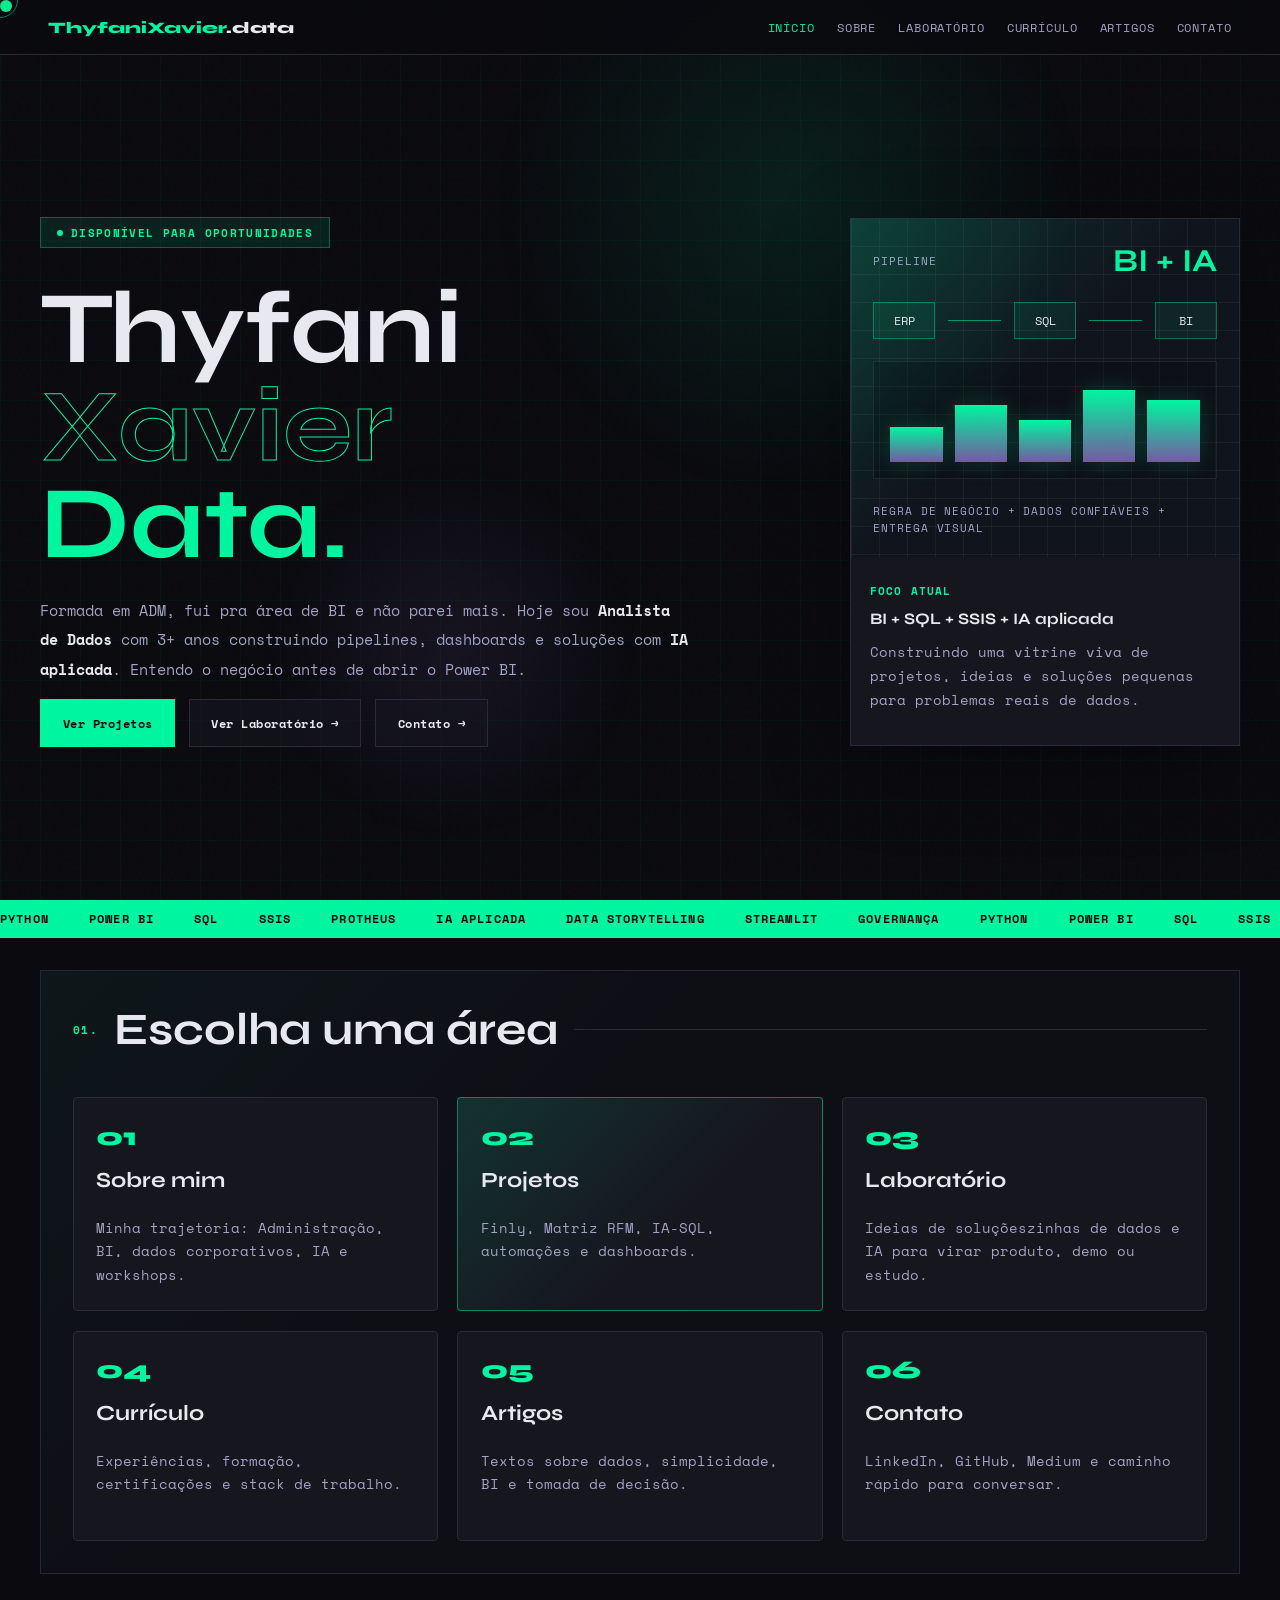
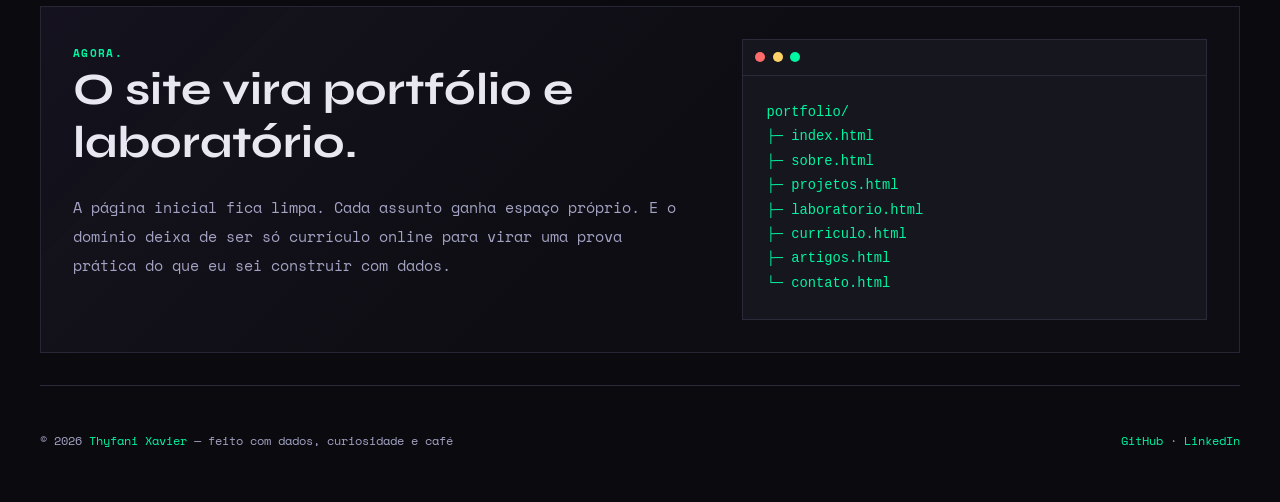
==== index.html @ 05e752c4 "Atualiza laboratorio contato e pagina sobre" ====
<!DOCTYPE html>
<html lang="pt-BR">
<head>
  <meta charset="UTF-8" />
  <meta name="viewport" content="width=device-width, initial-scale=1.0" />
  <meta name="description" content="Portfólio de Thyfani Xavier, analista de dados com projetos em BI, SQL, ETL, SSIS e IA aplicada." />
  <meta property="og:title" content="Thyfani Xavier | Data Analyst Portfolio" />
  <meta property="og:description" content="Do dado bruto ao dashboard, da regra de negócio à solução com IA." />
  <meta property="og:image" content="https://media.licdn.com/dms/image/v2/D4D03AQHQVKSP62zfww/profile-displayphoto-crop_800_800/B4DZtav37JKAAM-/0/1766754058844?e=1773273600&v=beta&t=nEi2XgB4F4idExoF12gXCXjKYz4wpXlD-rHe1l3GPTU" />
  <title>Thyfani Xavier — Data Analyst</title>
  <link rel="preconnect" href="https://fonts.googleapis.com" />
  <link rel="preconnect" href="https://fonts.gstatic.com" crossorigin />
  <link href="https://fonts.googleapis.com/css2?family=Space+Mono:wght@400;700&family=Syne:wght@400;700;800&display=swap" rel="stylesheet" />
  <link rel="stylesheet" href="assets/styles.css" />
</head>
<body data-page="home">
  <div class="cursor" id="cursor"></div>
  <div class="cursor-ring" id="cursorRing"></div>

  <header class="site-nav">
    <a class="nav-logo" href="index.html">ThyfaniXavier<span>.data</span></a>
    <button class="nav-toggle" type="button" aria-expanded="false" aria-controls="navLinks">menu</button>
    <nav class="nav-links" id="navLinks" aria-label="Navegação principal">
      <a data-nav="home" href="index.html">Início</a>
      <a data-nav="sobre" href="sobre.html">Sobre</a>
      <a data-nav="laboratorio" href="laboratorio.html">Laboratório</a>
      <a data-nav="curriculo" href="curriculo.html">Currículo</a>
      <a data-nav="artigos" href="artigos.html">Artigos</a>
      <a data-nav="contato" href="contato.html">Contato</a>
    </nav>
  </header>

  <main>
    <section class="hero home-hero">
      <div class="hero-blob"></div>
      <div class="hero-blob2"></div>
      <div class="hero-content">
        <div class="hero-tag">disponível para oportunidades</div>
        <h1>
          Thyfani<br />
          <span class="outline">Xavier</span><br />
          <span class="highlight">Data.</span>
        </h1>
        <p class="hero-desc">
          Formada em ADM, fui pra área de BI e não parei mais. Hoje sou <strong>Analista de Dados</strong> com 3+ anos construindo pipelines, dashboards e soluções com <strong>IA aplicada</strong>. Entendo o negócio antes de abrir o Power BI.
        </p>
        <div class="hero-cta">
          <a href="laboratorio.html#projetos" class="btn-primary">Ver Projetos</a>
          <a href="laboratorio.html" class="btn-ghost">Ver Laboratório →</a>
          <a href="contato.html" class="btn-ghost">Contato →</a>
        </div>
      </div>
      <aside class="hero-card">
        <div class="data-visual" aria-hidden="true">
          <div class="data-visual-top">
            <span>pipeline</span>
            <strong>BI + IA</strong>
          </div>
          <div class="flow-row"><span>ERP</span><i></i><span>SQL</span><i></i><span>BI</span></div>
          <div class="mini-chart">
            <span style="height: 42%"></span>
            <span style="height: 68%"></span>
            <span style="height: 51%"></span>
            <span style="height: 86%"></span>
            <span style="height: 74%"></span>
          </div>
          <div class="data-note">regra de negócio + dados confiáveis + entrega visual</div>
        </div>
        <div class="hero-card-body">
          <span>foco atual</span>
          <strong>BI + SQL + SSIS + IA aplicada</strong>
          <p>Construindo uma vitrine viva de projetos, ideias e soluções pequenas para problemas reais de dados.</p>
        </div>
      </aside>
    </section>

    <div class="ticker" aria-hidden="true">
      <div class="ticker-inner">
        <span>Python</span><span>Power BI</span><span>SQL</span><span>SSIS</span><span>Protheus</span><span>IA Aplicada</span><span>Data Storytelling</span><span>Streamlit</span><span>Governança</span>
        <span>Python</span><span>Power BI</span><span>SQL</span><span>SSIS</span><span>Protheus</span><span>IA Aplicada</span><span>Data Storytelling</span><span>Streamlit</span><span>Governança</span>
      </div>
    </div>

    <section class="section section-panel">
      <div class="section-header">
        <span class="section-num">01.</span>
        <h2 class="section-title">Escolha uma área</h2>
        <div class="section-line"></div>
      </div>

      <div class="route-grid">
        <a class="route-card" href="sobre.html">
          <span>01</span>
          <h3>Sobre mim</h3>
          <p>Minha trajetória: Administração, BI, dados corporativos, IA e workshops.</p>
        </a>
        <a class="route-card route-card-featured" href="laboratorio.html#projetos">
          <span>02</span>
          <h3>Projetos</h3>
          <p>Finly, Matriz RFM, IA-SQL, automações e dashboards.</p>
        </a>
        <a class="route-card" href="laboratorio.html">
          <span>03</span>
          <h3>Laboratório</h3>
          <p>Ideias de soluçõeszinhas de dados e IA para virar produto, demo ou estudo.</p>
        </a>
        <a class="route-card" href="curriculo.html">
          <span>04</span>
          <h3>Currículo</h3>
          <p>Experiências, formação, certificações e stack de trabalho.</p>
        </a>
        <a class="route-card" href="artigos.html">
          <span>05</span>
          <h3>Artigos</h3>
          <p>Textos sobre dados, simplicidade, BI e tomada de decisão.</p>
        </a>
        <a class="route-card" href="contato.html">
          <span>06</span>
          <h3>Contato</h3>
          <p>LinkedIn, GitHub, Medium e caminho rápido para conversar.</p>
        </a>
      </div>
    </section>

    <section class="section split-section section-panel soft-panel">
      <div>
        <div class="section-header compact">
          <span class="section-num">agora.</span>
          <h2 class="section-title">O site vira portfólio e laboratório.</h2>
        </div>
        <p class="large-copy">
          A página inicial fica limpa. Cada assunto ganha espaço próprio. E o domínio deixa de ser só currículo online para virar uma prova prática do que eu sei construir com dados.
        </p>
      </div>
      <div class="terminal-panel">
        <div class="terminal-top">
          <span></span><span></span><span></span>
        </div>
        <pre><code>portfolio/
├─ index.html
├─ sobre.html
├─ projetos.html
├─ laboratorio.html
├─ curriculo.html
├─ artigos.html
└─ contato.html</code></pre>
      </div>
    </section>
  </main>

  <footer class="site-footer">
    <p>© 2026 <span class="accent">Thyfani Xavier</span> — feito com dados, curiosidade e café</p>
    <p><a href="https://github.com/thyfanixs" target="_blank" rel="noreferrer">GitHub</a> · <a href="https://www.linkedin.com/in/thyfani-xavier-4b6904142/" target="_blank" rel="noreferrer">LinkedIn</a></p>
  </footer>

  <script src="assets/site.js"></script>
</body>
</html>
---- assets/styles.css ----
:root {
  --bg: #0a0a0f;
  --surface: #111118;
  --card: #16161f;
  --border: #2a2a3a;
  --accent: #00f5a0;
  --accent2: #7b5ea7;
  --accent3: #ff6b6b;
  --text: #e8e8f0;
  --muted: #a3a3c4;
  --muted-2: #74749a;
  --glow: rgba(0, 245, 160, 0.16);
}

* {
  box-sizing: border-box;
}

html {
  scroll-behavior: smooth;
}

body {
  min-height: 100vh;
  margin: 0;
  overflow-x: hidden;
  background: var(--bg);
  color: var(--text);
  font-family: "Space Mono", monospace;
  cursor: none;
}

body::before {
  content: "";
  position: fixed;
  inset: 0;
  z-index: 0;
  pointer-events: none;
  background-image:
    linear-gradient(rgba(0,245,160,0.035) 1px, transparent 1px),
    linear-gradient(90deg, rgba(0,245,160,0.035) 1px, transparent 1px);
  background-size: 40px 40px;
}

body::after {
  content: "";
  position: fixed;
  inset: 0;
  z-index: 0;
  pointer-events: none;
  background-image: url("data:image/svg+xml,%3Csvg viewBox='0 0 256 256' xmlns='http://www.w3.org/2000/svg'%3E%3Cfilter id='noise'%3E%3CfeTurbulence type='fractalNoise' baseFrequency='0.9' numOctaves='4' stitchTiles='stitch'/%3E%3C/filter%3E%3Crect width='100%25' height='100%25' filter='url(%23noise)' opacity='0.04'/%3E%3C/svg%3E");
  opacity: 0.4;
}

a {
  color: inherit;
  text-decoration: none;
  cursor: none;
}

img {
  max-width: 100%;
  display: block;
}

main,
.site-nav,
.site-footer {
  position: relative;
  z-index: 1;
}

.cursor,
.cursor-ring {
  position: fixed;
  z-index: 9999;
  pointer-events: none;
}

.cursor {
  width: 12px;
  height: 12px;
  background: var(--accent);
  border-radius: 50%;
  mix-blend-mode: difference;
}

.cursor-ring {
  width: 36px;
  height: 36px;
  border: 1px solid var(--accent);
  border-radius: 50%;
  opacity: 0.5;
  transition: transform 0.15s ease, opacity 0.15s ease;
}

.site-nav {
  position: fixed;
  top: 0;
  left: 0;
  right: 0;
  z-index: 50;
  display: flex;
  align-items: center;
  justify-content: space-between;
  gap: 1.5rem;
  padding: 1.1rem 3rem;
  border-bottom: 1px solid var(--border);
  background: rgba(10, 10, 15, 0.82);
  backdrop-filter: blur(20px);
}

.nav-logo {
  font-family: "Syne", sans-serif;
  font-weight: 800;
  color: var(--accent);
}

.nav-logo span {
  color: var(--text);
}

.nav-links {
  display: flex;
  align-items: center;
  gap: 1.35rem;
}

.nav-links a {
  color: var(--muted);
  font-size: 0.72rem;
  letter-spacing: 0.08em;
  text-transform: uppercase;
}

.nav-links a:hover,
.nav-links a.active {
  color: var(--accent);
}

.nav-toggle {
  display: none;
  border: 1px solid var(--border);
  background: var(--card);
  color: var(--accent);
  padding: 0.55rem 0.75rem;
  font-family: "Space Mono", monospace;
  text-transform: uppercase;
}

.hero,
.page-main,
.section,
.site-footer {
  width: min(1200px, calc(100% - 40px));
  margin: 0 auto;
}

.hero {
  min-height: 100vh;
  display: grid;
  grid-template-columns: minmax(0, 1fr) minmax(280px, 390px);
  gap: 3rem;
  align-items: center;
  padding: 8rem 0 4rem;
  position: relative;
}

.hero-content {
  position: relative;
  z-index: 1;
}

.hero-blob,
.hero-blob2 {
  position: absolute;
  pointer-events: none;
  border-radius: 50%;
  animation: pulse 7s ease-in-out infinite;
}

.hero-blob {
  width: 600px;
  height: 600px;
  top: -100px;
  right: 150px;
  background: radial-gradient(circle, rgba(0,245,160,0.09) 0%, transparent 70%);
}

.hero-blob2 {
  width: 380px;
  height: 380px;
  bottom: 60px;
  left: 220px;
  background: radial-gradient(circle, rgba(123,94,167,0.12) 0%, transparent 70%);
  animation-direction: reverse;
}

@keyframes pulse {
  0%, 100% { transform: scale(1); opacity: 1; }
  50% { transform: scale(1.08); opacity: 0.7; }
}

.hero-tag,
.section-num,
.badge {
  display: inline-flex;
  width: fit-content;
  color: var(--accent);
  font-size: 0.7rem;
  font-weight: 700;
  letter-spacing: 0.12em;
  text-transform: uppercase;
}

.hero-tag {
  align-items: center;
  gap: 0.5rem;
  padding: 0.4rem 1rem;
  margin-bottom: 2rem;
  border: 1px solid rgba(0,245,160,0.3);
  background: rgba(0,245,160,0.1);
}

.hero-tag::before {
  content: "";
  width: 6px;
  height: 6px;
  border-radius: 50%;
  background: var(--accent);
}

h1,
h2,
h3 {
  font-family: "Syne", sans-serif;
}

h1 {
  margin: 0 0 1.5rem;
  font-size: clamp(3rem, 8vw, 6.5rem);
  line-height: 0.95;
}

h1 .outline,
.contact-hero h1 span {
  -webkit-text-stroke: 1px var(--accent);
  color: transparent;
}

h1 .highlight,
.accent {
  color: var(--accent);
}

.hero-desc,
.page-hero p,
.large-copy {
  max-width: 650px;
  color: var(--muted);
  font-size: 0.96rem;
  line-height: 1.9;
}

.hero-desc strong,
.page-hero strong,
.about-copy strong {
  color: var(--text);
}

.hero-cta,
.tag-row,
.social-grid {
  display: flex;
  flex-wrap: wrap;
  gap: 0.85rem;
}

.btn-primary,
.btn-ghost {
  display: inline-flex;
  align-items: center;
  justify-content: center;
  min-height: 44px;
  padding: 0.85rem 1.35rem;
  font-family: "Space Mono", monospace;
  font-size: 0.78rem;
  font-weight: 700;
  letter-spacing: 0.04em;
  transition: transform 0.2s, box-shadow 0.2s, border-color 0.2s;
}

.btn-primary {
  border: 1px solid var(--accent);
  background: var(--accent);
  color: var(--bg);
}

.btn-ghost {
  border: 1px solid var(--border);
  color: var(--text);
  background: rgba(22, 22, 31, 0.65);
}

.btn-primary:hover,
.btn-ghost:hover {
  transform: translateY(-2px);
  box-shadow: 0 10px 30px rgba(0,245,160,0.14);
}

.hero-card,
.profile-panel,
.terminal-panel,
.route-card,
.project-card,
.lab-card,
.timeline-item,
.side-list article,
.article-card,
.social-grid a,
.skill-item {
  border: 1px solid var(--border);
  background: var(--card);
}

.hero-card {
  overflow: hidden;
  box-shadow: 0 20px 80px rgba(0,0,0,0.32);
}

.data-visual {
  min-height: 330px;
  padding: 1.4rem;
  display: grid;
  align-content: space-between;
  gap: 1.4rem;
  background:
    linear-gradient(135deg, rgba(0,245,160,0.15), transparent 48%),
    linear-gradient(90deg, rgba(255,255,255,0.05) 1px, transparent 1px),
    linear-gradient(0deg, rgba(255,255,255,0.05) 1px, transparent 1px),
    #10141d;
  background-size: auto, 28px 28px, 28px 28px, auto;
}

.data-visual-top,
.flow-row {
  display: flex;
  justify-content: space-between;
  align-items: center;
  gap: 0.8rem;
}

.data-visual-top span,
.data-note {
  color: var(--muted);
  font-size: 0.7rem;
  letter-spacing: 0.08em;
  text-transform: uppercase;
}

.data-visual-top strong {
  color: var(--accent);
  font-family: "Syne", sans-serif;
  font-size: 2rem;
}

.flow-row span {
  min-width: 62px;
  padding: 0.55rem 0.65rem;
  border: 1px solid rgba(0,245,160,0.35);
  background: rgba(0,245,160,0.07);
  color: var(--text);
  font-size: 0.72rem;
  text-align: center;
}

.flow-row i {
  height: 1px;
  flex: 1;
  background: var(--accent);
  opacity: 0.55;
}

.mini-chart {
  height: 118px;
  display: flex;
  align-items: end;
  gap: 0.75rem;
  padding: 1rem;
  border: 1px solid rgba(255,255,255,0.08);
  background: rgba(0,0,0,0.22);
}

.mini-chart span {
  flex: 1;
  min-width: 22px;
  background: linear-gradient(180deg, var(--accent), rgba(123,94,167,0.95));
  box-shadow: 0 0 24px rgba(0,245,160,0.18);
}

.about-profile-photo { position: relative; min-height: 560px; overflow: hidden; border: 1px solid var(--border); background: var(--card); }
.about-profile-photo img { width: 100%; height: 100%; min-height: 560px; object-fit: cover; object-position: center; }
.about-photo-caption { position: absolute; right: 0; bottom: 0; left: 0; display: grid; gap: 0.25rem; padding: 1rem 1.2rem; background: rgba(7, 10, 14, 0.88); backdrop-filter: blur(8px); }
.about-photo-caption span { color: var(--accent); font-size: 0.68rem; font-weight: 700; text-transform: uppercase; }
.about-photo-caption strong { font-family: "Syne", sans-serif; }
.about-gallery-section { display: grid; gap: 1.4rem; }
.about-gallery { display: grid; grid-template-columns: repeat(6, minmax(0, 1fr)); gap: 0.8rem; }
.about-gallery-item { grid-column: span 2; position: relative; min-height: 320px; margin: 0; overflow: hidden; border: 1px solid var(--border); background: var(--card); }
.about-gallery-item.gallery-wide { grid-column: span 3; }
.about-gallery-item img { width: 100%; height: 100%; min-height: 320px; object-fit: cover; transition: transform 220ms ease; }
.about-gallery-item:hover img { transform: scale(1.02); }
.about-gallery-item figcaption { position: absolute; right: 0; bottom: 0; left: 0; padding: 0.8rem 1rem; color: var(--text); background: rgba(7, 10, 14, 0.86); font-size: 0.7rem; font-weight: 700; }
.identity-panel {
  padding: 1.4rem;
  position: sticky;
  top: 6.5rem;
}

.identity-mark {
  width: 86px;
  height: 86px;
  display: grid;
  place-items: center;
  margin-bottom: 1.5rem;
  border: 1px solid rgba(0,245,160,0.45);
  background:
    linear-gradient(135deg, rgba(0,245,160,0.18), transparent),
    var(--surface);
  color: var(--accent);
  font-family: "Syne", sans-serif;
  font-size: 2.1rem;
  font-weight: 800;
}

.identity-copy span {
  color: var(--accent);
  font-size: 0.7rem;
  font-weight: 700;
  letter-spacing: 0.1em;
  text-transform: uppercase;
}

.identity-copy h2 {
  margin: 0.55rem 0 0.8rem;
  font-size: 1.65rem;
  line-height: 1.08;
}

.identity-list {
  display: grid;
  gap: 0.75rem;
  margin-top: 1.5rem;
}

.identity-list div {
  display: flex;
  justify-content: space-between;
  gap: 1rem;
  padding-top: 0.75rem;
  border-top: 1px solid var(--border);
}

.identity-list strong {
  color: var(--text);
  font-size: 0.78rem;
}

.identity-list span {
  color: var(--muted);
  font-size: 0.75rem;
  text-align: right;
}

.hero-card-body,
.profile-panel .photo-caption {
  padding: 1.2rem;
}

.hero-card-body span,
.photo-caption span,
.timeline-item span,
.side-list span,
.article-card span {
  color: var(--accent);
  font-size: 0.68rem;
  font-weight: 700;
  letter-spacing: 0.1em;
  text-transform: uppercase;
}

.hero-card-body strong {
  display: block;
  margin: 0.45rem 0;
  font-family: "Syne", sans-serif;
}

.hero-card-body p,
.route-card p,
.project-card p,
.lab-card p,
.timeline-item p,
.side-list p,
.article-card p,
.about-copy p,
.photo-caption p {
  color: var(--muted);
  line-height: 1.75;
  font-size: 0.85rem;
}

.ticker {
  width: 100%;
  overflow: hidden;
  background: var(--accent);
  padding: 0.65rem 0;
}

.ticker-inner {
  display: flex;
  width: max-content;
  animation: ticker 26s linear infinite;
}

.ticker span {
  color: var(--bg);
  font-size: 0.72rem;
  font-weight: 700;
  letter-spacing: 0.1em;
  text-transform: uppercase;
  margin-right: 2.5rem;
}

@keyframes ticker {
  from { transform: translateX(0); }
  to { transform: translateX(-50%); }
}

.section {
  padding: 6rem 0;
}

.section-panel {
  padding: 2rem;
  margin-top: 2rem;
  margin-bottom: 2rem;
  border: 1px solid rgba(42,42,58,0.9);
  background:
    linear-gradient(135deg, rgba(0,245,160,0.035), transparent 40%),
    rgba(17,17,24,0.72);
}

.soft-panel {
  background:
    linear-gradient(135deg, rgba(123,94,167,0.08), transparent 50%),
    rgba(17,17,24,0.58);
}

.page-main {
  padding-top: 7rem;
}

.page-hero {
  padding: 5rem 0 3rem;
  border-bottom: 1px solid var(--border);
  position: relative;
}

.page-hero h1 {
  max-width: 980px;
  font-size: clamp(2.4rem, 7vw, 5.2rem);
  margin-bottom: 1rem;
}

.page-hero::after {
  content: "";
  display: block;
  width: 86px;
  height: 3px;
  margin-top: 2rem;
  background: var(--accent);
  box-shadow: 0 0 22px rgba(0,245,160,0.35);
}

.section-header {
  display: flex;
  align-items: center;
  gap: 1rem;
  margin-bottom: 2.6rem;
}

.section-header.compact {
  display: block;
  margin-bottom: 1.5rem;
}

.section-title {
  margin: 0;
  font-size: clamp(1.8rem, 4vw, 2.8rem);
}

.section-line {
  flex: 1;
  height: 1px;
  background: var(--border);
}

.route-grid,
.project-grid,
.lab-grid,
.skills-grid {
  display: grid;
  grid-template-columns: repeat(3, minmax(0, 1fr));
  gap: 1.2rem;
}

.route-card,
.project-card,
.lab-card,
.skill-item {
  min-height: 210px;
  padding: 1.4rem;
  display: flex;
  flex-direction: column;
  transition: transform 0.25s, border-color 0.25s, box-shadow 0.25s;
}

.route-card:hover,
.project-card:hover,
.lab-card:hover,
.article-card:hover,
.social-grid a:hover {
  transform: translateY(-4px);
  border-color: rgba(0,245,160,0.45);
  box-shadow: 0 16px 45px rgba(0,0,0,0.24);
}

.route-card span,
.project-top span,
.lab-icon {
  color: var(--accent);
  font-family: "Syne", sans-serif;
  font-weight: 800;
  font-size: 1.6rem;
}

.route-card h3,
.project-card h2,
.lab-card h2,
.article-card h2 {
  margin: 1rem 0 0.65rem;
  font-size: 1.35rem;
  line-height: 1.15;
}

.route-card p,
.project-card p,
.lab-card p {
  margin-bottom: auto;
}

.route-card-featured {
  background:
    linear-gradient(135deg, rgba(0,245,160,0.13), transparent 60%),
    var(--card);
  border-color: rgba(0,245,160,0.45);
}

.split-section,
.about-layout,
.cv-grid {
  display: grid;
  grid-template-columns: minmax(0, 1fr) minmax(280px, 0.75fr);
  gap: 3rem;
  align-items: start;
}

.terminal-panel {
  overflow: hidden;
}

.terminal-top {
  display: flex;
  gap: 0.45rem;
  padding: 0.8rem;
  border-bottom: 1px solid var(--border);
}

.terminal-top span {
  width: 10px;
  height: 10px;
  border-radius: 50%;
  background: var(--accent3);
}

.terminal-top span:nth-child(2) { background: #ffd166; }
.terminal-top span:nth-child(3) { background: var(--accent); }

pre {
  margin: 0;
  padding: 1.5rem;
  overflow: auto;
  color: var(--accent);
  font: 0.86rem/1.7 "Space Mono", monospace;
}

.quote-box {
  margin-top: 2rem;
  padding: 1.4rem 1.6rem;
  border-left: 3px solid var(--accent);
  background: var(--card);
  color: var(--muted);
  font-style: italic;
}

.quote-box cite {
  display: block;
  margin-top: 0.6rem;
  color: var(--accent);
  font-style: normal;
  font-size: 0.75rem;
}

.skill-item {
  min-height: 150px;
}

.skill-item strong {
  display: block;
  margin-bottom: 0.6rem;
  color: var(--text);
  font-family: "Syne", sans-serif;
  font-size: 1.1rem;
}

.skill-item span {
  color: var(--muted);
  font-size: 0.85rem;
  line-height: 1.65;
}

.featured-project {
  display: grid;
  grid-template-columns: minmax(0, 1fr) minmax(280px, 0.6fr);
  gap: 2rem;
  padding: 2rem;
  border: 1px solid rgba(0,245,160,0.45);
  background:
    linear-gradient(135deg, rgba(0,245,160,0.09), transparent 65%),
    var(--card);
}

.featured-project,
.project-card,
.lab-card,
.route-card,
.timeline-item,
.side-list article,
.article-card,
.skill-item {
  border-radius: 4px;
}

.featured-title {
  color: var(--accent);
  font-family: "Syne", sans-serif;
  font-size: clamp(2rem, 5vw, 3.3rem);
  font-weight: 800;
}

.featured-subtitle {
  color: var(--muted);
  line-height: 1.8;
}

.insights-list {
  display: grid;
  gap: 0.7rem;
  margin-top: 1.4rem;
}

.insights-list div {
  padding-left: 1rem;
  border-left: 2px solid var(--accent);
  color: var(--muted);
  font-size: 0.85rem;
}

.insights-list strong {
  color: var(--text);
}

.tag-row span {
  display: inline-flex;
  align-items: center;
  min-height: 28px;
  padding: 0 0.65rem;
  border: 1px solid var(--border);
  color: var(--muted);
  background: rgba(255,255,255,0.02);
  font-size: 0.68rem;
  font-weight: 700;
  text-transform: uppercase;
}

.stat-grid {
  display: grid;
  grid-template-columns: repeat(2, 1fr);
  gap: 0.8rem;
}

.stat-grid div,
.stat-link {
  padding: 1rem;
  border: 1px solid var(--border);
  background: rgba(0,0,0,0.18);
}

.stat-grid strong {
  display: block;
  color: var(--accent);
  font-family: "Syne", sans-serif;
  font-size: 2rem;
}

.stat-grid span {
  color: var(--muted);
  font-size: 0.7rem;
}

.stat-link {
  grid-column: 1 / -1;
}

.project-top {
  display: flex;
  align-items: center;
  justify-content: space-between;
}

.project-top a {
  color: var(--accent);
  font-size: 1.2rem;
}

.lab-card.active {
  border-color: rgba(0,245,160,0.55);
  background:
    linear-gradient(135deg, rgba(0,245,160,0.11), transparent 70%),
    var(--card);
}

.lab-board {
  display: grid;
  gap: 2rem;
}

.lab-featured {
  display: grid;
  grid-template-columns: minmax(0, 1fr) minmax(240px, 0.38fr);
  gap: 1.5rem;
  align-items: stretch;
  padding: 1.6rem;
  border: 1px solid rgba(0,245,160,0.45);
  border-radius: 4px;
  background:
    linear-gradient(135deg, rgba(0,245,160,0.11), transparent 62%),
    var(--card);
}

.lab-featured h2 {
  max-width: 780px;
  margin: 0.8rem 0;
  font-size: clamp(2rem, 5vw, 3.4rem);
  line-height: 1.02;
}

.lab-featured p,
.lab-status-panel p {
  color: var(--muted);
  line-height: 1.75;
}

.lab-status-panel {
  display: grid;
  align-content: end;
  gap: 0.65rem;
  padding: 1.2rem;
  border: 1px solid var(--border);
  background: rgba(0,0,0,0.22);
}

.lab-status-panel span {
  color: var(--accent);
  font-size: 0.68rem;
  font-weight: 700;
  letter-spacing: 0.1em;
  text-transform: uppercase;
}

.lab-status-panel strong {
  font-family: "Syne", sans-serif;
  font-size: 1.7rem;
}

.lab-status-panel p {
  margin: 0;
  font-size: 0.82rem;
}

.lab-flow {
  display: grid;
  grid-template-columns: auto 1fr auto 1fr auto 1fr auto;
  gap: 0.8rem;
  align-items: center;
  padding: 1rem;
  border: 1px solid var(--border);
  background: rgba(0,0,0,0.18);
}

.lab-flow div {
  min-width: 122px;
}

.lab-flow strong {
  display: block;
  color: var(--accent);
  font-family: "Syne", sans-serif;
  font-size: 1.15rem;
}

.lab-flow span {
  color: var(--muted);
  font-size: 0.68rem;
  letter-spacing: 0.08em;
  text-transform: uppercase;
}

.lab-flow i {
  height: 1px;
  background: var(--border);
}

.lab-section {
  display: grid;
  gap: 1rem;
}

.lab-grid.compact {
  grid-template-columns: repeat(4, minmax(0, 1fr));
}

.lab-grid.compact .lab-card {
  min-height: 230px;
}

.ebook-section { padding: 1.5rem 0; border-top: 1px solid var(--border); border-bottom: 1px solid var(--border); }
.ebook-section .library-heading p { max-width: 720px; color: var(--muted); line-height: 1.7; }
.ebook-grid { display: grid; grid-template-columns: repeat(3, minmax(0, 1fr)); gap: 1rem; }
.ebook-card { display: grid; grid-template-columns: minmax(110px, 0.42fr) minmax(0, 1fr); min-height: 300px; overflow: hidden; border: 1px solid var(--border); background: var(--card); }
.ebook-cover { display: block; min-height: 100%; overflow: hidden; background: #080b0f; }
.ebook-cover img { width: 100%; height: 100%; min-height: 300px; object-fit: cover; object-position: center; transition: transform 220ms ease; }
.ebook-card:hover .ebook-cover img { transform: scale(1.025); }
.ebook-content { display: flex; min-width: 0; flex-direction: column; align-items: flex-start; padding: 1.2rem; }
.ebook-content h3 { margin: 0.8rem 0 0.55rem; font-family: "Syne", sans-serif; font-size: 1.3rem; line-height: 1.15; }
.ebook-content p { margin: 0; color: var(--muted); font-size: 0.78rem; line-height: 1.65; }
.ebook-link { margin-top: auto; padding-top: 1rem; color: var(--accent); font-size: 0.76rem; font-weight: 700; text-transform: uppercase; }
.ebook-link:hover { color: var(--text); }
.timeline,
.side-list,
.article-list {
  display: grid;
  gap: 1rem;
}

.timeline-item,
.side-list article,
.article-card {
  padding: 1.3rem;
}

.timeline-item h3,
.side-list h3 {
  margin: 0.45rem 0 0.15rem;
}

.timeline-item strong {
  display: block;
  color: var(--text);
  font-size: 0.78rem;
  margin-bottom: 0.5rem;
}

.cv-summary {
  display: grid;
  gap: 1rem;
  margin-bottom: 2rem;
  padding: 1.6rem;
  border: 1px solid rgba(0,245,160,0.42);
  border-radius: 4px;
  background:
    linear-gradient(135deg, rgba(0,245,160,0.09), transparent 62%),
    var(--card);
}

.cv-overview .cv-summary {
  margin-bottom: 0;
}

.cv-summary h2 {
  max-width: 760px;
  margin: 0;
  font-size: clamp(1.7rem, 4vw, 2.8rem);
  line-height: 1.08;
}

.cv-summary p {
  max-width: 820px;
  margin: 0;
  color: var(--muted);
  font-size: 0.9rem;
  line-height: 1.8;
}

.cv-highlights {
  display: grid;
  grid-template-columns: repeat(3, minmax(0, 1fr));
  gap: 0.8rem;
  margin-top: 0.3rem;
}

.cv-highlights div {
  min-height: 92px;
  padding: 1rem;
  border: 1px solid var(--border);
  background: rgba(0,0,0,0.2);
}

.cv-highlights strong {
  display: block;
  color: var(--accent);
  font-family: "Syne", sans-serif;
  font-size: 1.35rem;
  line-height: 1.1;
}

.cv-highlights span {
  display: block;
  margin-top: 0.55rem;
  color: var(--muted);
  font-size: 0.74rem;
  line-height: 1.5;
}

.cv-main .timeline {
  grid-template-columns: 1fr;
}

.cv-skill-grid {
  display: grid;
  grid-template-columns: repeat(4, minmax(0, 1fr));
  gap: 1rem;
}

.credential-grid {
  display: grid;
  grid-template-columns: repeat(2, minmax(0, 1fr));
  gap: 2rem;
}

.public-section {
  background:
    linear-gradient(135deg, rgba(123,94,167,0.08), transparent 54%),
    rgba(17,17,24,0.72);
}

.public-grid {
  display: grid;
  grid-template-columns: repeat(3, minmax(0, 1fr));
  gap: 1rem;
}

.public-list a {
  display: block;
  padding: 1.3rem;
  border: 1px solid var(--border);
  border-radius: 4px;
  background: var(--card);
  transition: transform 0.25s, border-color 0.25s, box-shadow 0.25s;
}

.public-list a:hover {
  transform: translateY(-4px);
  border-color: rgba(0,245,160,0.45);
  box-shadow: 0 16px 45px rgba(0,0,0,0.24);
}

.public-list span {
  color: var(--accent);
  font-size: 0.68rem;
  font-weight: 700;
  letter-spacing: 0.1em;
  text-transform: uppercase;
}

.public-list h3 {
  margin: 0.55rem 0 0.45rem;
}

.public-list p {
  margin: 0;
  color: var(--muted);
  font-size: 0.82rem;
  line-height: 1.65;
}

.push-top {
  margin-top: 3rem;
}

.article-list {
  grid-template-columns: 1fr;
}

.article-card {
  display: grid;
  grid-template-columns: minmax(0, 1fr) auto;
  gap: 0.5rem 2rem;
  align-items: center;
}

.article-card h2,
.article-card p {
  grid-column: 1 / 2;
}

.article-card strong {
  grid-row: 1 / span 3;
  grid-column: 2 / 3;
  color: var(--accent);
  font-size: 0.8rem;
}

.library-section {
  display: grid;
  gap: 2rem;
}

.article-featured {
  display: grid;
  grid-template-columns: minmax(0, 1fr) auto;
  gap: 1.4rem;
  align-items: end;
  padding: 1.6rem;
  border: 1px solid rgba(0,245,160,0.45);
  border-radius: 4px;
  background:
    linear-gradient(135deg, rgba(0,245,160,0.11), transparent 58%),
    var(--card);
  transition: transform 0.25s, border-color 0.25s, box-shadow 0.25s;
}

.article-featured:hover,
.upcoming-card:hover {
  transform: translateY(-4px);
  border-color: rgba(0,245,160,0.55);
  box-shadow: 0 16px 45px rgba(0,0,0,0.24);
}

.article-featured h2 {
  max-width: 760px;
  margin: 0.8rem 0 0.7rem;
  font-size: clamp(1.8rem, 4vw, 3.2rem);
  line-height: 1.05;
}

.article-featured p,
.library-cta p,
.upcoming-card p {
  color: var(--muted);
  line-height: 1.75;
}

.article-featured strong {
  color: var(--accent);
  font-size: 0.82rem;
  white-space: nowrap;
}

.library-block {
  display: grid;
  gap: 1rem;
}

.library-heading {
  display: flex;
  align-items: end;
  justify-content: space-between;
  gap: 1rem;
  padding-bottom: 0.75rem;
  border-bottom: 1px solid var(--border);
}

.library-heading h2 {
  margin: 0;
  font-size: clamp(1.45rem, 3vw, 2rem);
}

.upcoming-grid {
  display: grid;
  grid-template-columns: repeat(2, minmax(0, 1fr));
  gap: 1rem;
}

.upcoming-card {
  min-height: 190px;
  padding: 1.25rem;
  border: 1px solid var(--border);
  border-radius: 4px;
  background: rgba(22,22,31,0.78);
  transition: transform 0.25s, border-color 0.25s, box-shadow 0.25s;
}

.upcoming-card span {
  color: var(--accent);
  font-size: 0.68rem;
  font-weight: 700;
  letter-spacing: 0.1em;
  text-transform: uppercase;
}

.upcoming-card h3 {
  margin: 0.8rem 0 0.65rem;
  font-size: 1.2rem;
  line-height: 1.2;
}

.library-cta {
  display: flex;
  align-items: center;
  justify-content: space-between;
  gap: 1rem;
  padding-top: 1.5rem;
  border-top: 1px solid var(--border);
}

.library-cta p {
  margin: 0;
}

.contact-hero {
  min-height: calc(100vh - 120px);
  display: grid;
  align-content: center;
  padding: 7rem 0 4rem;
}

.contact-hero h1 {
  font-size: clamp(4rem, 12vw, 9rem);
}

.contact-layout {
  display: grid;
  grid-template-columns: minmax(0, 1fr) minmax(240px, 0.42fr);
  gap: 1rem;
  align-items: stretch;
  margin: 2rem 0 1.5rem;
}

.contact-form,
.contact-mini-card {
  border: 1px solid var(--border);
  background:
    linear-gradient(135deg, rgba(0,245,160,0.045), transparent 48%),
    var(--card);
}

.contact-form {
  display: grid;
  gap: 1rem;
  padding: 1.25rem;
}

.contact-form label {
  display: grid;
  gap: 0.45rem;
  color: var(--text);
  font-size: 0.74rem;
  font-weight: 700;
  letter-spacing: 0.08em;
  text-transform: uppercase;
}

.contact-form input,
.contact-form select,
.contact-form textarea {
  width: 100%;
  border: 1px solid var(--border);
  background: rgba(0,0,0,0.22);
  color: var(--text);
  font: 0.88rem/1.6 "Space Mono", monospace;
  padding: 0.8rem 0.9rem;
  outline: none;
}

.contact-form input:focus,
.contact-form select:focus,
.contact-form textarea:focus {
  border-color: rgba(0,245,160,0.65);
  box-shadow: 0 0 0 3px rgba(0,245,160,0.08);
}

.contact-form textarea {
  resize: vertical;
  min-height: 150px;
}

.contact-form button {
  border: 1px solid var(--accent);
  cursor: none;
}

.form-note {
  margin: 0;
  color: var(--muted-2);
  font-size: 0.72rem;
  line-height: 1.6;
}

.form-note strong {
  color: var(--accent);
}

.contact-aside {
  display: grid;
  gap: 1rem;
  align-content: start;
}

.contact-mini-card {
  padding: 1.2rem;
}

.contact-mini-card span {
  color: var(--accent);
  font-size: 0.68rem;
  font-weight: 700;
  letter-spacing: 0.1em;
  text-transform: uppercase;
}

.contact-mini-card strong {
  display: block;
  margin: 0.5rem 0;
  font-family: "Syne", sans-serif;
  font-size: 1.35rem;
}

.contact-mini-card p {
  margin: 0;
  color: var(--muted);
  font-size: 0.82rem;
  line-height: 1.7;
}

.email-fallback {
  width: 100%;
}

.social-grid a {
  min-width: 210px;
  padding: 1.2rem;
}

.social-grid strong {
  display: block;
  margin-bottom: 0.4rem;
  font-family: "Syne", sans-serif;
  color: var(--text);
}

.social-grid span {
  color: var(--muted);
  font-size: 0.78rem;
}

.site-footer {
  display: flex;
  justify-content: space-between;
  gap: 1rem;
  padding: 2rem 0 3rem;
  border-top: 1px solid var(--border);
  color: var(--muted);
  font-size: 0.78rem;
}

.site-footer a {
  color: var(--accent);
}

@media (max-width: 940px) {
  body {
    cursor: auto;
  }

  a {
    cursor: pointer;
  }

  .cursor,
  .cursor-ring {
    display: none;
  }

  .site-nav {
    padding: 1rem 1.25rem;
  }

  .nav-toggle {
    display: inline-flex;
  }

  .nav-links {
    position: absolute;
    top: 100%;
    left: 0;
    right: 0;
    display: none;
    flex-direction: column;
    align-items: stretch;
    gap: 0;
    padding: 0.5rem 1.25rem 1.25rem;
    border-bottom: 1px solid var(--border);
    background: rgba(10,10,15,0.96);
  }

  .nav-links.open {
    display: flex;
  }

  .nav-links a {
    padding: 0.9rem 0;
    border-bottom: 1px solid rgba(255,255,255,0.06);
  }

  .hero,
  .page-main,
  .section,
  .site-footer {
    width: min(100% - 28px, 1200px);
  }

  .hero,
  .split-section,
  .about-layout,
  .contact-layout,
  .cv-grid,
  .featured-project,
  .lab-featured {
    grid-template-columns: 1fr;
  }

  .hero {
    padding-top: 7rem;
  }

  .hero-card {
    max-width: 390px;
  }

  .about-profile-photo { min-height: 440px; }
  .about-profile-photo img { min-height: 440px; }
  .about-gallery { grid-template-columns: 1fr; }
  .about-gallery-item,
  .about-gallery-item.gallery-wide { grid-column: auto; min-height: 300px; }
  .about-gallery-item img { min-height: 300px; }

  .identity-panel {
    position: static;
  }

  .hero-blob,
  .hero-blob2 {
    display: none;
  }

  .ticker {
    display: none;
  }

  .route-grid,
  .project-grid,
  .lab-grid,
  .lab-grid.compact,
  .ebook-grid,
  .skills-grid,
  .cv-highlights,
  .cv-skill-grid,
  .credential-grid,
  .public-grid {
    grid-template-columns: 1fr;
  }

  .lab-flow {
    grid-template-columns: 1fr;
  }

  .lab-flow i {
    display: none;
  }

  .ebook-card { grid-template-columns: minmax(120px, 0.36fr) minmax(0, 1fr); min-height: 280px; }
  .ebook-cover img { min-height: 280px; }

  .section-panel {
    padding: 1.25rem;
  }

  .article-card {
    display: block;
  }

  .article-card strong {
    display: inline-block;
    margin-top: 1rem;
  }

  .article-featured,
  .upcoming-grid {
    grid-template-columns: 1fr;
  }

  .article-featured {
    align-items: start;
  }

  .article-featured strong {
    white-space: normal;
  }

  .library-heading,
  .library-cta {
    align-items: flex-start;
    flex-direction: column;
  }

  .site-footer {
    flex-direction: column;
  }
}

@media (max-width: 560px) {
  h1 {
    font-size: clamp(3rem, 18vw, 4.8rem);
  }

  .page-hero h1 {
    font-size: clamp(2.4rem, 13vw, 4rem);
  }

  .hero-cta {
    display: grid;
    grid-template-columns: 1fr;
  }

  .btn-primary,
  .btn-ghost {
    width: 100%;
  }

  .stat-grid {
    grid-template-columns: 1fr;
  }

  .contact-hero h1 {
    font-size: clamp(3.2rem, 15vw, 4rem);
    overflow-wrap: anywhere;
  }

  .contact-hero p,
  .social-grid {
    max-width: 100%;
  }

  .contact-form button {
    cursor: pointer;
  }

  .social-grid a {
    min-width: 0;
    flex: 1 1 100%;
  }

  .section-header {
    align-items: flex-start;
  }

  .section-line {
    display: none;
  }
}
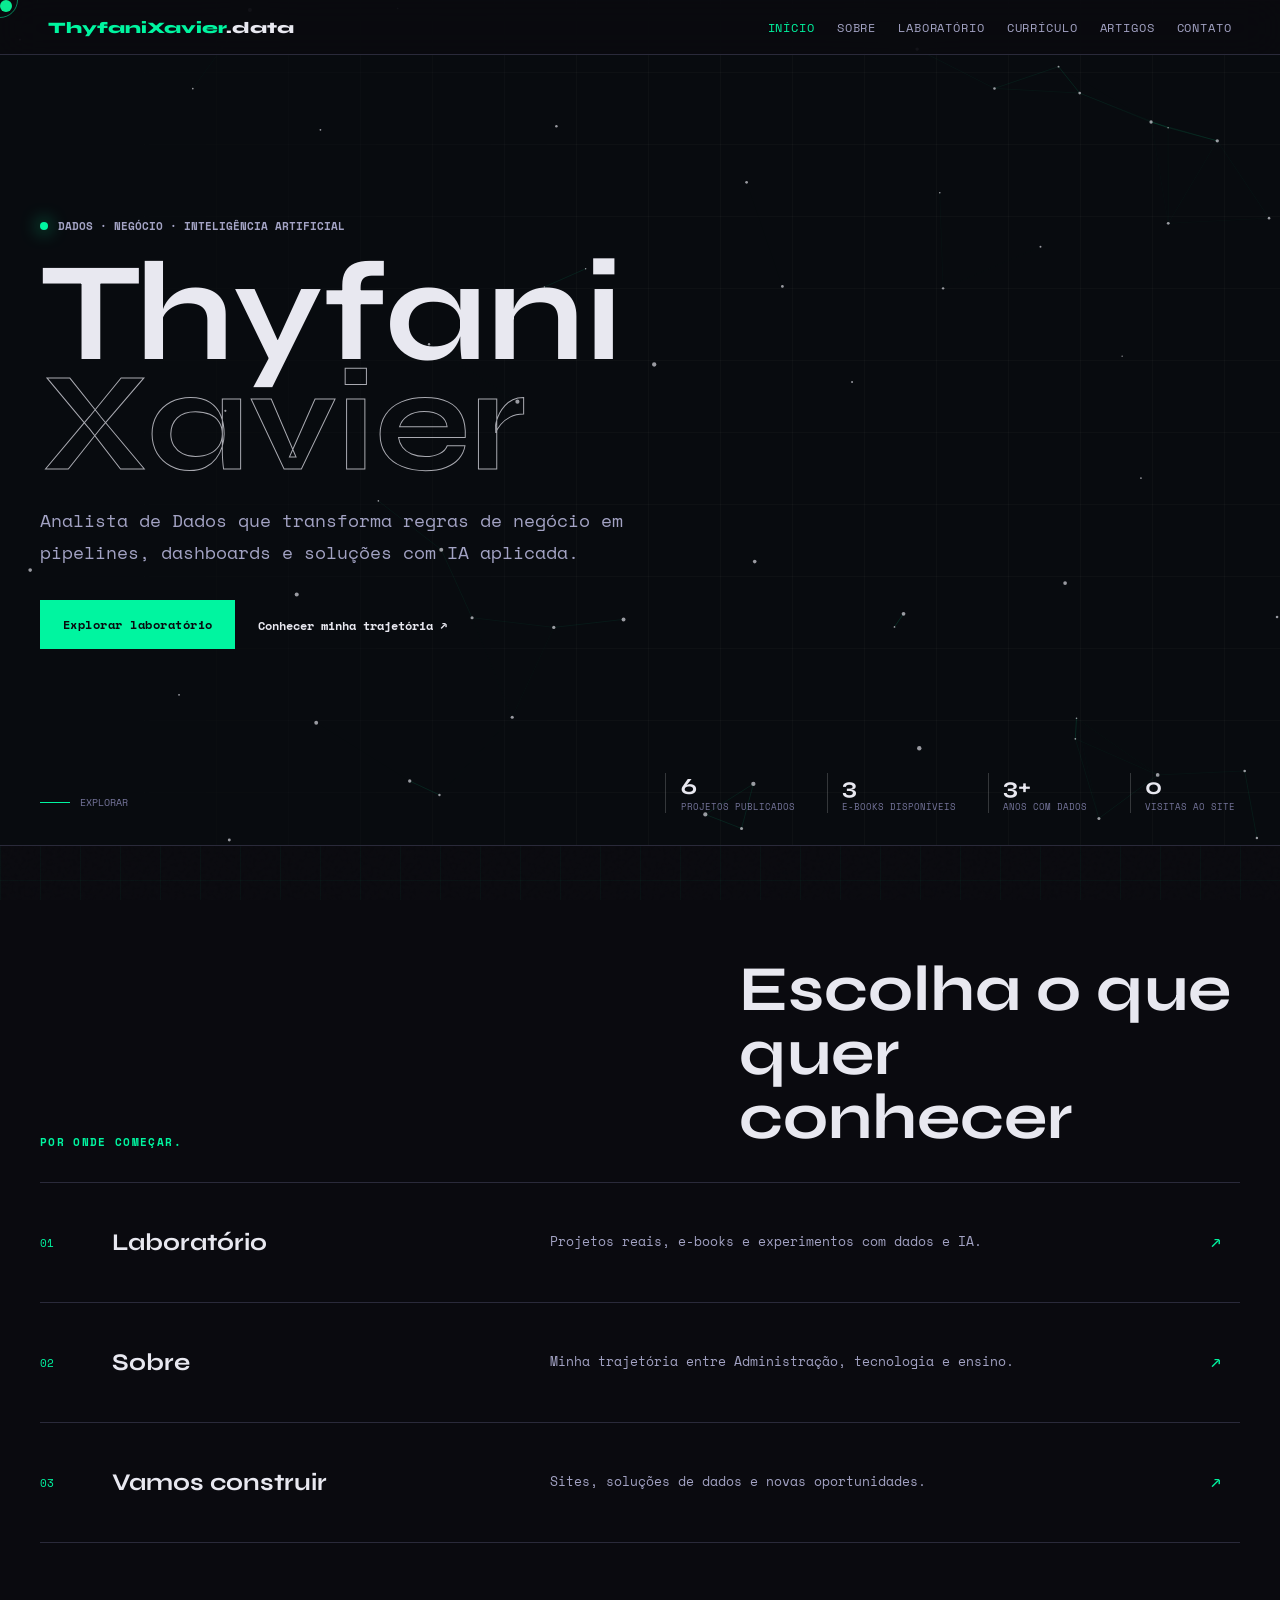
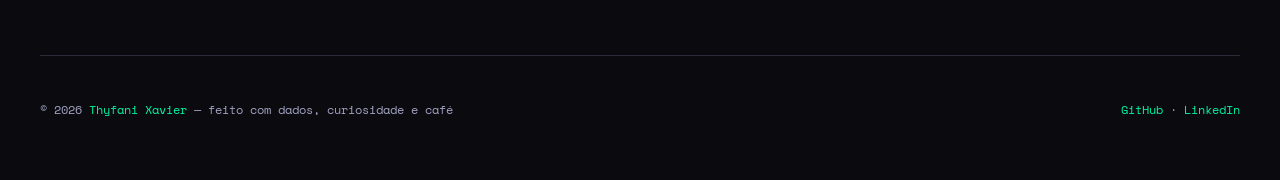
==== commit 14289ad1: "Redesenha inicio com experiencia interativa" ====
--- a/index.html
+++ b/index.html
@@ -4,6 +4,7 @@
   <meta charset="UTF-8" />
   <meta name="viewport" content="width=device-width, initial-scale=1.0" />
   <meta name="description" content="Portfólio de Thyfani Xavier, analista de dados com projetos em BI, SQL, ETL, SSIS e IA aplicada." />
+  <meta name="goatcounter-code" content="thyfani" />
   <meta property="og:title" content="Thyfani Xavier | Data Analyst Portfolio" />
   <meta property="og:description" content="Do dado bruto ao dashboard, da regra de negócio à solução com IA." />
   <meta property="og:image" content="https://media.licdn.com/dms/image/v2/D4D03AQHQVKSP62zfww/profile-displayphoto-crop_800_800/B4DZtav37JKAAM-/0/1766754058844?e=1773273600&v=beta&t=nEi2XgB4F4idExoF12gXCXjKYz4wpXlD-rHe1l3GPTU" />
@@ -30,121 +31,38 @@
     </nav>
   </header>
 
-  <main>
-    <section class="hero home-hero">
-      <div class="hero-blob"></div>
-      <div class="hero-blob2"></div>
-      <div class="hero-content">
-        <div class="hero-tag">disponível para oportunidades</div>
-        <h1>
-          Thyfani<br />
-          <span class="outline">Xavier</span><br />
-          <span class="highlight">Data.</span>
-        </h1>
-        <p class="hero-desc">
-          Formada em ADM, fui pra área de BI e não parei mais. Hoje sou <strong>Analista de Dados</strong> com 3+ anos construindo pipelines, dashboards e soluções com <strong>IA aplicada</strong>. Entendo o negócio antes de abrir o Power BI.
-        </p>
-        <div class="hero-cta">
-          <a href="laboratorio.html#projetos" class="btn-primary">Ver Projetos</a>
-          <a href="laboratorio.html" class="btn-ghost">Ver Laboratório →</a>
-          <a href="contato.html" class="btn-ghost">Contato →</a>
+  <main class="home-main">
+    <section class="home-stage" id="inicio">
+      <canvas class="data-canvas" id="dataCanvas" aria-hidden="true"></canvas>
+      <div class="home-stage-grid" aria-hidden="true"></div>
+      <div class="home-stage-content">
+        <span class="home-kicker"><i></i> dados · negócio · inteligência artificial</span>
+        <h1>Thyfani<br /><span>Xavier</span></h1>
+        <p>Analista de Dados que transforma regras de negócio em pipelines, dashboards e soluções com IA aplicada.</p>
+        <div class="home-actions">
+          <a class="btn-primary" href="laboratorio.html">Explorar laboratório</a>
+          <a class="home-text-link" href="sobre.html">Conhecer minha trajetória <span aria-hidden="true">↗</span></a>
         </div>
       </div>
-      <aside class="hero-card">
-        <div class="data-visual" aria-hidden="true">
-          <div class="data-visual-top">
-            <span>pipeline</span>
-            <strong>BI + IA</strong>
-          </div>
-          <div class="flow-row"><span>ERP</span><i></i><span>SQL</span><i></i><span>BI</span></div>
-          <div class="mini-chart">
-            <span style="height: 42%"></span>
-            <span style="height: 68%"></span>
-            <span style="height: 51%"></span>
-            <span style="height: 86%"></span>
-            <span style="height: 74%"></span>
-          </div>
-          <div class="data-note">regra de negócio + dados confiáveis + entrega visual</div>
-        </div>
-        <div class="hero-card-body">
-          <span>foco atual</span>
-          <strong>BI + SQL + SSIS + IA aplicada</strong>
-          <p>Construindo uma vitrine viva de projetos, ideias e soluções pequenas para problemas reais de dados.</p>
-        </div>
-      </aside>
+      <div class="home-signal" aria-label="Resumo do portfólio">
+        <div><strong>6</strong><span>projetos publicados</span></div>
+        <div><strong>3</strong><span>e-books disponíveis</span></div>
+        <div><strong>3+</strong><span>anos com dados</span></div>
+        <div class="visitor-stat" data-visitor-stat hidden><strong data-visitor-count>0</strong><span>visitas ao site</span></div>
+      </div>
+      <a class="home-scroll" href="#caminhos" aria-label="Ir para os caminhos do portfólio"><span></span> explorar</a>
     </section>
 
-    <div class="ticker" aria-hidden="true">
-      <div class="ticker-inner">
-        <span>Python</span><span>Power BI</span><span>SQL</span><span>SSIS</span><span>Protheus</span><span>IA Aplicada</span><span>Data Storytelling</span><span>Streamlit</span><span>Governança</span>
-        <span>Python</span><span>Power BI</span><span>SQL</span><span>SSIS</span><span>Protheus</span><span>IA Aplicada</span><span>Data Storytelling</span><span>Streamlit</span><span>Governança</span>
-      </div>
-    </div>
-
-    <section class="section section-panel">
-      <div class="section-header">
-        <span class="section-num">01.</span>
-        <h2 class="section-title">Escolha uma área</h2>
-        <div class="section-line"></div>
-      </div>
-
-      <div class="route-grid">
-        <a class="route-card" href="sobre.html">
-          <span>01</span>
-          <h3>Sobre mim</h3>
-          <p>Minha trajetória: Administração, BI, dados corporativos, IA e workshops.</p>
-        </a>
-        <a class="route-card route-card-featured" href="laboratorio.html#projetos">
-          <span>02</span>
-          <h3>Projetos</h3>
-          <p>Finly, Matriz RFM, IA-SQL, automações e dashboards.</p>
-        </a>
-        <a class="route-card" href="laboratorio.html">
-          <span>03</span>
-          <h3>Laboratório</h3>
-          <p>Ideias de soluçõeszinhas de dados e IA para virar produto, demo ou estudo.</p>
-        </a>
-        <a class="route-card" href="curriculo.html">
-          <span>04</span>
-          <h3>Currículo</h3>
-          <p>Experiências, formação, certificações e stack de trabalho.</p>
-        </a>
-        <a class="route-card" href="artigos.html">
-          <span>05</span>
-          <h3>Artigos</h3>
-          <p>Textos sobre dados, simplicidade, BI e tomada de decisão.</p>
-        </a>
-        <a class="route-card" href="contato.html">
-          <span>06</span>
-          <h3>Contato</h3>
-          <p>LinkedIn, GitHub, Medium e caminho rápido para conversar.</p>
-        </a>
-      </div>
-    </section>
-
-    <section class="section split-section section-panel soft-panel">
-      <div>
-        <div class="section-header compact">
-          <span class="section-num">agora.</span>
-          <h2 class="section-title">O site vira portfólio e laboratório.</h2>
-        </div>
-        <p class="large-copy">
-          A página inicial fica limpa. Cada assunto ganha espaço próprio. E o domínio deixa de ser só currículo online para virar uma prova prática do que eu sei construir com dados.
-        </p>
-      </div>
-      <div class="terminal-panel">
-        <div class="terminal-top">
-          <span></span><span></span><span></span>
-        </div>
-        <pre><code>portfolio/
-├─ index.html
-├─ sobre.html
-├─ projetos.html
-├─ laboratorio.html
-├─ curriculo.html
-├─ artigos.html
-└─ contato.html</code></pre>
-      </div>
+    <section class="home-paths" id="caminhos">
+      <header>
+        <span class="section-num">por onde começar.</span>
+        <h2>Escolha o que quer conhecer</h2>
+      </header>
+      <nav class="home-path-list" aria-label="Caminhos do portfólio">
+        <a href="laboratorio.html"><span>01</span><strong>Laboratório</strong><p>Projetos reais, e-books e experimentos com dados e IA.</p><i aria-hidden="true">↗</i></a>
+        <a href="sobre.html"><span>02</span><strong>Sobre</strong><p>Minha trajetória entre Administração, tecnologia e ensino.</p><i aria-hidden="true">↗</i></a>
+        <a href="contato.html"><span>03</span><strong>Vamos construir</strong><p>Sites, soluções de dados e novas oportunidades.</p><i aria-hidden="true">↗</i></a>
+      </nav>
     </section>
   </main>
 
--- a/assets/styles.css
+++ b/assets/styles.css
@@ -1598,3 +1598,47 @@
     display: none;
   }
 }
+
+/* Interactive home */
+.home-main { position: relative; z-index: 1; }
+.home-stage { position: relative; display: flex; min-height: 94vh; align-items: center; overflow: hidden; padding: 9rem max(2rem, calc((100vw - 1200px) / 2)) 8rem; border-bottom: 1px solid var(--border); background: #080b0f; isolation: isolate; }
+.data-canvas, .home-stage-grid { position: absolute; inset: 0; width: 100%; height: 100%; }
+.data-canvas { z-index: -1; }
+.home-stage-grid { z-index: -2; opacity: 0.7; background-image: linear-gradient(rgba(255,255,255,0.035) 1px, transparent 1px), linear-gradient(90deg, rgba(255,255,255,0.035) 1px, transparent 1px); background-size: 72px 72px; mask-image: linear-gradient(to right, transparent 5%, #000 45%, #000); }
+.home-stage-content { width: min(760px, 100%); }
+.home-kicker { display: inline-flex; align-items: center; gap: 0.65rem; color: var(--muted); font-size: 0.68rem; font-weight: 700; text-transform: uppercase; }
+.home-kicker i { width: 8px; height: 8px; border-radius: 50%; background: var(--accent); box-shadow: 0 0 18px var(--accent); }
+.home-stage h1 { margin: 1.4rem 0 1.6rem; font-size: clamp(4.4rem, 11vw, 9rem); line-height: 0.78; }
+.home-stage h1 span { color: transparent; -webkit-text-stroke: 1px rgba(232,232,240,0.72); }
+.home-stage-content > p { max-width: 700px; margin: 0; color: var(--muted); font-size: clamp(0.95rem, 1.5vw, 1.12rem); line-height: 1.8; }
+.home-actions { display: flex; flex-wrap: wrap; align-items: center; gap: 1.4rem; margin-top: 2rem; }
+.home-text-link { color: var(--text); font-size: 0.76rem; font-weight: 700; }
+.home-text-link:hover { color: var(--accent); }
+.home-signal { position: absolute; right: max(2rem, calc((100vw - 1200px) / 2)); bottom: 2rem; display: flex; gap: 2rem; }
+.home-signal div { display: grid; min-width: 110px; padding-left: 0.9rem; border-left: 1px solid rgba(255,255,255,0.18); }
+.home-signal strong { color: var(--text); font-family: "Syne", sans-serif; font-size: 1.45rem; }
+.home-signal span { color: var(--muted-2); font-size: 0.58rem; text-transform: uppercase; }
+.home-scroll { position: absolute; bottom: 2.2rem; left: max(2rem, calc((100vw - 1200px) / 2)); display: flex; align-items: center; gap: 0.6rem; color: var(--muted-2); font-size: 0.62rem; text-transform: uppercase; }
+.home-scroll span { width: 30px; height: 1px; background: var(--accent); }
+.home-paths { width: min(1200px, calc(100% - 40px)); margin: 0 auto; padding: 7rem 0; }
+.home-paths header { display: grid; grid-template-columns: minmax(0, 1fr) minmax(300px, 0.75fr); gap: 2rem; align-items: end; margin-bottom: 2rem; }
+.home-paths h2 { max-width: 700px; margin: 0; font-size: clamp(2.2rem, 5vw, 4.5rem); line-height: 1; }
+.home-path-list { display: grid; border-top: 1px solid var(--border); }
+.home-path-list a { display: grid; grid-template-columns: 50px minmax(180px, 0.65fr) minmax(0, 1fr) 30px; gap: 1.4rem; align-items: center; min-height: 120px; border-bottom: 1px solid var(--border); transition: padding 180ms ease, background 180ms ease; }
+.home-path-list a:hover { padding: 0 1rem; background: rgba(255,255,255,0.025); }
+.home-path-list a > span { color: var(--accent); font-size: 0.68rem; }
+.home-path-list strong { font-family: "Syne", sans-serif; font-size: 1.5rem; }
+.home-path-list p { margin: 0; color: var(--muted); font-size: 0.8rem; line-height: 1.6; }
+.home-path-list i { color: var(--accent); font-style: normal; font-size: 1.2rem; }
+@media (max-width: 760px) {
+  .home-stage { min-height: 88vh; padding: 7rem 1.25rem 10rem; align-items: flex-start; }
+  .home-stage h1 { margin-top: 2rem; font-size: clamp(4rem, 22vw, 6.2rem); }
+  .home-signal { right: 1.25rem; bottom: 2rem; left: 1.25rem; display: grid; grid-template-columns: repeat(3, 1fr); gap: 0.8rem; }
+  .home-signal div { min-width: 0; }
+  .home-scroll { display: none; }
+  .home-paths { width: min(100% - 28px, 1200px); padding: 4rem 0; }
+  .home-paths header { grid-template-columns: 1fr; }
+  .home-path-list a { grid-template-columns: 34px minmax(0, 1fr) 20px; gap: 0.7rem; padding: 1.4rem 0; }
+  .home-path-list a p { grid-column: 2 / -1; }
+}
+@media (prefers-reduced-motion: reduce) { .data-canvas { display: none; } }
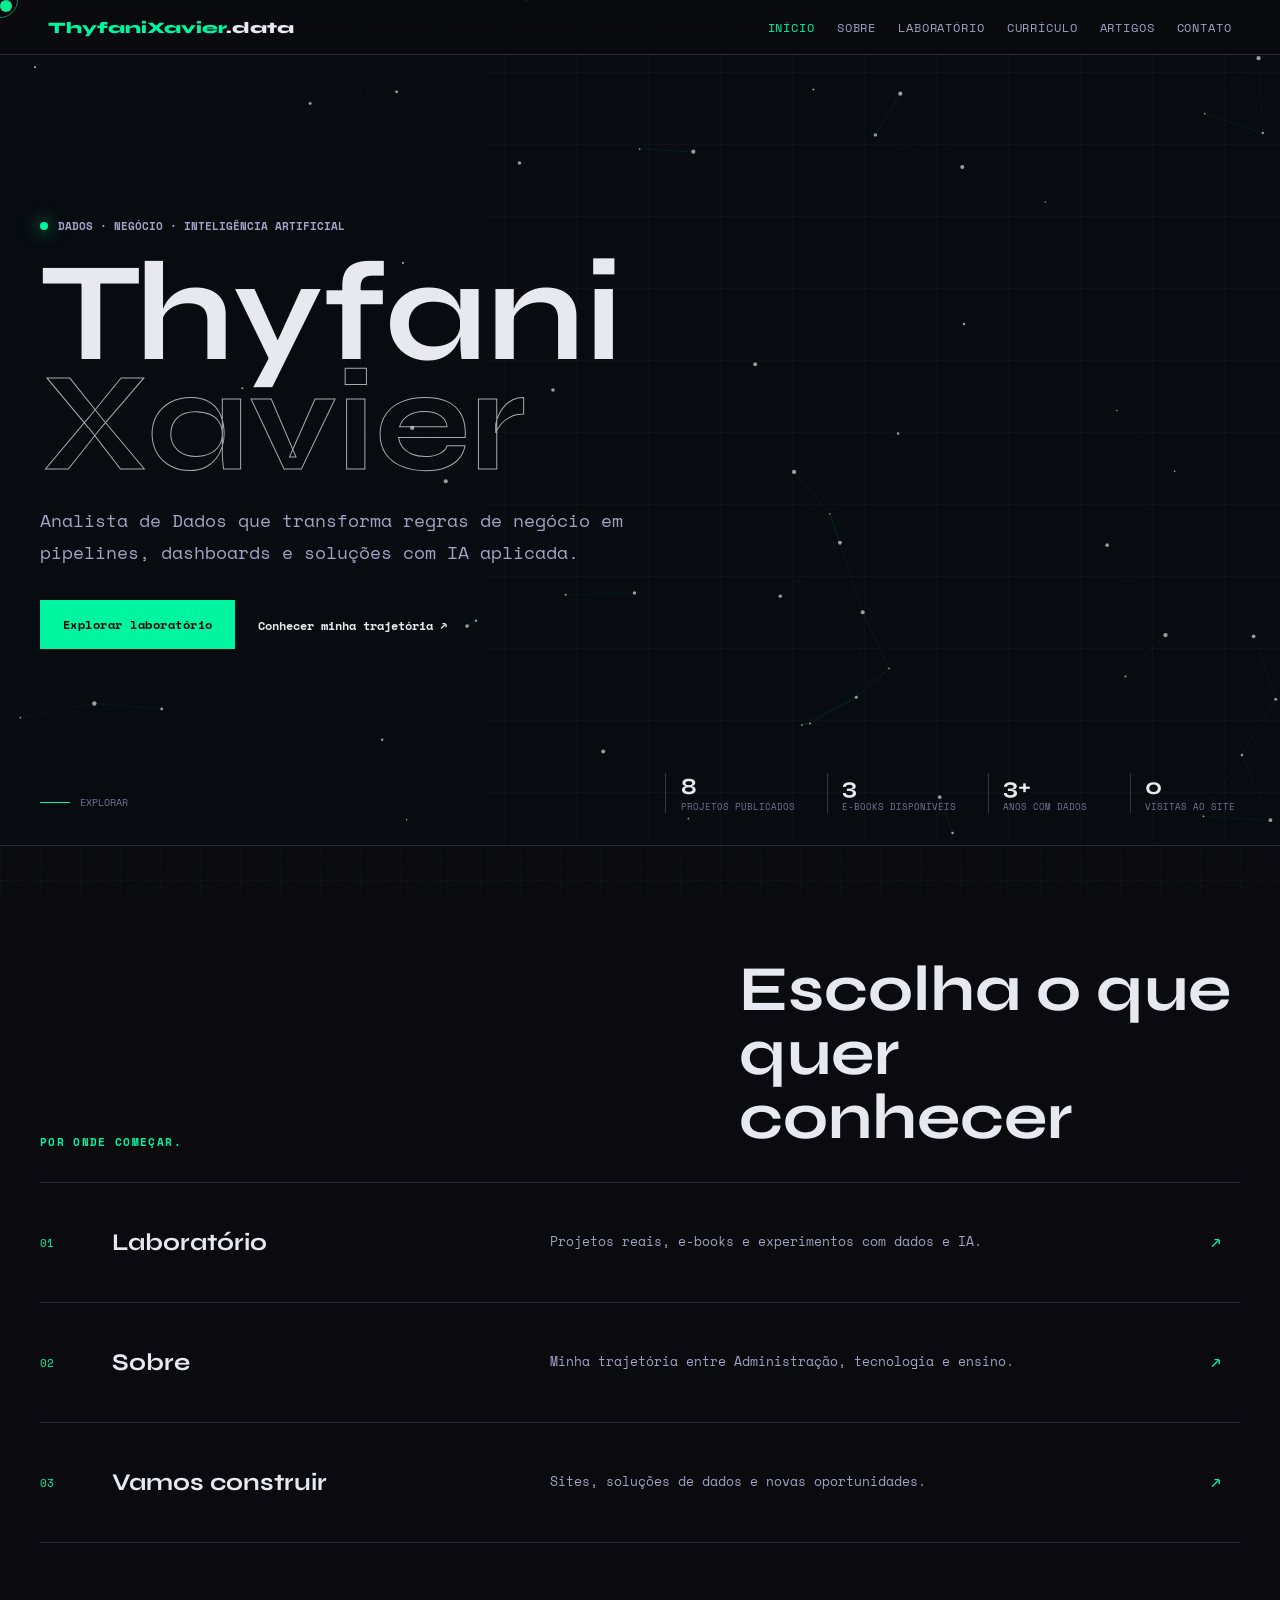
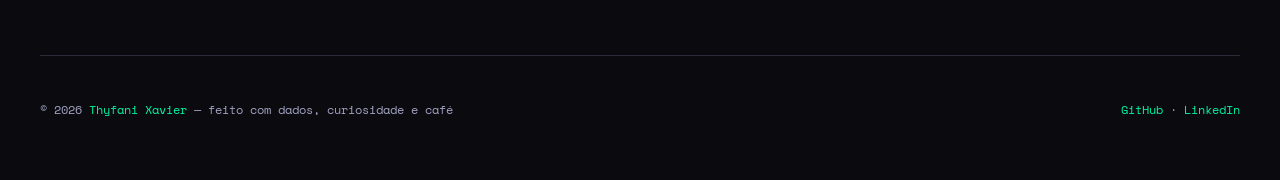
==== commit ca5852c5: "Adiciona novos projetos ao laboratorio" ====
--- a/index.html
+++ b/index.html
@@ -45,7 +45,7 @@
         </div>
       </div>
       <div class="home-signal" aria-label="Resumo do portfólio">
-        <div><strong>6</strong><span>projetos publicados</span></div>
+        <div><strong>8</strong><span>projetos publicados</span></div>
         <div><strong>3</strong><span>e-books disponíveis</span></div>
         <div><strong>3+</strong><span>anos com dados</span></div>
         <div class="visitor-stat" data-visitor-stat hidden><strong data-visitor-count>0</strong><span>visitas ao site</span></div>
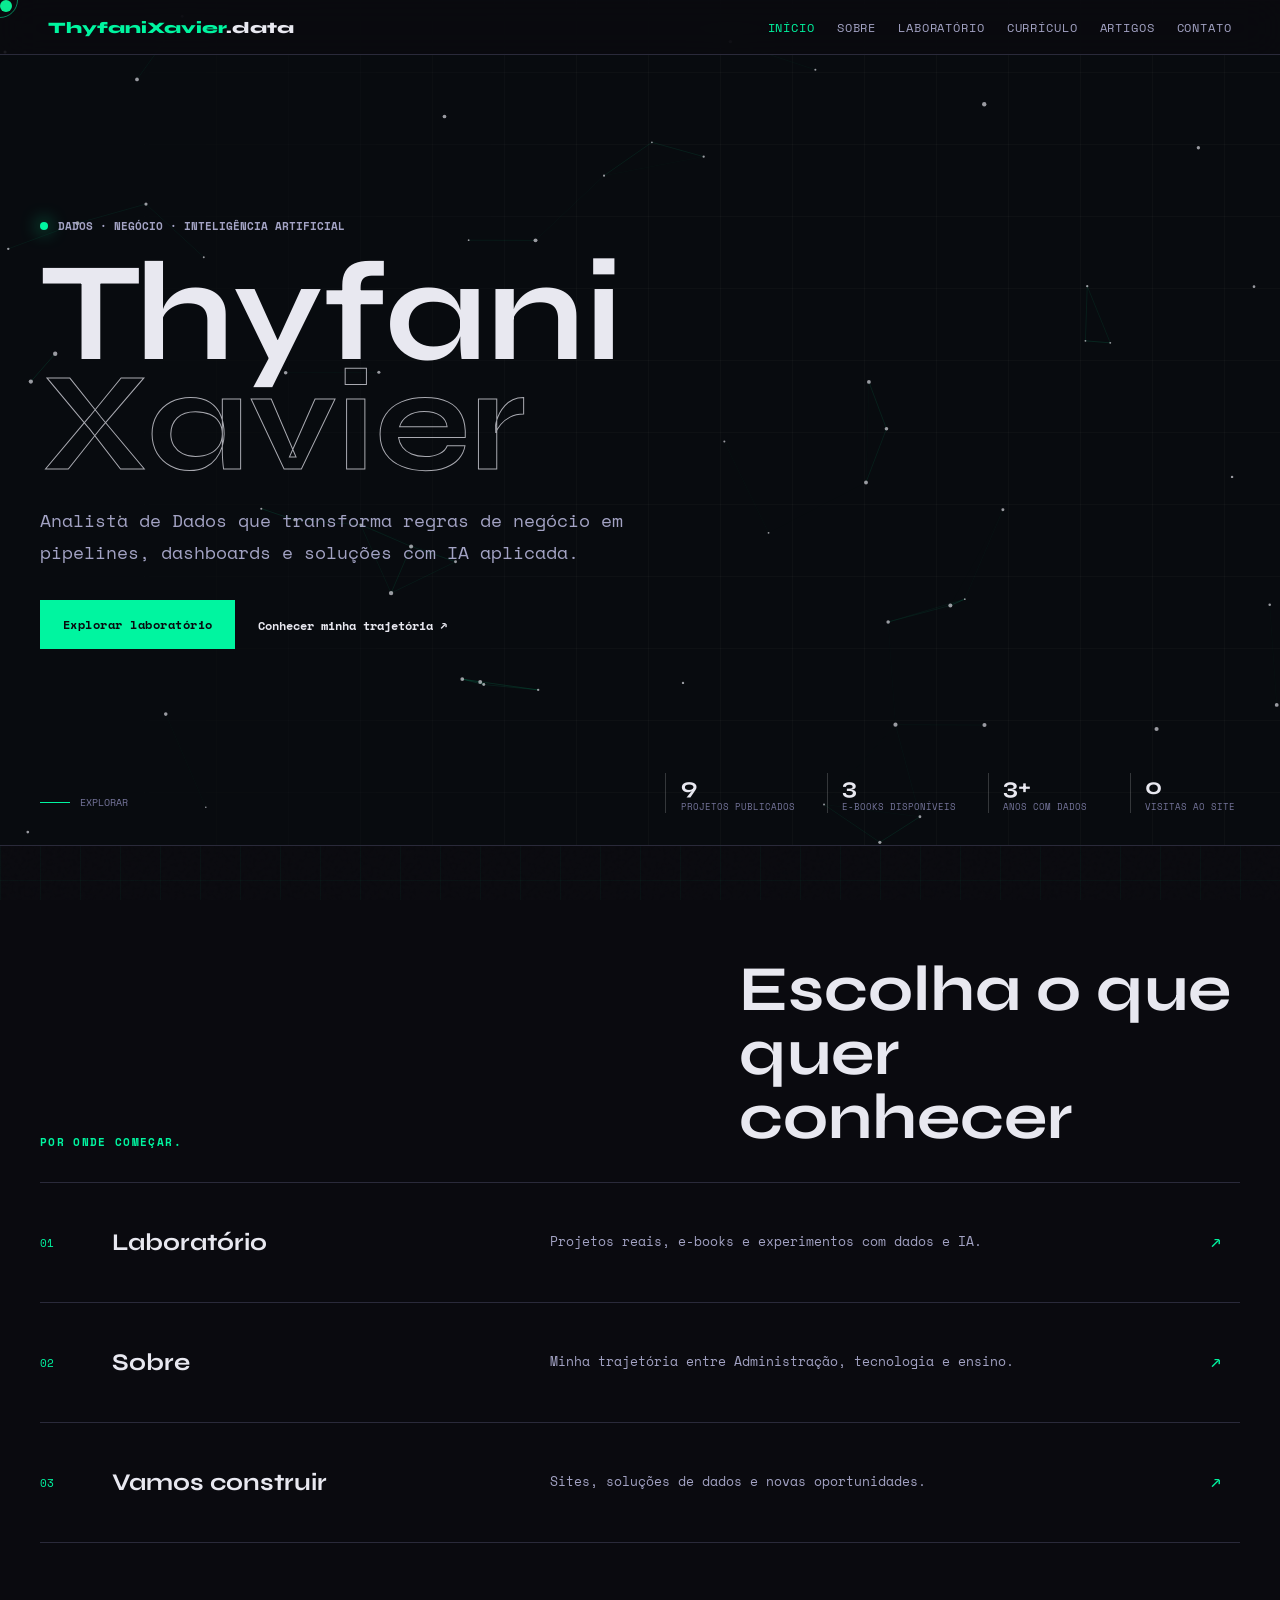
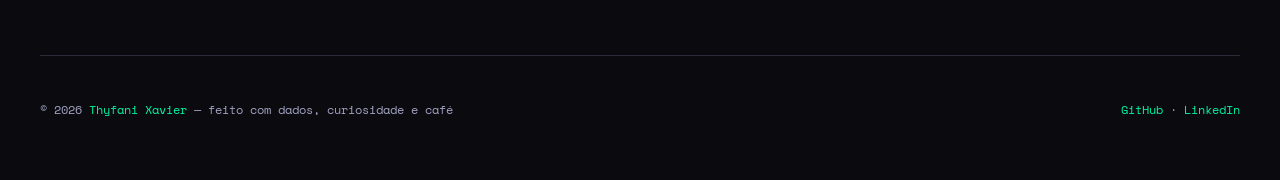
==== commit 7d17be0a: "Adiciona Obsidian Project OS ao laboratorio" ====
--- a/index.html
+++ b/index.html
@@ -45,7 +45,7 @@
         </div>
       </div>
       <div class="home-signal" aria-label="Resumo do portfólio">
-        <div><strong>8</strong><span>projetos publicados</span></div>
+        <div><strong>9</strong><span>projetos publicados</span></div>
         <div><strong>3</strong><span>e-books disponíveis</span></div>
         <div><strong>3+</strong><span>anos com dados</span></div>
         <div class="visitor-stat" data-visitor-stat hidden><strong data-visitor-count>0</strong><span>visitas ao site</span></div>
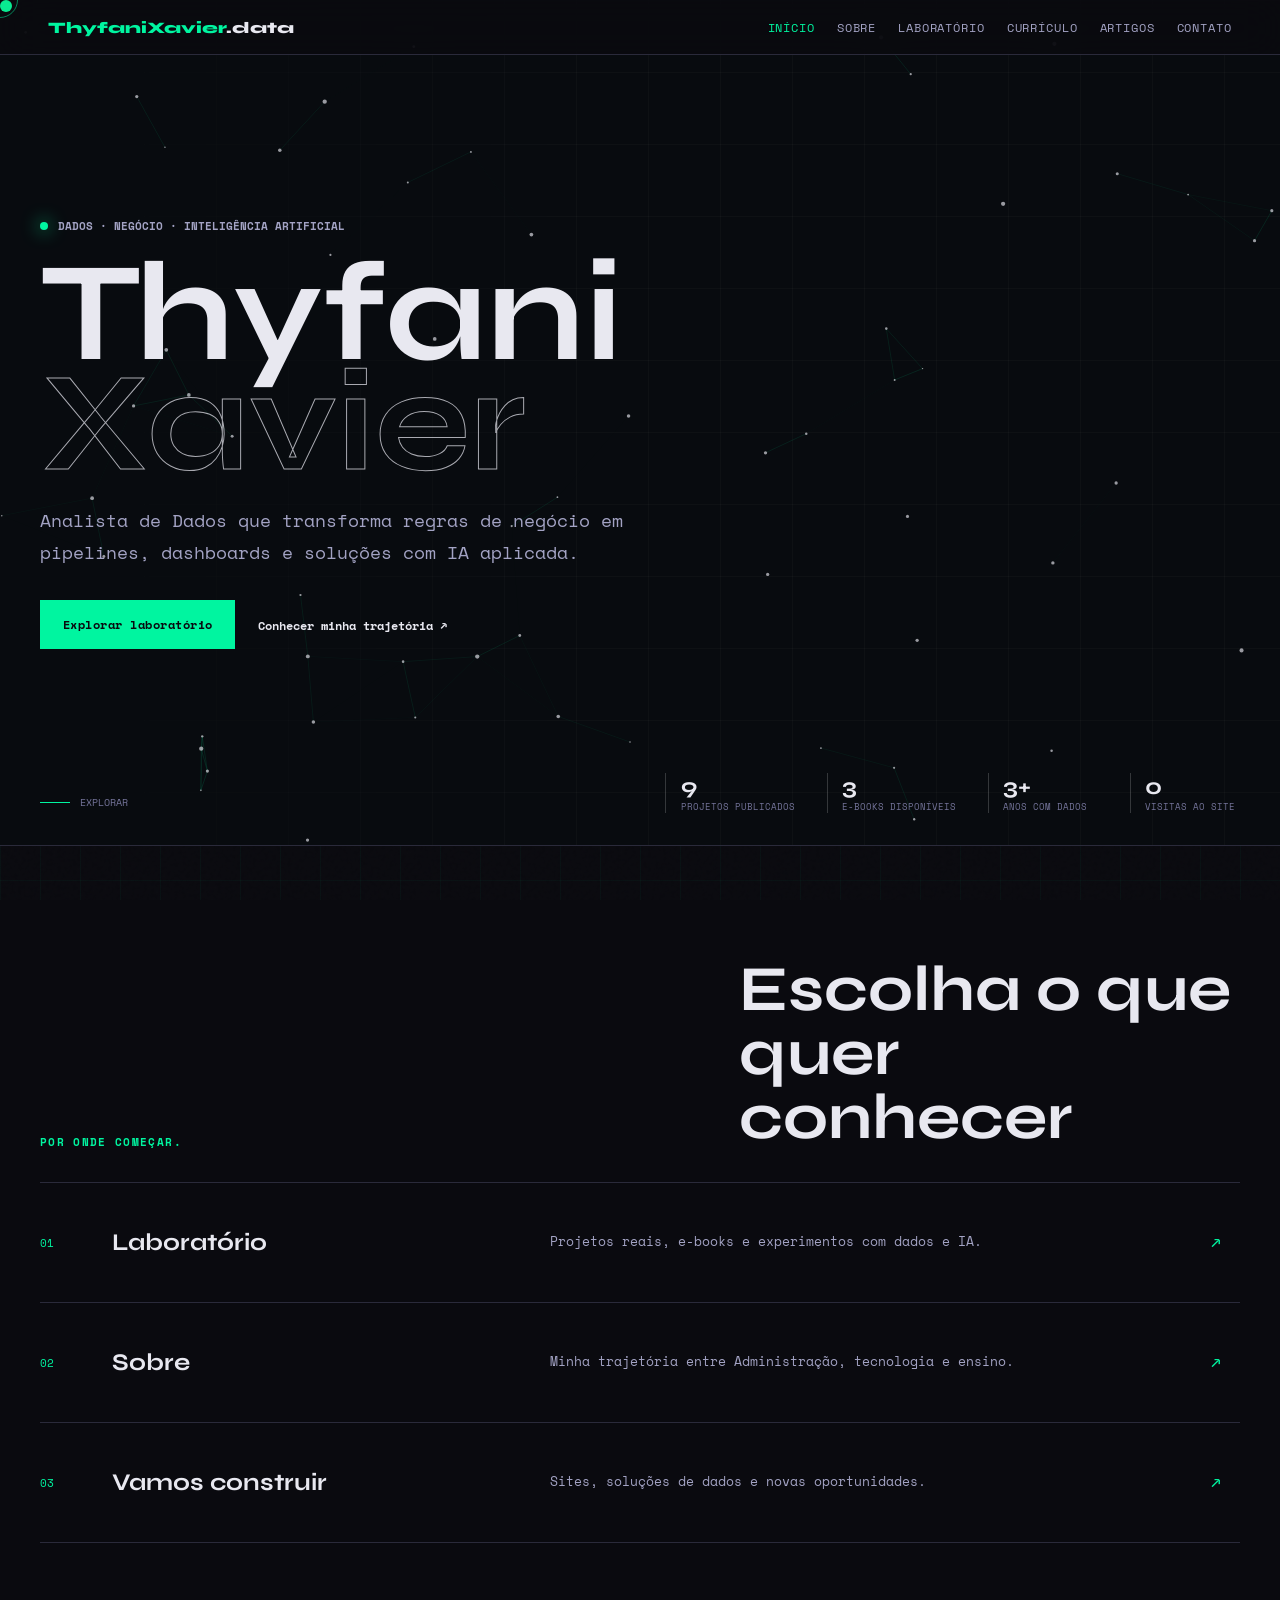
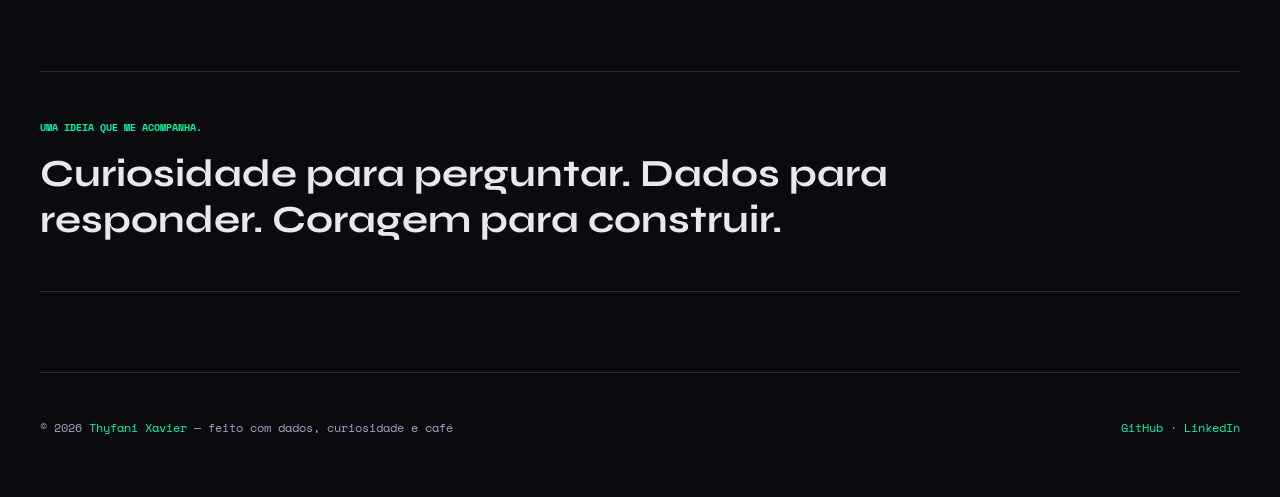
==== commit 79d29461: "Humaniza textos e adiciona frases ao portfolio" ====
--- a/index.html
+++ b/index.html
@@ -64,7 +64,8 @@
         <a href="contato.html"><span>03</span><strong>Vamos construir</strong><p>Sites, soluções de dados e novas oportunidades.</p><i aria-hidden="true">↗</i></a>
       </nav>
     </section>
-  </main>
+    <section class="page-thought"><span>uma ideia que me acompanha.</span><blockquote>Curiosidade para perguntar. Dados para responder. Coragem para construir.</blockquote></section>
+</main>
 
   <footer class="site-footer">
     <p>© 2026 <span class="accent">Thyfani Xavier</span> — feito com dados, curiosidade e café</p>
--- a/assets/styles.css
+++ b/assets/styles.css
@@ -1641,4 +1641,39 @@
   .home-path-list a { grid-template-columns: 34px minmax(0, 1fr) 20px; gap: 0.7rem; padding: 1.4rem 0; }
   .home-path-list a p { grid-column: 2 / -1; }
 }
-@media (prefers-reduced-motion: reduce) { .data-canvas { display: none; } }+@media (prefers-reduced-motion: reduce) { .data-canvas { display: none; } }
+.page-thought {
+  width: min(1200px, calc(100% - 40px));
+  margin: 1rem auto 5rem;
+  padding: 3rem 0;
+  border-top: 1px solid var(--border);
+  border-bottom: 1px solid var(--border);
+}
+.page-thought > span {
+  display: block;
+  margin-bottom: 1rem;
+  color: var(--accent);
+  font-size: 0.64rem;
+  font-weight: 700;
+  text-transform: uppercase;
+}
+.page-thought blockquote {
+  max-width: 900px;
+  margin: 0;
+  color: var(--text);
+  font-family: "Syne", sans-serif;
+  font-size: clamp(1.45rem, 3vw, 2.7rem);
+  font-weight: 700;
+  line-height: 1.2;
+}
+.page-thought cite {
+  display: block;
+  margin-top: 1.25rem;
+  color: var(--muted);
+  font-size: 0.68rem;
+  font-style: normal;
+}
+.gospel-thought blockquote { max-width: 980px; }
+@media (max-width: 700px) {
+  .page-thought { width: min(100% - 28px, 1200px); margin-bottom: 3rem; padding: 2.25rem 0; }
+}
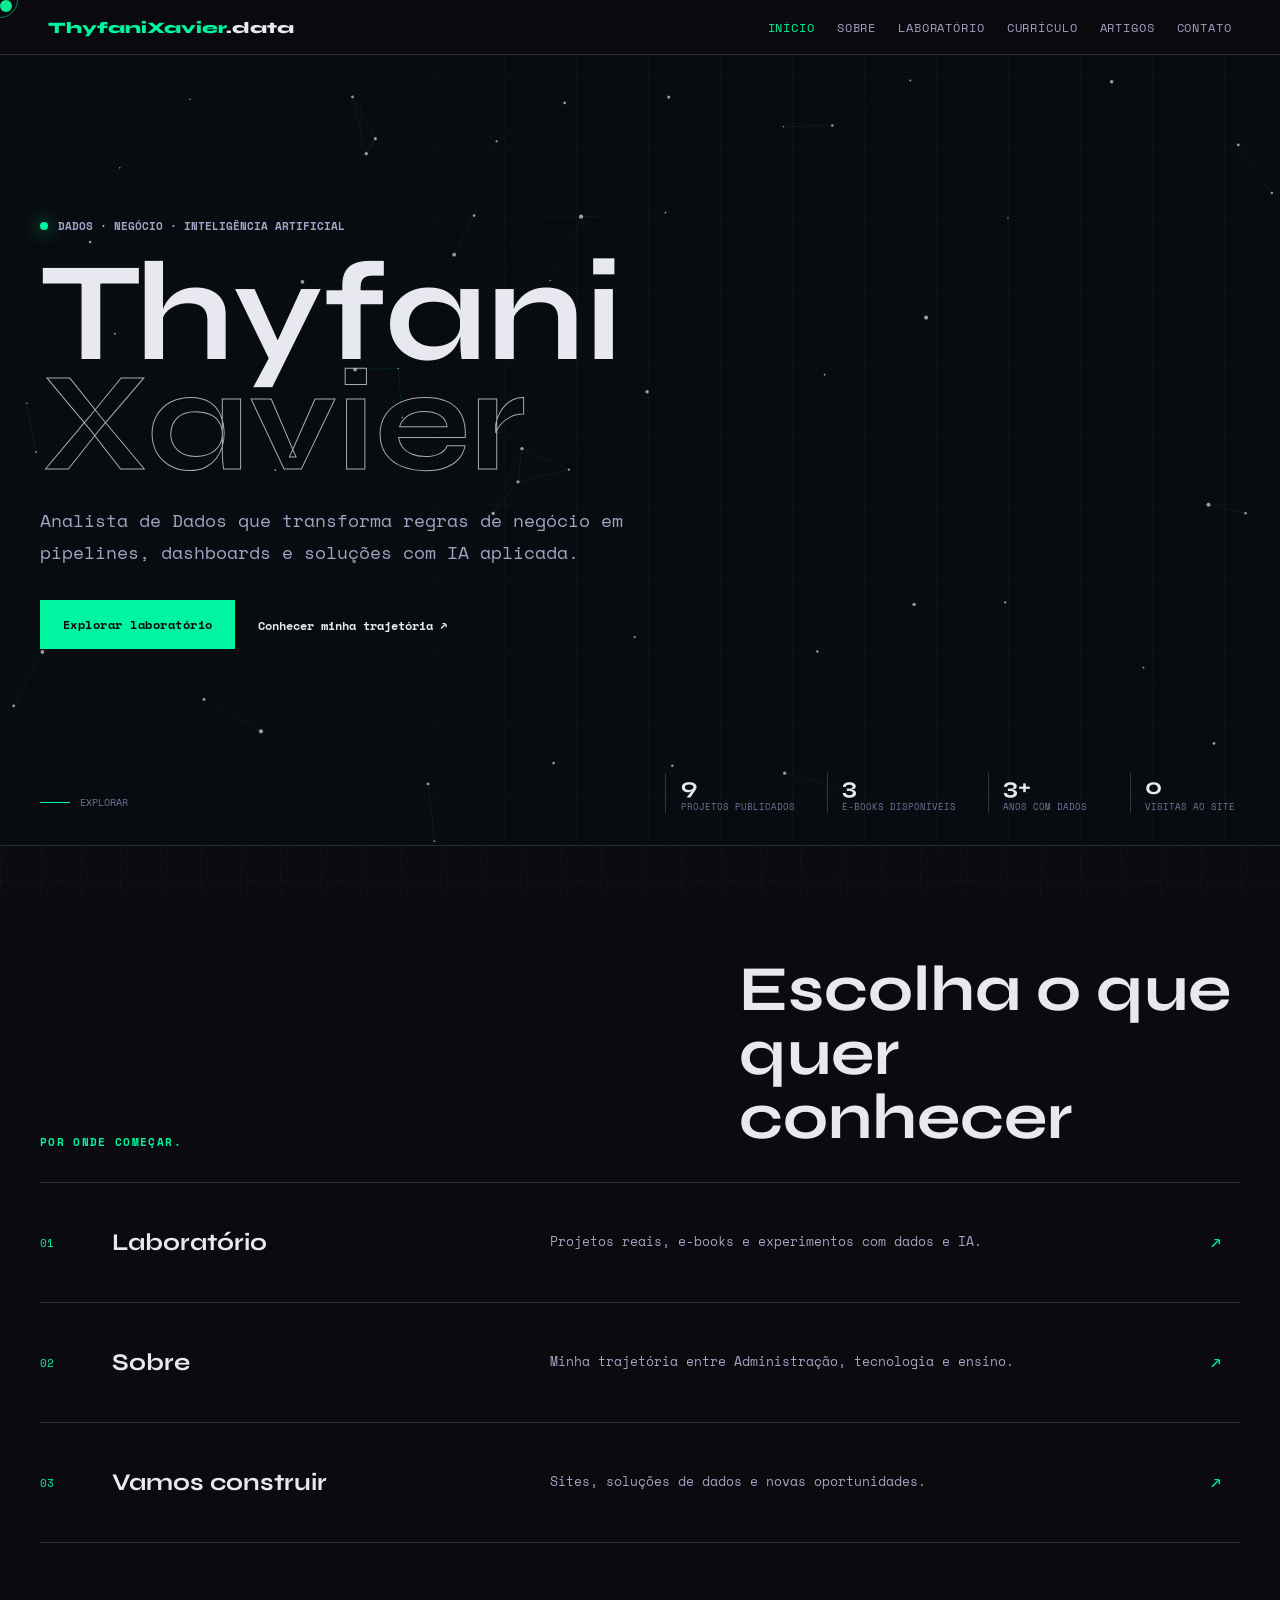
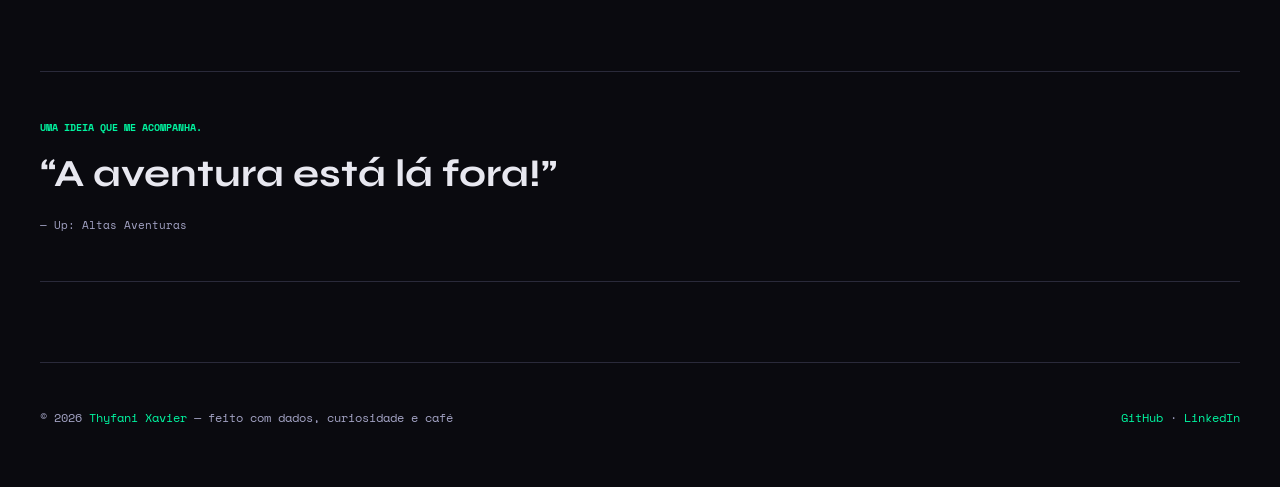
==== commit 218fafcb: "Atualiza citacoes do portfolio" ====
--- a/index.html
+++ b/index.html
@@ -64,7 +64,7 @@
         <a href="contato.html"><span>03</span><strong>Vamos construir</strong><p>Sites, soluções de dados e novas oportunidades.</p><i aria-hidden="true">↗</i></a>
       </nav>
     </section>
-    <section class="page-thought"><span>uma ideia que me acompanha.</span><blockquote>Curiosidade para perguntar. Dados para responder. Coragem para construir.</blockquote></section>
+    <section class="page-thought"><span>uma ideia que me acompanha.</span><blockquote>“A aventura está lá fora!”</blockquote><cite>— Up: Altas Aventuras</cite></section>
 </main>
 
   <footer class="site-footer">
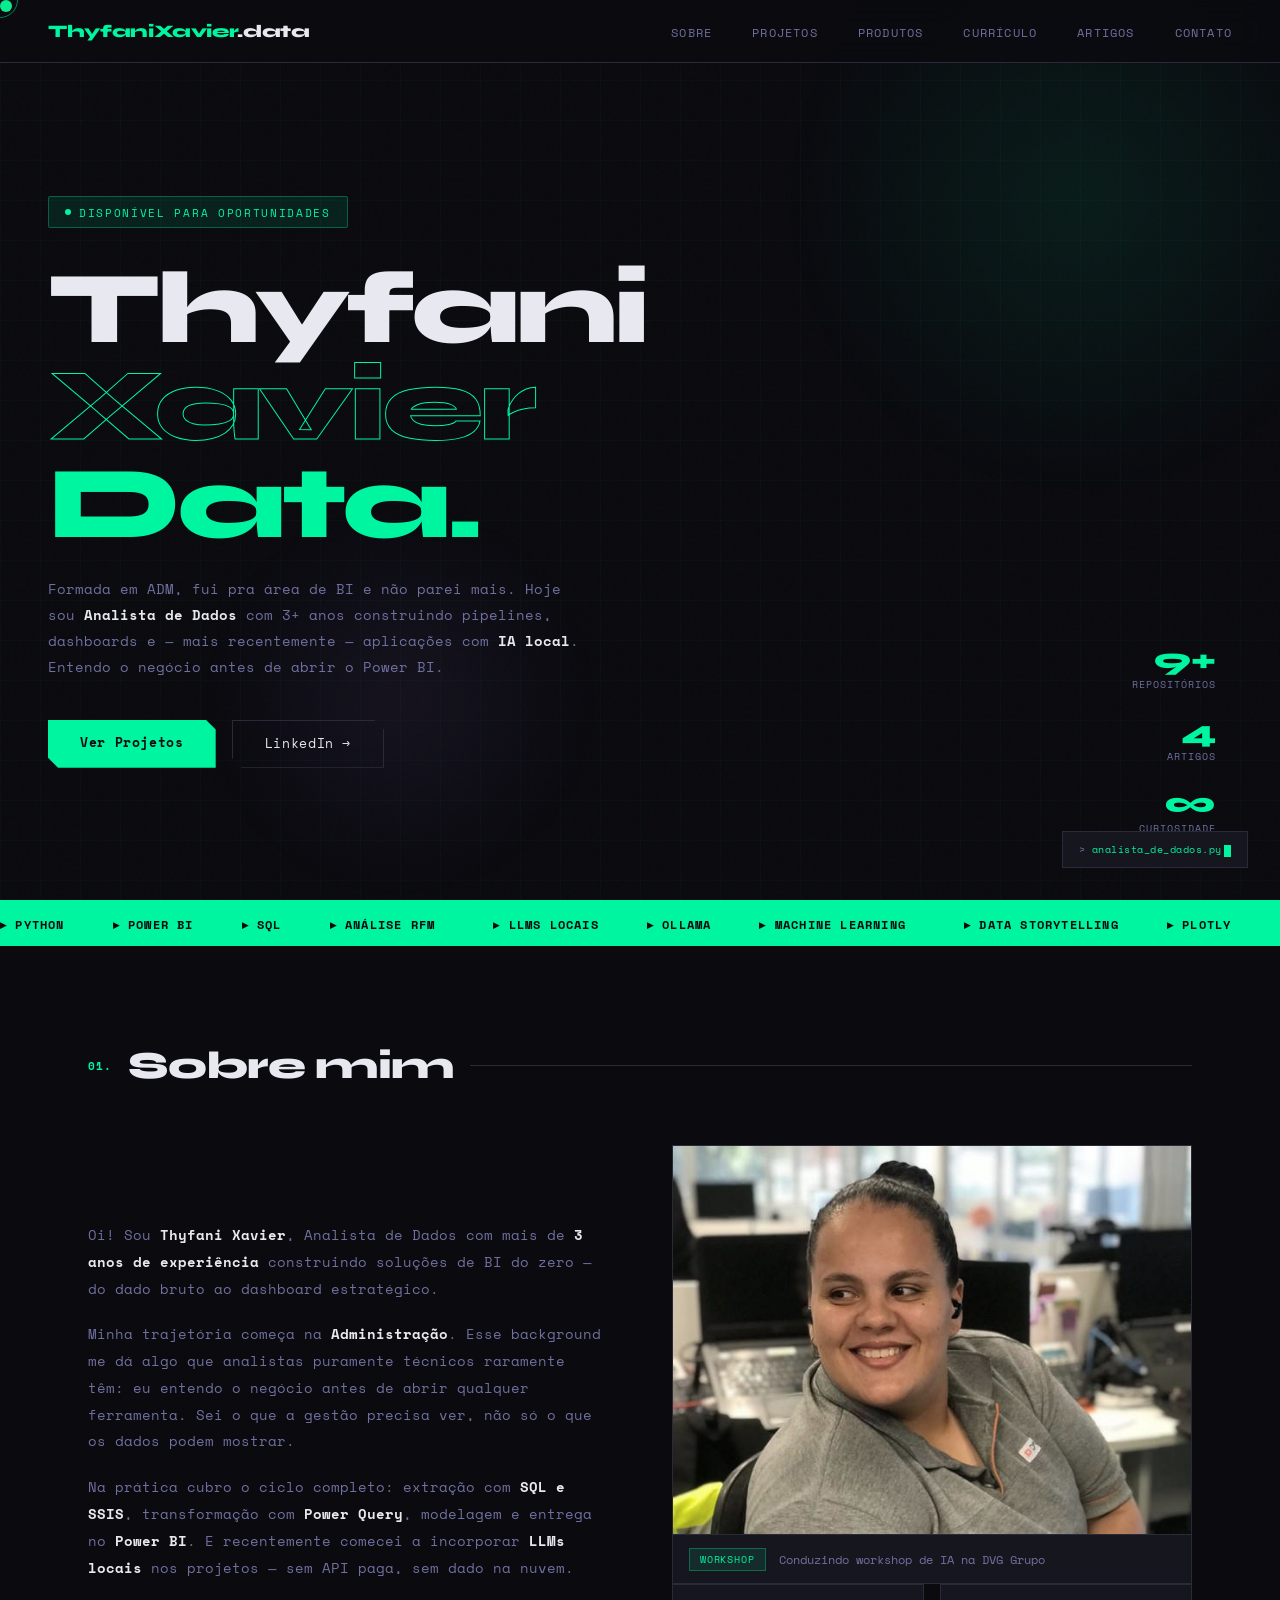
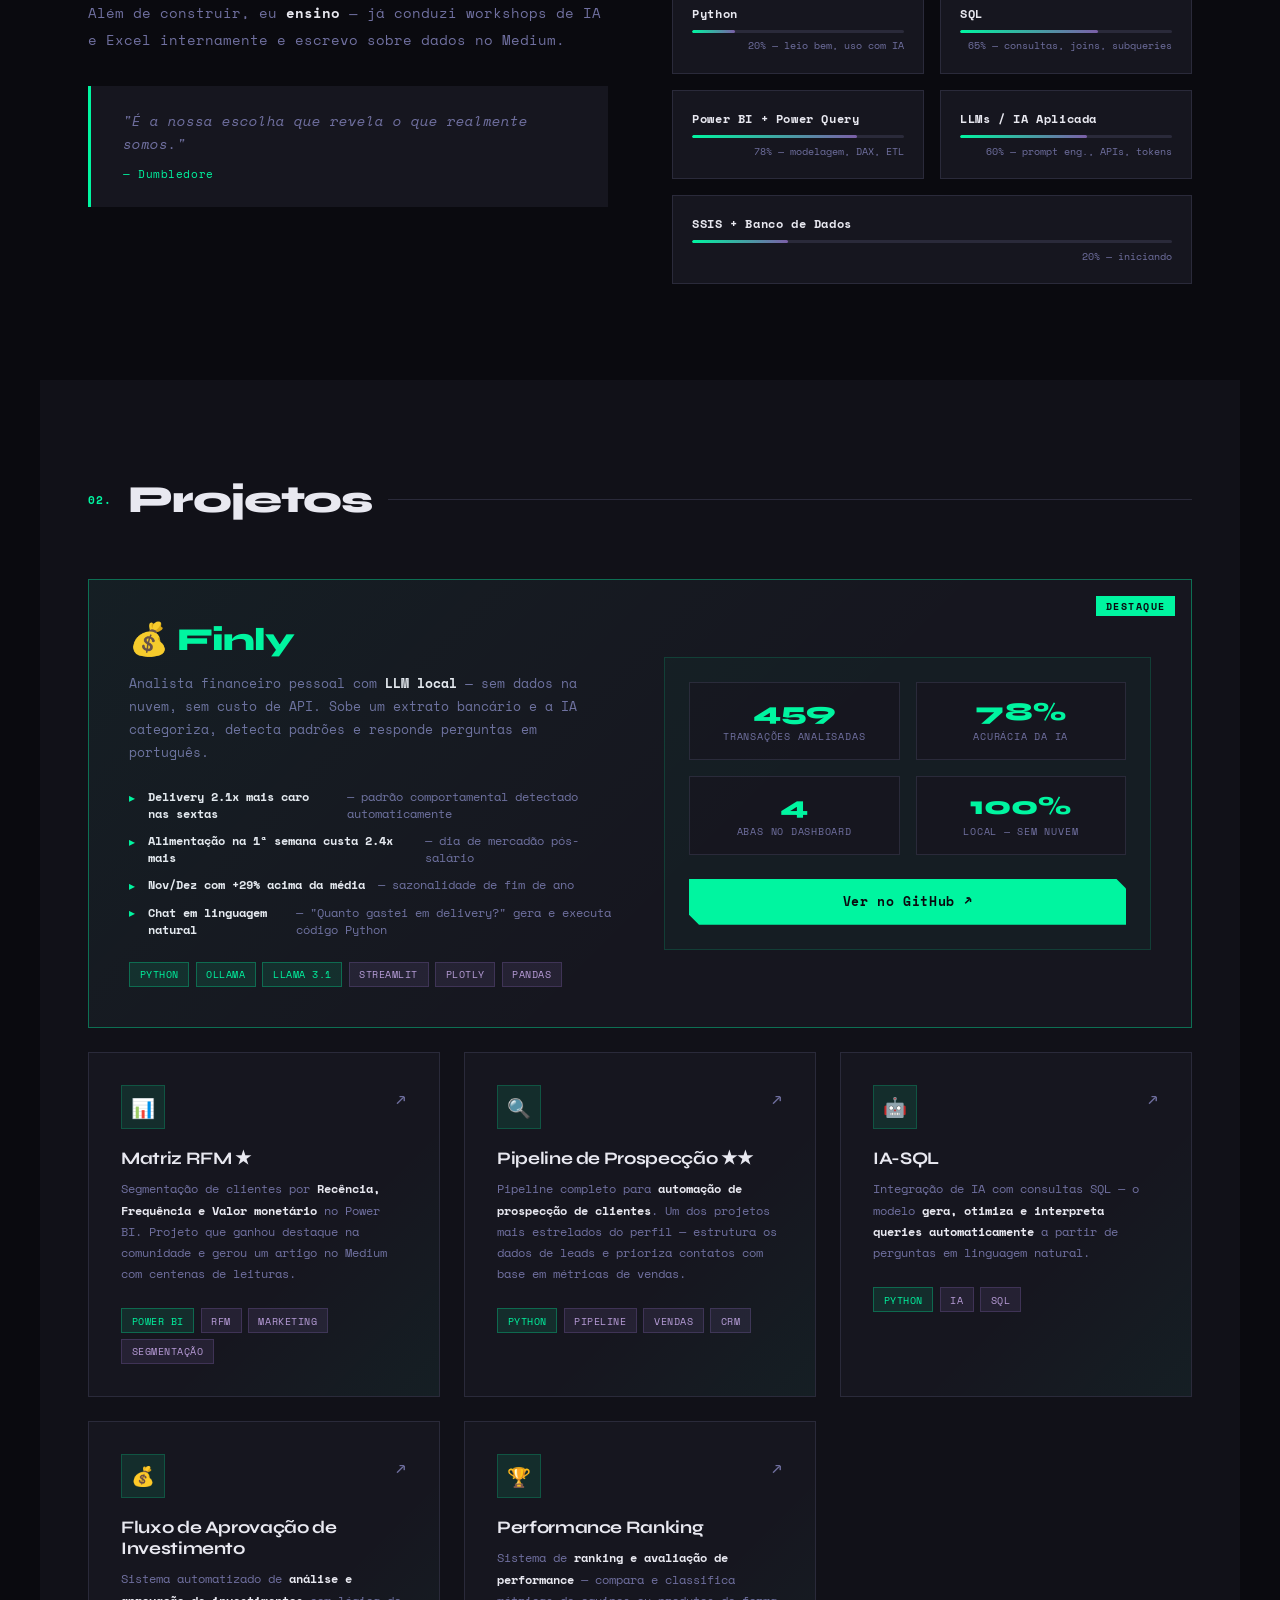
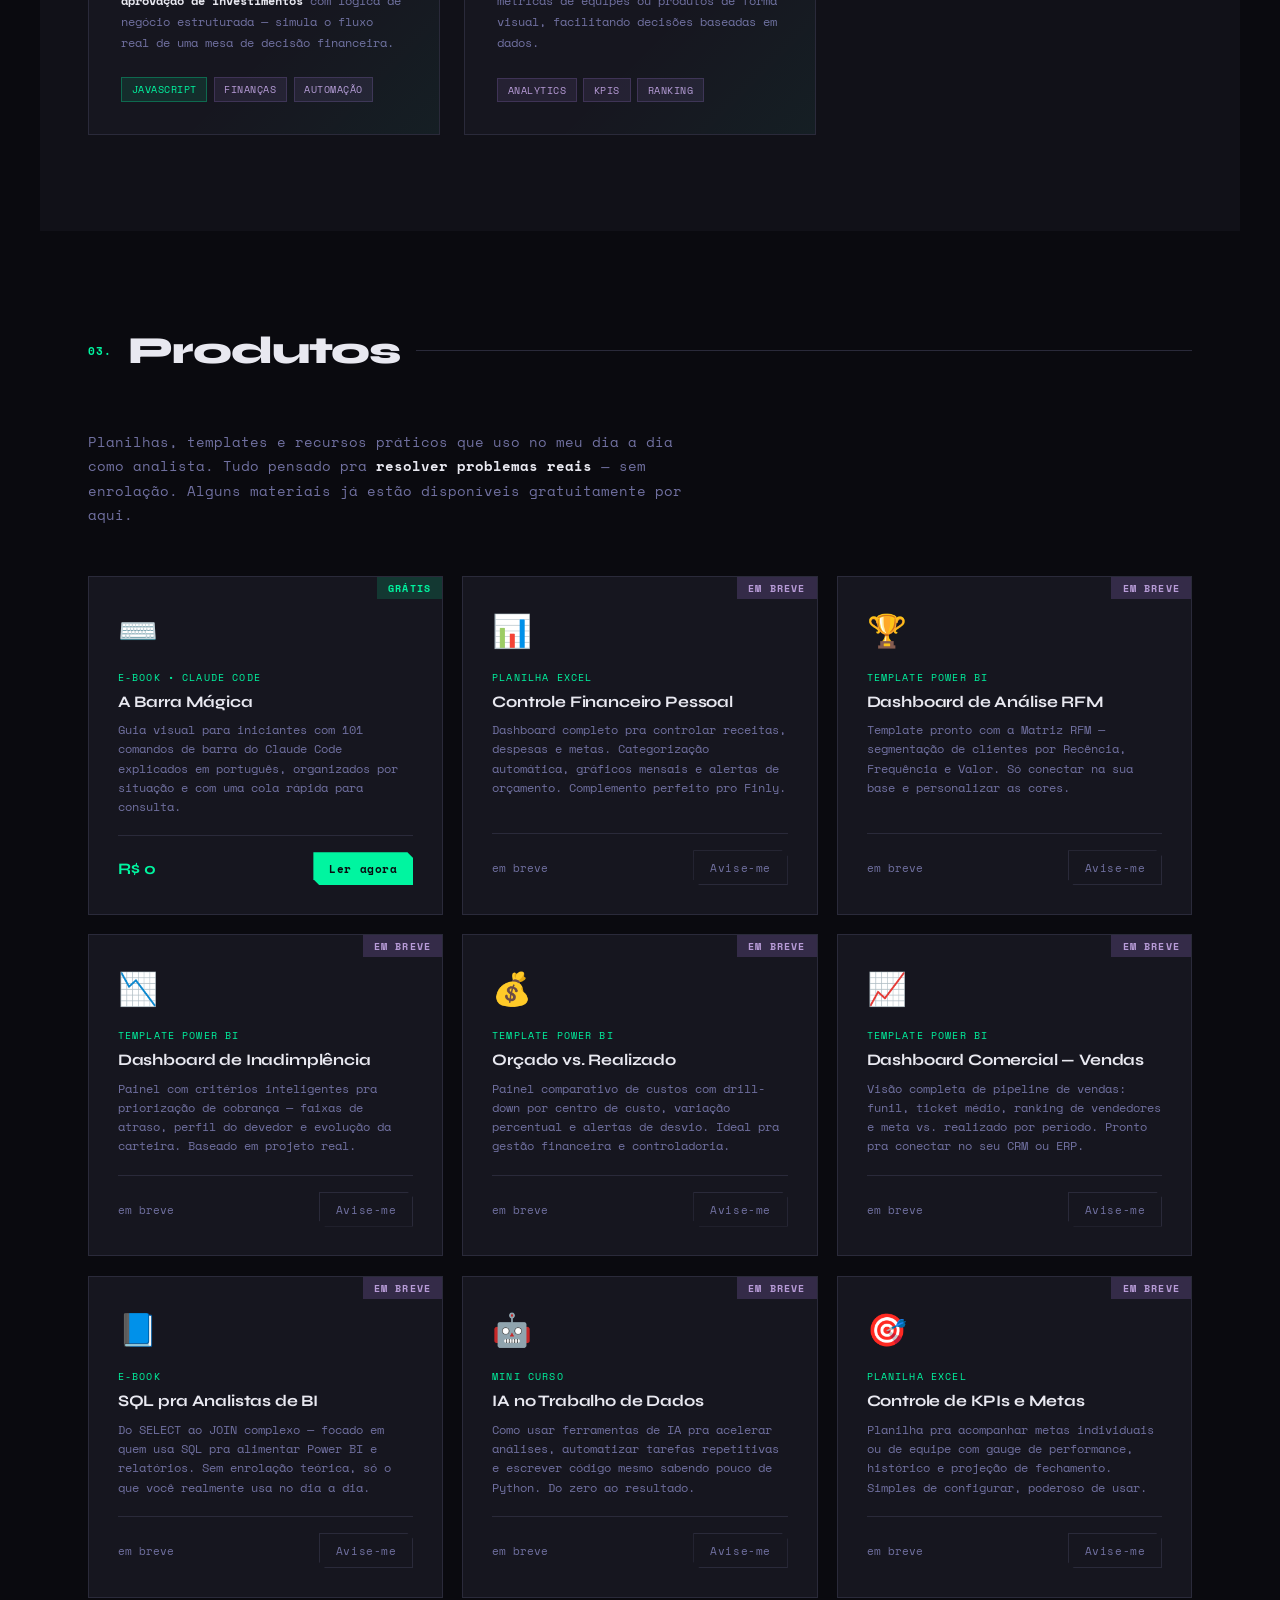
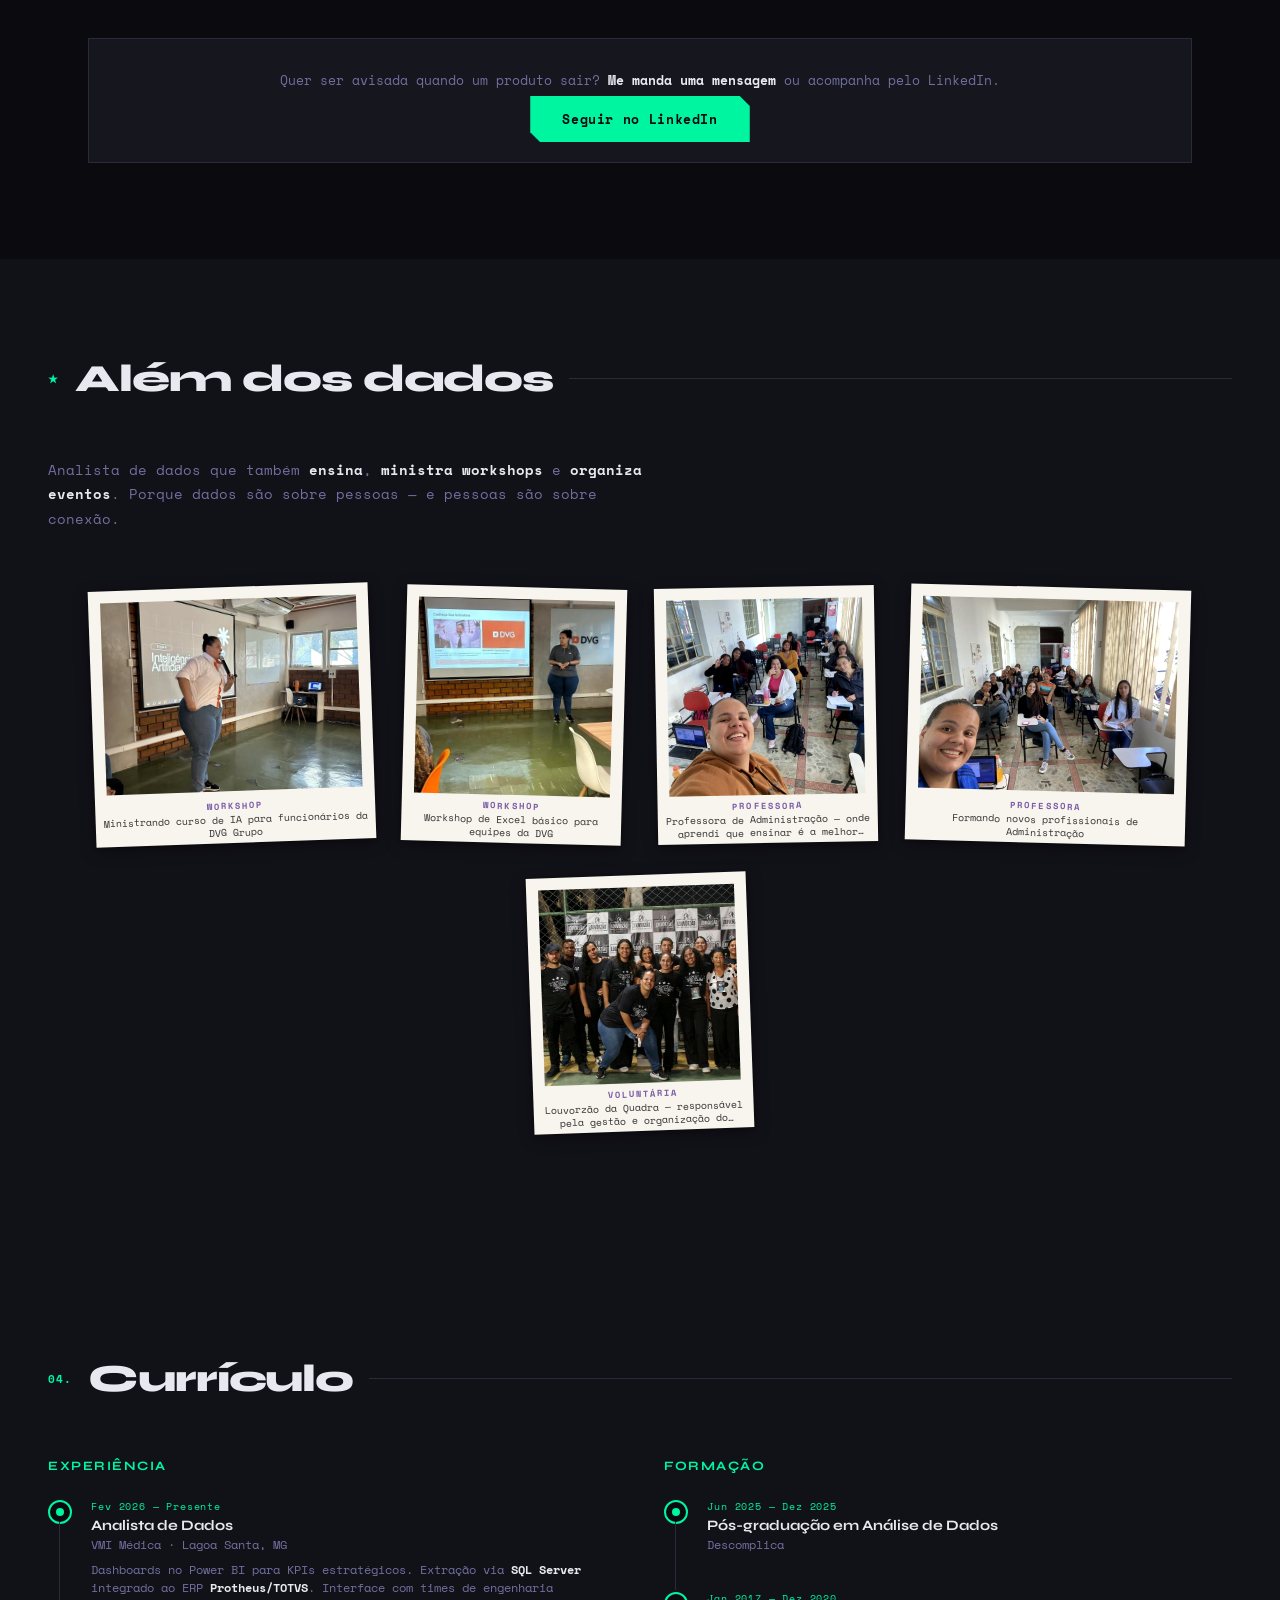
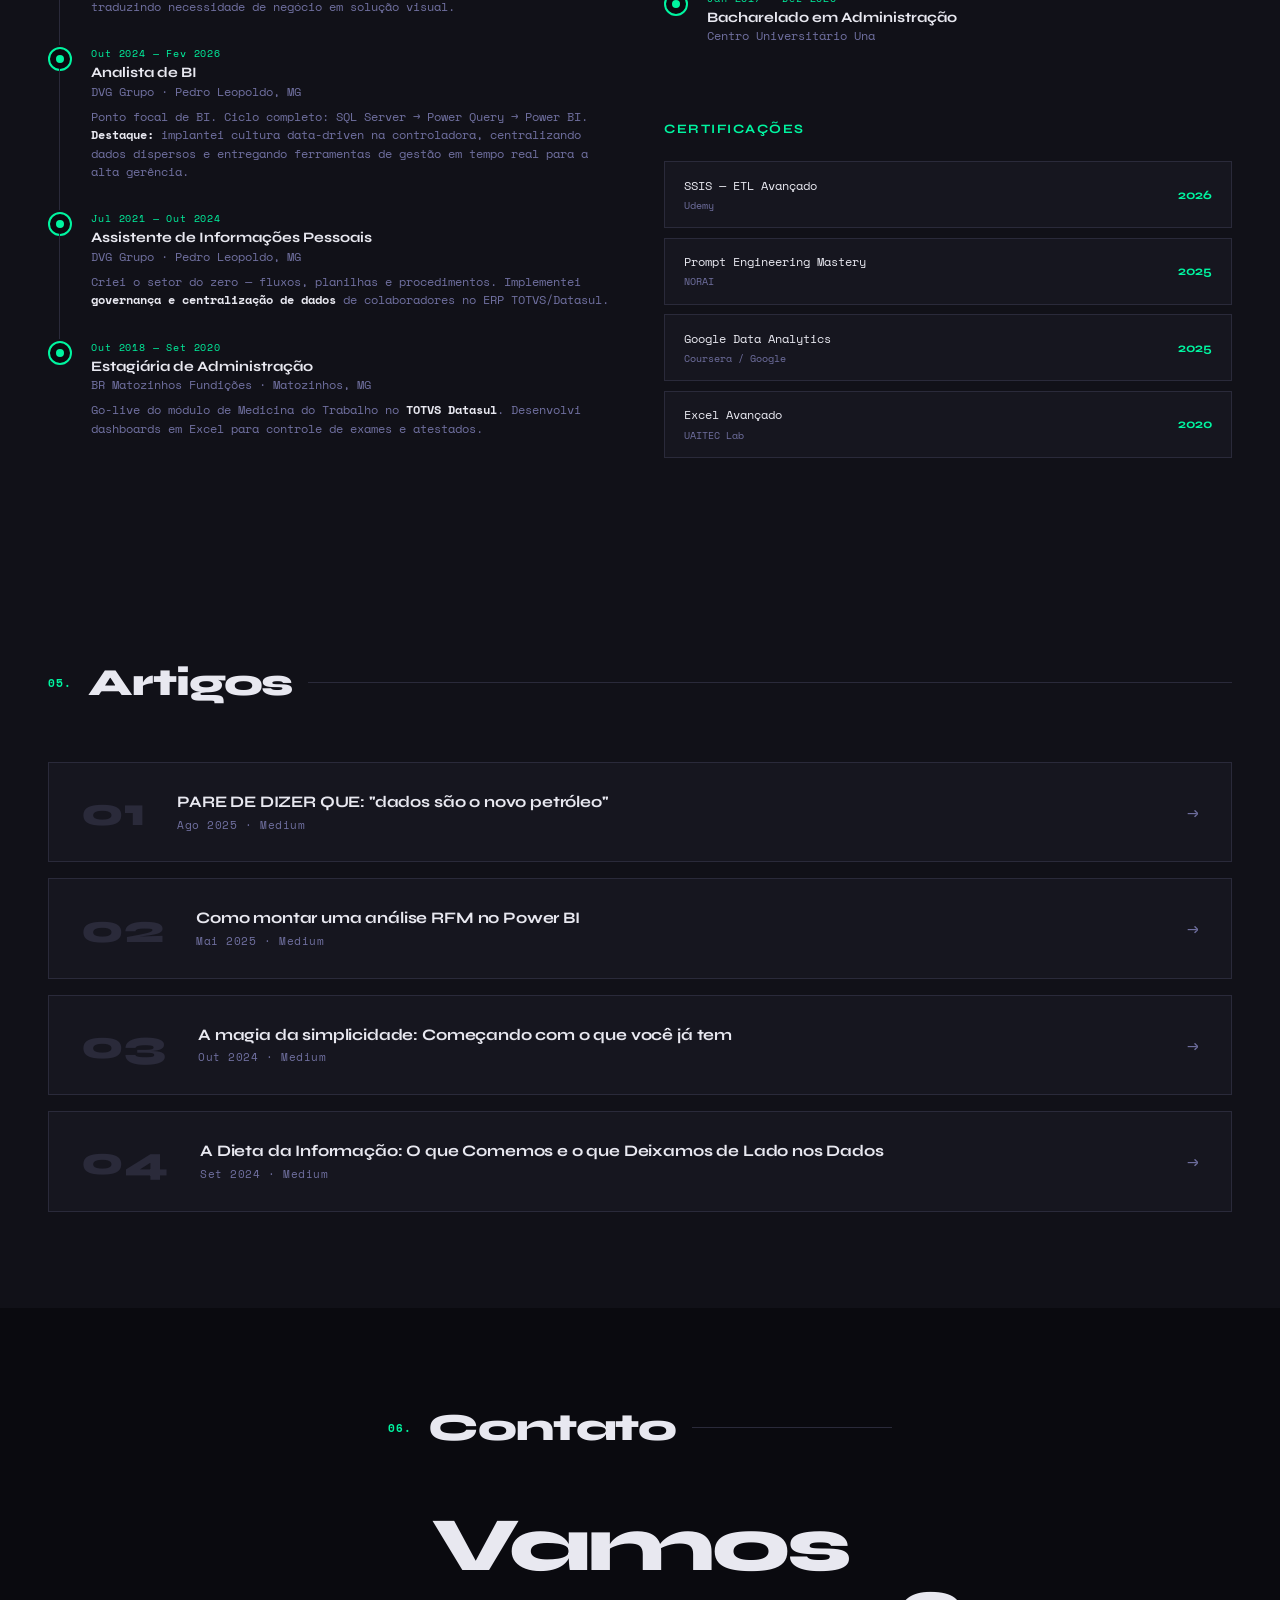
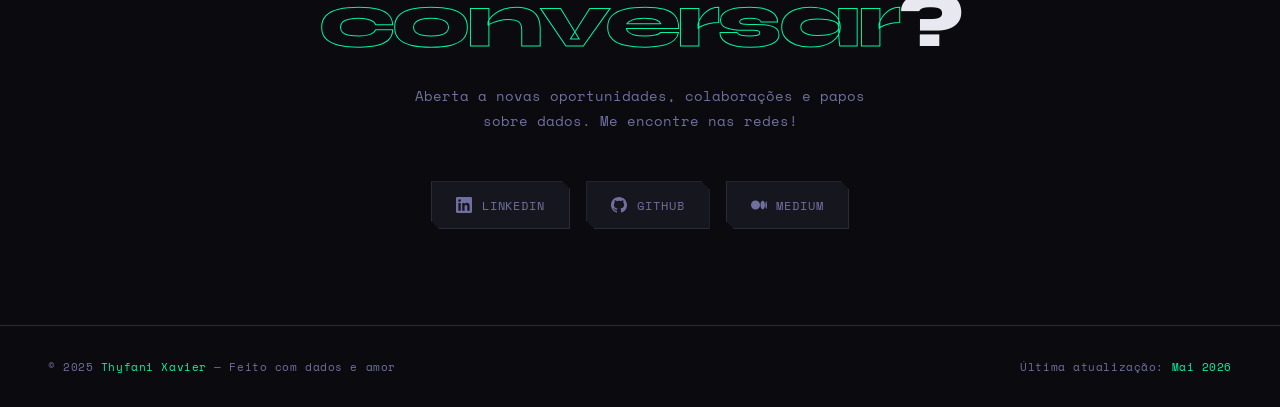
==== commit 09ea8194: "add Claude Code commands ebook" ====
--- a/index.html
+++ b/index.html
@@ -1,77 +1,1728 @@
 <!DOCTYPE html>
 <html lang="pt-BR">
 <head>
+  <meta property="og:title" content="Thyfani Xavier | Data Analyst Portfolio">
+  <meta property="og:description" content="Transformando dados em narrativas estratégicas.">
+  <meta property="og:image" content="https://media.licdn.com/dms/image/v2/D4D03AQHQVKSP62zfww/profile-displayphoto-crop_800_800/B4DZtav37JKAAM-/0/1766754058844?e=1773273600&v=beta&t=nEi2XgB4F4idExoF12gXCXjKYz4wpXlD-rHe1l3GPTU">
   <meta charset="UTF-8" />
   <meta name="viewport" content="width=device-width, initial-scale=1.0" />
-  <meta name="description" content="Portfólio de Thyfani Xavier, analista de dados com projetos em BI, SQL, ETL, SSIS e IA aplicada." />
-  <meta name="goatcounter-code" content="thyfani" />
-  <meta property="og:title" content="Thyfani Xavier | Data Analyst Portfolio" />
-  <meta property="og:description" content="Do dado bruto ao dashboard, da regra de negócio à solução com IA." />
-  <meta property="og:image" content="https://media.licdn.com/dms/image/v2/D4D03AQHQVKSP62zfww/profile-displayphoto-crop_800_800/B4DZtav37JKAAM-/0/1766754058844?e=1773273600&v=beta&t=nEi2XgB4F4idExoF12gXCXjKYz4wpXlD-rHe1l3GPTU" />
   <title>Thyfani Xavier — Data Analyst</title>
-  <link rel="preconnect" href="https://fonts.googleapis.com" />
-  <link rel="preconnect" href="https://fonts.gstatic.com" crossorigin />
-  <link href="https://fonts.googleapis.com/css2?family=Space+Mono:wght@400;700&family=Syne:wght@400;700;800&display=swap" rel="stylesheet" />
-  <link rel="stylesheet" href="assets/styles.css" />
+  <link href="https://fonts.googleapis.com/css2?family=Space+Mono:ital,wght@0,400;0,700;1,400&family=Syne:wght@400;700;800&display=swap" rel="stylesheet" />
+  <style>
+    :root {
+      --bg: #0a0a0f;
+      --surface: #111118;
+      --card: #16161f;
+      --border: #2a2a3a;
+      --accent: #00f5a0;
+      --accent2: #7b5ea7;
+      --accent3: #ff6b6b;
+      --text: #e8e8f0;
+      --muted: #7070a0;
+      --glow: rgba(0, 245, 160, 0.15);
+    }
+
+    * { margin: 0; padding: 0; box-sizing: border-box; }
+    html { scroll-behavior: smooth; }
+
+    body {
+      background: var(--bg);
+      color: var(--text);
+      font-family: 'Space Mono', monospace;
+      overflow-x: hidden;
+      cursor: none;
+    }
+
+    .cursor {
+      width: 12px; height: 12px;
+      background: var(--accent);
+      border-radius: 50%;
+      position: fixed;
+      pointer-events: none;
+      z-index: 9999;
+      transition: transform 0.1s ease;
+      mix-blend-mode: difference;
+    }
+    .cursor-ring {
+      width: 36px; height: 36px;
+      border: 1px solid var(--accent);
+      border-radius: 50%;
+      position: fixed;
+      pointer-events: none;
+      z-index: 9998;
+      transition: all 0.15s ease;
+      opacity: 0.5;
+    }
+
+    body::before {
+      content: '';
+      position: fixed;
+      inset: 0;
+      background-image:
+        linear-gradient(rgba(0,245,160,0.03) 1px, transparent 1px),
+        linear-gradient(90deg, rgba(0,245,160,0.03) 1px, transparent 1px);
+      background-size: 40px 40px;
+      pointer-events: none;
+      z-index: 0;
+    }
+
+    body::after {
+      content: '';
+      position: fixed;
+      inset: 0;
+      background-image: url("data:image/svg+xml,%3Csvg viewBox='0 0 256 256' xmlns='http://www.w3.org/2000/svg'%3E%3Cfilter id='noise'%3E%3CfeTurbulence type='fractalNoise' baseFrequency='0.9' numOctaves='4' stitchTiles='stitch'/%3E%3C/filter%3E%3Crect width='100%25' height='100%25' filter='url(%23noise)' opacity='0.04'/%3E%3C/svg%3E");
+      pointer-events: none;
+      z-index: 0;
+      opacity: 0.4;
+    }
+
+    nav {
+      position: fixed;
+      top: 0; left: 0; right: 0;
+      z-index: 100;
+      padding: 1.2rem 3rem;
+      display: flex;
+      justify-content: space-between;
+      align-items: center;
+      background: rgba(10,10,15,0.8);
+      backdrop-filter: blur(20px);
+      border-bottom: 1px solid var(--border);
+    }
+
+    .nav-logo {
+      font-family: 'Syne', sans-serif;
+      font-weight: 800;
+      font-size: 1.1rem;
+      color: var(--accent);
+      letter-spacing: -0.02em;
+    }
+    .nav-logo span { color: var(--text); }
+
+    .nav-links { display: flex; gap: 2.5rem; list-style: none; }
+    .nav-links a {
+      color: var(--muted);
+      text-decoration: none;
+      font-size: 0.75rem;
+      letter-spacing: 0.1em;
+      text-transform: uppercase;
+      transition: color 0.2s;
+    }
+    .nav-links a:hover { color: var(--accent); }
+
+    #hero {
+      min-height: 100vh;
+      display: flex;
+      align-items: center;
+      position: relative;
+      padding: 8rem 3rem 4rem;
+      overflow: hidden;
+    }
+
+    .hero-blob {
+      position: absolute;
+      width: 600px; height: 600px;
+      background: radial-gradient(circle, rgba(0,245,160,0.08) 0%, transparent 70%);
+      top: -100px; right: -100px;
+      pointer-events: none;
+      animation: pulse 6s ease-in-out infinite;
+    }
+    .hero-blob2 {
+      position: absolute;
+      width: 400px; height: 400px;
+      background: radial-gradient(circle, rgba(123,94,167,0.1) 0%, transparent 70%);
+      bottom: 0; left: 200px;
+      pointer-events: none;
+      animation: pulse 8s ease-in-out infinite reverse;
+    }
+
+    @keyframes pulse {
+      0%, 100% { transform: scale(1); opacity: 1; }
+      50% { transform: scale(1.1); opacity: 0.7; }
+    }
+
+    .hero-content { position: relative; z-index: 1; max-width: 900px; }
+
+    .hero-tag {
+      display: inline-flex;
+      align-items: center;
+      gap: 0.5rem;
+      background: rgba(0,245,160,0.1);
+      border: 1px solid rgba(0,245,160,0.3);
+      color: var(--accent);
+      padding: 0.4rem 1rem;
+      border-radius: 2px;
+      font-size: 0.7rem;
+      letter-spacing: 0.15em;
+      text-transform: uppercase;
+      margin-bottom: 2rem;
+      animation: fadeInUp 0.6s ease both;
+    }
+    .hero-tag::before {
+      content: '';
+      width: 6px; height: 6px;
+      background: var(--accent);
+      border-radius: 50%;
+      animation: blink 1.5s ease infinite;
+    }
+
+    @keyframes blink {
+      0%, 100% { opacity: 1; }
+      50% { opacity: 0.2; }
+    }
+
+    h1 {
+      font-family: 'Syne', sans-serif;
+      font-weight: 800;
+      font-size: clamp(3rem, 8vw, 6.5rem);
+      line-height: 0.95;
+      letter-spacing: -0.04em;
+      margin-bottom: 1.5rem;
+      animation: fadeInUp 0.6s 0.1s ease both;
+    }
+    h1 .outline {
+      -webkit-text-stroke: 1px var(--accent);
+      color: transparent;
+    }
+    h1 .highlight { color: var(--accent); }
+
+    .hero-desc {
+      font-size: 0.9rem;
+      line-height: 1.8;
+      color: var(--muted);
+      max-width: 540px;
+      margin-bottom: 2.5rem;
+      animation: fadeInUp 0.6s 0.2s ease both;
+    }
+    .hero-desc strong { color: var(--text); }
+
+    .hero-cta {
+      display: flex;
+      gap: 1rem;
+      flex-wrap: wrap;
+      animation: fadeInUp 0.6s 0.3s ease both;
+    }
+
+    .btn-primary {
+      background: var(--accent);
+      color: var(--bg);
+      padding: 0.85rem 2rem;
+      font-family: 'Space Mono', monospace;
+      font-size: 0.8rem;
+      font-weight: 700;
+      letter-spacing: 0.05em;
+      text-decoration: none;
+      border: none;
+      cursor: none;
+      transition: all 0.2s;
+      clip-path: polygon(0 0, calc(100% - 10px) 0, 100% 10px, 100% 100%, 10px 100%, 0 calc(100% - 10px));
+    }
+    .btn-primary:hover {
+      background: #00ffc8;
+      transform: translateY(-2px);
+      box-shadow: 0 8px 30px rgba(0,245,160,0.3);
+    }
+
+    .btn-ghost {
+      border: 1px solid var(--border);
+      color: var(--text);
+      padding: 0.85rem 2rem;
+      font-family: 'Space Mono', monospace;
+      font-size: 0.8rem;
+      letter-spacing: 0.05em;
+      text-decoration: none;
+      transition: all 0.2s;
+      clip-path: polygon(0 0, calc(100% - 10px) 0, 100% 10px, 100% 100%, 10px 100%, 0 calc(100% - 10px));
+    }
+    .btn-ghost:hover { border-color: var(--accent); color: var(--accent); }
+
+    .hero-stats {
+      position: absolute;
+      right: 4rem;
+      bottom: 4rem;
+      display: flex;
+      flex-direction: column;
+      gap: 1.5rem;
+      animation: fadeInUp 0.6s 0.4s ease both;
+    }
+    .stat { text-align: right; }
+    .stat-num {
+      font-family: 'Syne', sans-serif;
+      font-weight: 800;
+      font-size: 2rem;
+      color: var(--accent);
+      line-height: 1;
+    }
+    .stat-label {
+      font-size: 0.65rem;
+      color: var(--muted);
+      letter-spacing: 0.1em;
+      text-transform: uppercase;
+    }
+
+    @keyframes fadeInUp {
+      from { opacity: 0; transform: translateY(20px); }
+      to { opacity: 1; transform: translateY(0); }
+    }
+
+    .ticker {
+      background: var(--accent);
+      padding: 0.7rem 0;
+      overflow: hidden;
+      white-space: nowrap;
+      position: relative;
+      z-index: 1;
+    }
+    .ticker-inner {
+      display: inline-block;
+      animation: ticker 25s linear infinite;
+    }
+    .ticker span {
+      color: var(--bg);
+      font-size: 0.75rem;
+      font-weight: 700;
+      letter-spacing: 0.1em;
+      text-transform: uppercase;
+      margin-right: 3rem;
+    }
+    .ticker span::before { content: '▸ '; }
+
+    @keyframes ticker {
+      from { transform: translateX(0); }
+      to { transform: translateX(-50%); }
+    }
+
+    section {
+      position: relative;
+      z-index: 1;
+      padding: 6rem 3rem;
+    }
+
+    .section-header {
+      display: flex;
+      align-items: center;
+      gap: 1rem;
+      margin-bottom: 3.5rem;
+    }
+    .section-num { font-size: 0.7rem; color: var(--accent); letter-spacing: 0.1em; font-weight: 700; }
+    .section-title {
+      font-family: 'Syne', sans-serif;
+      font-weight: 800;
+      font-size: clamp(1.8rem, 3vw, 2.5rem);
+      letter-spacing: -0.03em;
+    }
+    .section-line { flex: 1; height: 1px; background: var(--border); }
+
+    /* About */
+    #about { max-width: 1200px; margin: 0 auto; }
+    .about-grid {
+      display: grid;
+      grid-template-columns: 1fr 1fr;
+      gap: 4rem;
+      align-items: center;
+    }
+    .about-text p {
+      color: var(--muted);
+      line-height: 1.9;
+      font-size: 0.88rem;
+      margin-bottom: 1.2rem;
+    }
+    .about-text p strong { color: var(--text); }
+    .quote-box {
+      background: var(--card);
+      border-left: 3px solid var(--accent);
+      padding: 1.5rem 2rem;
+      margin-top: 2rem;
+      font-style: italic;
+      color: var(--muted);
+      font-size: 0.85rem;
+      line-height: 1.7;
+    }
+    .quote-box cite {
+      display: block;
+      color: var(--accent);
+      font-style: normal;
+      font-size: 0.7rem;
+      margin-top: 0.5rem;
+      letter-spacing: 0.05em;
+    }
+
+    .skills-grid { display: grid; grid-template-columns: 1fr 1fr; gap: 1rem; }
+    .skills-grid .skill-item:last-child:nth-child(odd) { grid-column: 1 / -1; }
+    .skill-item {
+      background: var(--card);
+      border: 1px solid var(--border);
+      padding: 1.2rem;
+      transition: all 0.3s;
+      position: relative;
+      overflow: hidden;
+    }
+    .skill-item::before {
+      content: '';
+      position: absolute;
+      top: 0; left: 0; right: 0;
+      height: 2px;
+      background: var(--accent);
+      transform: scaleX(0);
+      transform-origin: left;
+      transition: transform 0.3s;
+    }
+    .skill-item:hover::before { transform: scaleX(1); }
+    .skill-item:hover { border-color: rgba(0,245,160,0.3); }
+    .skill-name { font-size: 0.75rem; font-weight: 700; color: var(--text); margin-bottom: 0.5rem; letter-spacing: 0.05em; }
+    .skill-bar { height: 3px; background: var(--border); border-radius: 2px; overflow: hidden; }
+    .skill-fill {
+      height: 100%;
+      background: linear-gradient(90deg, var(--accent), var(--accent2));
+      border-radius: 2px;
+      animation: fillBar 1.5s ease both;
+      animation-play-state: paused;
+    }
+    .skill-fill.animate { animation-play-state: running; }
+    @keyframes fillBar { from { width: 0 !important; } }
+    .skill-pct { font-size: 0.65rem; color: var(--muted); margin-top: 0.3rem; text-align: right; }
+
+    /* Projects */
+    #projects { max-width: 1200px; margin: 0 auto; }
+
+    /* Card destaque — Finly */
+    .project-card-featured {
+      background: var(--card);
+      border: 1px solid rgba(0,245,160,0.4);
+      padding: 2.5rem;
+      position: relative;
+      overflow: hidden;
+      transition: all 0.3s;
+      margin-bottom: 1.5rem;
+      display: grid;
+      grid-template-columns: 1fr 1fr;
+      gap: 3rem;
+      align-items: center;
+    }
+    .project-card-featured::before {
+      content: 'DESTAQUE';
+      position: absolute;
+      top: 1rem; right: 1rem;
+      background: var(--accent);
+      color: var(--bg);
+      font-size: 0.6rem;
+      font-weight: 700;
+      letter-spacing: 0.15em;
+      padding: 0.2rem 0.6rem;
+    }
+    .project-card-featured::after {
+      content: '';
+      position: absolute;
+      inset: 0;
+      background: linear-gradient(135deg, rgba(0,245,160,0.04) 0%, transparent 60%);
+      pointer-events: none;
+    }
+    .project-card-featured:hover {
+      border-color: rgba(0,245,160,0.7);
+      box-shadow: 0 20px 60px rgba(0,0,0,0.5), 0 0 40px rgba(0,245,160,0.08);
+      transform: translateY(-4px);
+    }
+
+    .featured-left {}
+    .featured-title {
+      font-family: 'Syne', sans-serif;
+      font-weight: 800;
+      font-size: 2rem;
+      letter-spacing: -0.03em;
+      margin-bottom: 0.8rem;
+      color: var(--accent);
+    }
+    .featured-subtitle {
+      font-size: 0.8rem;
+      color: var(--muted);
+      line-height: 1.8;
+      margin-bottom: 1.5rem;
+    }
+    .featured-subtitle strong { color: var(--text); }
+
+    .insights-list {
+      display: flex;
+      flex-direction: column;
+      gap: 0.6rem;
+      margin-bottom: 1.5rem;
+    }
+    .insight-item {
+      display: flex;
+      align-items: flex-start;
+      gap: 0.8rem;
+      font-size: 0.72rem;
+      color: var(--muted);
+      line-height: 1.5;
+    }
+    .insight-item::before {
+      content: '▸';
+      color: var(--accent);
+      flex-shrink: 0;
+      margin-top: 0.05rem;
+    }
+    .insight-item strong { color: var(--text); }
+
+    .featured-right {
+      background: rgba(0,245,160,0.03);
+      border: 1px solid rgba(0,245,160,0.15);
+      padding: 1.5rem;
+    }
+    .stat-grid {
+      display: grid;
+      grid-template-columns: 1fr 1fr;
+      gap: 1rem;
+      margin-bottom: 1.5rem;
+    }
+    .stat-box {
+      text-align: center;
+      padding: 1rem;
+      background: var(--card);
+      border: 1px solid var(--border);
+    }
+    .stat-box-num {
+      font-family: 'Syne', sans-serif;
+      font-weight: 800;
+      font-size: 1.6rem;
+      color: var(--accent);
+      line-height: 1;
+      margin-bottom: 0.3rem;
+    }
+    .stat-box-label {
+      font-size: 0.6rem;
+      color: var(--muted);
+      letter-spacing: 0.08em;
+      text-transform: uppercase;
+    }
+    .stack-list {
+      display: flex;
+      flex-wrap: wrap;
+      gap: 0.4rem;
+    }
+
+    .projects-grid {
+      display: grid;
+      grid-template-columns: repeat(auto-fill, minmax(320px, 1fr));
+      gap: 1.5rem;
+    }
+    .project-card {
+      background: var(--card);
+      border: 1px solid var(--border);
+      padding: 2rem;
+      position: relative;
+      overflow: hidden;
+      transition: all 0.3s;
+    }
+    .project-card::after {
+      content: '';
+      position: absolute;
+      inset: 0;
+      background: linear-gradient(135deg, transparent 60%, rgba(0,245,160,0.04));
+      pointer-events: none;
+    }
+    .project-card:hover {
+      border-color: rgba(0,245,160,0.3);
+      transform: translateY(-4px);
+      box-shadow: 0 20px 60px rgba(0,0,0,0.5), 0 0 0 1px rgba(0,245,160,0.1);
+    }
+    .project-card:hover .project-arrow { transform: translate(3px, -3px); }
+
+    .project-top {
+      display: flex;
+      justify-content: space-between;
+      align-items: flex-start;
+      margin-bottom: 1.2rem;
+    }
+    .project-icon {
+      width: 44px; height: 44px;
+      background: rgba(0,245,160,0.1);
+      border: 1px solid rgba(0,245,160,0.2);
+      display: flex;
+      align-items: center;
+      justify-content: center;
+      font-size: 1.2rem;
+    }
+    .project-arrow {
+      color: var(--muted);
+      font-size: 1.2rem;
+      transition: transform 0.2s;
+      text-decoration: none;
+    }
+    .project-title {
+      font-family: 'Syne', sans-serif;
+      font-weight: 700;
+      font-size: 1.1rem;
+      margin-bottom: 0.6rem;
+      letter-spacing: -0.02em;
+    }
+    .project-desc { font-size: 0.78rem; color: var(--muted); line-height: 1.7; margin-bottom: 1.5rem; }
+    .project-desc strong { color: var(--text); }
+    .project-tags { display: flex; flex-wrap: wrap; gap: 0.4rem; }
+    .tag {
+      background: rgba(123,94,167,0.15);
+      border: 1px solid rgba(123,94,167,0.3);
+      color: #b89cd8;
+      padding: 0.2rem 0.6rem;
+      font-size: 0.65rem;
+      letter-spacing: 0.05em;
+      text-transform: uppercase;
+    }
+    .tag.green {
+      background: rgba(0,245,160,0.1);
+      border-color: rgba(0,245,160,0.3);
+      color: var(--accent);
+    }
+
+    /* Articles */
+    #articles { background: var(--surface); }
+    #articles .inner { max-width: 1200px; margin: 0 auto; }
+    .articles-list { display: flex; flex-direction: column; gap: 1rem; }
+    .article-card {
+      background: var(--card);
+      border: 1px solid var(--border);
+      padding: 1.8rem 2rem;
+      display: flex;
+      align-items: center;
+      gap: 2rem;
+      text-decoration: none;
+      transition: all 0.3s;
+      position: relative;
+      overflow: hidden;
+    }
+    .article-card::before {
+      content: '';
+      position: absolute;
+      left: 0; top: 0; bottom: 0;
+      width: 3px;
+      background: var(--accent);
+      transform: scaleY(0);
+      transform-origin: bottom;
+      transition: transform 0.3s;
+    }
+    .article-card:hover { border-color: rgba(0,245,160,0.2); transform: translateX(4px); }
+    .article-card:hover::before { transform: scaleY(1); }
+    .article-num {
+      font-family: 'Syne', sans-serif;
+      font-weight: 800;
+      font-size: 2.5rem;
+      color: var(--border);
+      min-width: 60px;
+      line-height: 1;
+    }
+    .article-body { flex: 1; }
+    .article-title {
+      font-family: 'Syne', sans-serif;
+      font-weight: 700;
+      font-size: 1rem;
+      color: var(--text);
+      margin-bottom: 0.3rem;
+      letter-spacing: -0.01em;
+    }
+    .article-meta { font-size: 0.7rem; color: var(--muted); letter-spacing: 0.05em; }
+    .article-arrow { color: var(--muted); font-size: 1.2rem; transition: all 0.2s; }
+    .article-card:hover .article-arrow { color: var(--accent); transform: translateX(4px); }
+
+    /* Contact */
+    #contact { max-width: 900px; margin: 0 auto; text-align: center; }
+    .contact-big {
+      font-family: 'Syne', sans-serif;
+      font-weight: 800;
+      font-size: clamp(2.5rem, 6vw, 5rem);
+      line-height: 1;
+      letter-spacing: -0.04em;
+      margin-bottom: 1.5rem;
+    }
+    .contact-big .outline { -webkit-text-stroke: 1px var(--accent); color: transparent; }
+    .contact-sub {
+      color: var(--muted);
+      font-size: 0.85rem;
+      line-height: 1.8;
+      margin-bottom: 3rem;
+      max-width: 500px;
+      margin-left: auto;
+      margin-right: auto;
+    }
+    .social-links { display: flex; justify-content: center; gap: 1rem; flex-wrap: wrap; }
+    .social-link {
+      display: flex;
+      align-items: center;
+      gap: 0.6rem;
+      background: var(--card);
+      border: 1px solid var(--border);
+      color: var(--muted);
+      padding: 0.9rem 1.5rem;
+      font-size: 0.75rem;
+      text-decoration: none;
+      letter-spacing: 0.08em;
+      text-transform: uppercase;
+      transition: all 0.2s;
+      clip-path: polygon(0 0, calc(100% - 8px) 0, 100% 8px, 100% 100%, 8px 100%, 0 calc(100% - 8px));
+    }
+    .social-link:hover { border-color: var(--accent); color: var(--accent); background: rgba(0,245,160,0.05); }
+
+    footer {
+      position: relative;
+      z-index: 1;
+      border-top: 1px solid var(--border);
+      padding: 2rem 3rem;
+      display: flex;
+      justify-content: space-between;
+      align-items: center;
+    }
+    footer p { font-size: 0.7rem; color: var(--muted); letter-spacing: 0.05em; }
+    footer .accent { color: var(--accent); }
+
+    .terminal-badge {
+      position: fixed;
+      bottom: 2rem;
+      right: 2rem;
+      background: var(--card);
+      border: 1px solid var(--border);
+      padding: 0.6rem 1rem;
+      font-size: 0.65rem;
+      color: var(--accent);
+      letter-spacing: 0.05em;
+      z-index: 100;
+      animation: fadeInUp 1s 1s ease both;
+    }
+    .terminal-badge::before { content: '> '; color: var(--muted); }
+    .cursor-blink {
+      display: inline-block;
+      width: 7px; height: 12px;
+      background: var(--accent);
+      vertical-align: middle;
+      margin-left: 2px;
+      animation: blink 1s step-end infinite;
+    }
+
+
+    /* Galeria Polaroid */
+    .galeria-grid {
+      display: flex;
+      flex-wrap: wrap;
+      gap: 2rem;
+      justify-content: center;
+      padding: 1rem 0 2rem;
+    }
+    .galeria-card {
+      background: #f8f4ee;
+      padding: 12px 12px 48px;
+      box-shadow: 0 4px 15px rgba(0,0,0,0.4), 0 1px 3px rgba(0,0,0,0.2);
+      transition: transform 0.3s ease, box-shadow 0.3s ease;
+      cursor: default;
+      position: relative;
+      width: 220px;
+    }
+    .galeria-card:nth-child(odd) { transform: rotate(-2deg); }
+    .galeria-card:nth-child(even) { transform: rotate(1.5deg); }
+    .galeria-card:nth-child(3n) { transform: rotate(-1deg); }
+    .galeria-card:hover {
+      transform: rotate(0deg) scale(1.05) translateY(-8px) !important;
+      box-shadow: 0 20px 40px rgba(0,0,0,0.5);
+      z-index: 10;
+    }
+    .galeria-card img {
+      width: 100%;
+      aspect-ratio: 1/1;
+      object-fit: cover;
+      display: block;
+      filter: sepia(5%) contrast(1.05);
+    }
+    .galeria-card.galeria-grande { width: 280px; }
+    .galeria-card.galeria-grande img { aspect-ratio: 4/3; }
+    .galeria-legenda {
+      position: absolute;
+      bottom: 0; left: 0; right: 0;
+      height: 48px;
+      display: flex;
+      flex-direction: column;
+      align-items: center;
+      justify-content: center;
+      gap: 2px;
+      padding: 0 8px;
+    }
+    .galeria-tag {
+      font-size: 0.55rem;
+      font-weight: 700;
+      letter-spacing: 0.12em;
+      text-transform: uppercase;
+      color: var(--accent2);
+      font-family: 'Space Mono', monospace;
+    }
+    .galeria-legenda p {
+      font-size: 0.62rem;
+      color: #333;
+      line-height: 1.3;
+      text-align: center;
+      font-family: 'Space Mono', monospace;
+      overflow: hidden;
+      display: -webkit-box;
+      -webkit-line-clamp: 2;
+      -webkit-box-orient: vertical;
+    }
+    @media (max-width: 768px) {
+      .galeria-card { width: 160px; }
+      .galeria-card.galeria-grande { width: 200px; }
+    }
+
+    /* Produtos */
+    #produtos { max-width: 1200px; margin: 0 auto; }
+    .produtos-intro {
+      font-size: 0.85rem;
+      color: var(--muted);
+      line-height: 1.8;
+      max-width: 600px;
+      margin-bottom: 3rem;
+    }
+    .produtos-intro strong { color: var(--text); }
+    .produtos-categorias {
+      display: flex;
+      gap: 0.6rem;
+      flex-wrap: wrap;
+      margin-bottom: 2.5rem;
+    }
+    .cat-btn {
+      background: var(--card);
+      border: 1px solid var(--border);
+      color: var(--muted);
+      padding: 0.4rem 1rem;
+      font-family: 'Space Mono', monospace;
+      font-size: 0.7rem;
+      letter-spacing: 0.08em;
+      text-transform: uppercase;
+      cursor: none;
+      transition: all 0.2s;
+    }
+    .cat-btn.active, .cat-btn:hover {
+      border-color: var(--accent);
+      color: var(--accent);
+      background: rgba(0,245,160,0.05);
+    }
+    .produtos-grid {
+      display: grid;
+      grid-template-columns: repeat(auto-fill, minmax(280px, 1fr));
+      gap: 1.2rem;
+    }
+    .produto-card {
+      background: var(--card);
+      border: 1px solid var(--border);
+      padding: 1.8rem;
+      position: relative;
+      overflow: hidden;
+      transition: all 0.3s;
+      display: flex;
+      flex-direction: column;
+    }
+    .produto-card:hover {
+      border-color: rgba(0,245,160,0.3);
+      transform: translateY(-3px);
+      box-shadow: 0 16px 40px rgba(0,0,0,0.4);
+    }
+    .produto-badge {
+      position: absolute;
+      top: 0; right: 0;
+      font-size: 0.6rem;
+      font-weight: 700;
+      letter-spacing: 0.12em;
+      padding: 0.25rem 0.7rem;
+      text-transform: uppercase;
+    }
+    .badge-breve { background: rgba(123,94,167,0.3); color: #b89cd8; }
+    .badge-gratis { background: rgba(0,245,160,0.15); color: var(--accent); }
+    .badge-pago { background: rgba(255,107,107,0.15); color: var(--accent3); }
+    .produto-icon {
+      font-size: 2rem;
+      margin-bottom: 1rem;
+    }
+    .produto-cat {
+      font-size: 0.6rem;
+      color: var(--accent);
+      letter-spacing: 0.12em;
+      text-transform: uppercase;
+      margin-bottom: 0.5rem;
+    }
+    .produto-title {
+      font-family: 'Syne', sans-serif;
+      font-weight: 700;
+      font-size: 1rem;
+      color: var(--text);
+      margin-bottom: 0.6rem;
+      letter-spacing: -0.01em;
+    }
+    .produto-desc {
+      font-size: 0.75rem;
+      color: var(--muted);
+      line-height: 1.6;
+      flex: 1;
+      margin-bottom: 1.2rem;
+    }
+    .produto-footer {
+      display: flex;
+      justify-content: space-between;
+      align-items: center;
+      margin-top: auto;
+      padding-top: 1rem;
+      border-top: 1px solid var(--border);
+    }
+    .produto-preco {
+      font-family: 'Syne', sans-serif;
+      font-weight: 700;
+      font-size: 1rem;
+      color: var(--accent);
+    }
+    .produto-preco.tbd {
+      font-size: 0.7rem;
+      color: var(--muted);
+      font-family: 'Space Mono', monospace;
+      font-weight: 400;
+    }
+    .btn-produto {
+      background: var(--accent);
+      color: var(--bg);
+      padding: 0.5rem 1rem;
+      font-family: 'Space Mono', monospace;
+      font-size: 0.7rem;
+      font-weight: 700;
+      letter-spacing: 0.05em;
+      text-decoration: none;
+      border: none;
+      cursor: none;
+      transition: all 0.2s;
+      clip-path: polygon(0 0, calc(100% - 6px) 0, 100% 6px, 100% 100%, 6px 100%, 0 calc(100% - 6px));
+    }
+    .btn-produto:hover { background: #00ffc8; }
+    .btn-produto-ghost {
+      border: 1px solid var(--border);
+      color: var(--muted);
+      padding: 0.5rem 1rem;
+      font-family: 'Space Mono', monospace;
+      font-size: 0.7rem;
+      letter-spacing: 0.05em;
+      text-decoration: none;
+      transition: all 0.2s;
+      clip-path: polygon(0 0, calc(100% - 6px) 0, 100% 6px, 100% 100%, 6px 100%, 0 calc(100% - 6px));
+    }
+    .btn-produto-ghost:hover { border-color: var(--accent); color: var(--accent); }
+    .produtos-cta {
+      text-align: center;
+      margin-top: 2.5rem;
+      padding: 2rem;
+      background: var(--card);
+      border: 1px solid var(--border);
+    }
+    .produtos-cta p {
+      font-size: 0.8rem;
+      color: var(--muted);
+      margin-bottom: 1rem;
+    }
+    .produtos-cta strong { color: var(--text); }
+    .about-photo-grid { position: relative; }
+    .photo-main {
+      width: 100%;
+      aspect-ratio: 4/3;
+      object-fit: cover;
+      object-position: top;
+      display: block;
+      filter: grayscale(20%);
+      border: 1px solid var(--border);
+    }
+    .photo-caption {
+      background: var(--card);
+      border: 1px solid var(--border);
+      border-top: none;
+      padding: 0.8rem 1rem;
+      display: flex;
+      align-items: center;
+      gap: 0.8rem;
+    }
+    .photo-caption-tag {
+      background: rgba(0,245,160,0.1);
+      border: 1px solid rgba(0,245,160,0.3);
+      color: var(--accent);
+      font-size: 0.6rem;
+      letter-spacing: 0.1em;
+      text-transform: uppercase;
+      padding: 0.2rem 0.6rem;
+      flex-shrink: 0;
+    }
+    .photo-caption p { font-size: 0.72rem; color: var(--muted); }
+
+    /* Currículo */
+    #curriculo { background: var(--surface); }
+    #curriculo .inner { max-width: 1200px; margin: 0 auto; }
+    .curriculo-grid {
+      display: grid;
+      grid-template-columns: 1fr 1fr;
+      gap: 3rem;
+    }
+    .curriculo-col h3 {
+      font-family: 'Syne', sans-serif;
+      font-weight: 700;
+      font-size: 0.8rem;
+      color: var(--accent);
+      letter-spacing: 0.12em;
+      text-transform: uppercase;
+      margin-bottom: 1.5rem;
+    }
+    .timeline { display: flex; flex-direction: column; gap: 0; }
+    .timeline-item {
+      display: flex;
+      gap: 1.2rem;
+      padding-bottom: 1.8rem;
+      position: relative;
+    }
+    .timeline-item:not(:last-child)::before {
+      content: '';
+      position: absolute;
+      left: 11px;
+      top: 24px;
+      bottom: 0;
+      width: 1px;
+      background: var(--border);
+    }
+    .timeline-dot {
+      width: 24px; height: 24px;
+      border: 2px solid var(--accent);
+      border-radius: 50%;
+      background: var(--bg);
+      flex-shrink: 0;
+      display: flex;
+      align-items: center;
+      justify-content: center;
+      margin-top: 2px;
+    }
+    .timeline-dot::after {
+      content: '';
+      width: 8px; height: 8px;
+      background: var(--accent);
+      border-radius: 50%;
+    }
+    .timeline-body {}
+    .timeline-period {
+      font-size: 0.65rem;
+      color: var(--accent);
+      letter-spacing: 0.08em;
+      margin-bottom: 0.2rem;
+    }
+    .timeline-title {
+      font-family: 'Syne', sans-serif;
+      font-weight: 700;
+      font-size: 0.9rem;
+      color: var(--text);
+      margin-bottom: 0.1rem;
+    }
+    .timeline-sub {
+      font-size: 0.72rem;
+      color: var(--muted);
+      margin-bottom: 0.5rem;
+    }
+    .timeline-desc {
+      font-size: 0.72rem;
+      color: var(--muted);
+      line-height: 1.6;
+    }
+    .timeline-desc strong { color: var(--text); }
+
+    .cert-list { display: flex; flex-direction: column; gap: 0.6rem; }
+    .cert-item {
+      background: var(--card);
+      border: 1px solid var(--border);
+      padding: 0.9rem 1.2rem;
+      display: flex;
+      justify-content: space-between;
+      align-items: center;
+      gap: 1rem;
+      transition: border-color 0.2s;
+    }
+    .cert-item:hover { border-color: rgba(0,245,160,0.3); }
+    .cert-name { font-size: 0.75rem; color: var(--text); font-weight: 500; }
+    .cert-meta { font-size: 0.65rem; color: var(--muted); margin-top: 0.2rem; }
+    .cert-year {
+      font-family: 'Syne', sans-serif;
+      font-weight: 700;
+      font-size: 0.8rem;
+      color: var(--accent);
+      flex-shrink: 0;
+    }
+
+    @media (max-width: 768px) {
+      .curriculo-grid { grid-template-columns: 1fr; gap: 2rem; }
+    }
+  </style>
 </head>
-<body data-page="home">
+<body>
+
   <div class="cursor" id="cursor"></div>
   <div class="cursor-ring" id="cursorRing"></div>
 
-  <header class="site-nav">
-    <a class="nav-logo" href="index.html">ThyfaniXavier<span>.data</span></a>
-    <button class="nav-toggle" type="button" aria-expanded="false" aria-controls="navLinks">menu</button>
-    <nav class="nav-links" id="navLinks" aria-label="Navegação principal">
-      <a data-nav="home" href="index.html">Início</a>
-      <a data-nav="sobre" href="sobre.html">Sobre</a>
-      <a data-nav="laboratorio" href="laboratorio.html">Laboratório</a>
-      <a data-nav="curriculo" href="curriculo.html">Currículo</a>
-      <a data-nav="artigos" href="artigos.html">Artigos</a>
-      <a data-nav="contato" href="contato.html">Contato</a>
-    </nav>
-  </header>
-
-  <main class="home-main">
-    <section class="home-stage" id="inicio">
-      <canvas class="data-canvas" id="dataCanvas" aria-hidden="true"></canvas>
-      <div class="home-stage-grid" aria-hidden="true"></div>
-      <div class="home-stage-content">
-        <span class="home-kicker"><i></i> dados · negócio · inteligência artificial</span>
-        <h1>Thyfani<br /><span>Xavier</span></h1>
-        <p>Analista de Dados que transforma regras de negócio em pipelines, dashboards e soluções com IA aplicada.</p>
-        <div class="home-actions">
-          <a class="btn-primary" href="laboratorio.html">Explorar laboratório</a>
-          <a class="home-text-link" href="sobre.html">Conhecer minha trajetória <span aria-hidden="true">↗</span></a>
-        </div>
+  <nav>
+    <div class="nav-logo">ThyfaniXavier<span>.data</span></div>
+    <ul class="nav-links">
+      <li><a href="#about">Sobre</a></li>
+      <li><a href="#projects">Projetos</a></li>
+      <li><a href="#produtos">Produtos</a></li>
+      <li><a href="#curriculo">Currículo</a></li>
+      <li><a href="#articles">Artigos</a></li>
+      <li><a href="#contact">Contato</a></li>
+    </ul>
+  </nav>
+
+  <section id="hero">
+    <div class="hero-blob"></div>
+    <div class="hero-blob2"></div>
+    <div class="hero-content">
+      <div class="hero-tag">disponível para oportunidades</div>
+      <h1>
+        Thyfani<br>
+        <span class="outline">Xavier</span><br>
+        <span class="highlight">Data.</span>
+      </h1>
+      <p class="hero-desc">
+        Formada em ADM, fui pra área de BI e não parei mais. Hoje sou <strong>Analista de Dados</strong> com 3+ anos construindo pipelines, dashboards e — mais recentemente — aplicações com <strong>IA local</strong>. Entendo o negócio antes de abrir o Power BI.
+      </p>
+      <div class="hero-cta">
+        <a href="#projects" class="btn-primary">Ver Projetos</a>
+        <a href="https://www.linkedin.com/in/thyfani-xavier-4b6904142/" target="_blank" class="btn-ghost">LinkedIn →</a>
       </div>
-      <div class="home-signal" aria-label="Resumo do portfólio">
-        <div><strong>9</strong><span>projetos publicados</span></div>
-        <div><strong>3</strong><span>e-books disponíveis</span></div>
-        <div><strong>3+</strong><span>anos com dados</span></div>
-        <div class="visitor-stat" data-visitor-stat hidden><strong data-visitor-count>0</strong><span>visitas ao site</span></div>
+    </div>
+    <div class="hero-stats">
+      <div class="stat">
+        <div class="stat-num">9+</div>
+        <div class="stat-label">Repositórios</div>
       </div>
-      <a class="home-scroll" href="#caminhos" aria-label="Ir para os caminhos do portfólio"><span></span> explorar</a>
-    </section>
-
-    <section class="home-paths" id="caminhos">
-      <header>
-        <span class="section-num">por onde começar.</span>
-        <h2>Escolha o que quer conhecer</h2>
-      </header>
-      <nav class="home-path-list" aria-label="Caminhos do portfólio">
-        <a href="laboratorio.html"><span>01</span><strong>Laboratório</strong><p>Projetos reais, e-books e experimentos com dados e IA.</p><i aria-hidden="true">↗</i></a>
-        <a href="sobre.html"><span>02</span><strong>Sobre</strong><p>Minha trajetória entre Administração, tecnologia e ensino.</p><i aria-hidden="true">↗</i></a>
-        <a href="contato.html"><span>03</span><strong>Vamos construir</strong><p>Sites, soluções de dados e novas oportunidades.</p><i aria-hidden="true">↗</i></a>
-      </nav>
-    </section>
-    <section class="page-thought"><span>uma ideia que me acompanha.</span><blockquote>“A aventura está lá fora!”</blockquote><cite>— Up: Altas Aventuras</cite></section>
-</main>
-
-  <footer class="site-footer">
-    <p>© 2026 <span class="accent">Thyfani Xavier</span> — feito com dados, curiosidade e café</p>
-    <p><a href="https://github.com/thyfanixs" target="_blank" rel="noreferrer">GitHub</a> · <a href="https://www.linkedin.com/in/thyfani-xavier-4b6904142/" target="_blank" rel="noreferrer">LinkedIn</a></p>
+      <div class="stat">
+        <div class="stat-num">4</div>
+        <div class="stat-label">Artigos</div>
+      </div>
+      <div class="stat">
+        <div class="stat-num">∞</div>
+        <div class="stat-label">Curiosidade</div>
+      </div>
+    </div>
+  </section>
+
+  <div class="ticker" aria-hidden="true">
+    <div class="ticker-inner">
+      <span>Python</span><span>Power BI</span><span>SQL</span><span>Análise RFM</span>
+      <span>LLMs Locais</span><span>Ollama</span><span>Machine Learning</span>
+      <span>Data Storytelling</span><span>Plotly</span><span>Streamlit</span>
+      <span>Visualização de Dados</span><span>Medium Writer</span>
+      <span>Python</span><span>Power BI</span><span>SQL</span><span>Análise RFM</span>
+      <span>LLMs Locais</span><span>Ollama</span><span>Machine Learning</span>
+      <span>Data Storytelling</span><span>Plotly</span><span>Streamlit</span>
+      <span>Visualização de Dados</span><span>Medium Writer</span>
+    </div>
+  </div>
+
+  <section id="about">
+    <div class="section-header">
+      <span class="section-num">01.</span>
+      <h2 class="section-title">Sobre mim</h2>
+      <div class="section-line"></div>
+    </div>
+    <div class="about-grid">
+      <div class="about-text">
+        <p>Oi! Sou <strong>Thyfani Xavier</strong>, Analista de Dados com mais de <strong>3 anos de experiência</strong> construindo soluções de BI do zero — do dado bruto ao dashboard estratégico.</p>
+        <p>Minha trajetória começa na <strong>Administração</strong>. Esse background me dá algo que analistas puramente técnicos raramente têm: eu entendo o negócio antes de abrir qualquer ferramenta. Sei o que a gestão precisa ver, não só o que os dados podem mostrar.</p>
+        <p>Na prática cubro o ciclo completo: extração com <strong>SQL e SSIS</strong>, transformação com <strong>Power Query</strong>, modelagem e entrega no <strong>Power BI</strong>. E recentemente comecei a incorporar <strong>LLMs locais</strong> nos projetos — sem API paga, sem dado na nuvem.</p>
+        <p>Além de construir, eu <strong>ensino</strong> — já conduzi workshops de IA e Excel internamente e escrevo sobre dados no Medium.</p>
+        <div class="quote-box">
+          "É a nossa escolha que revela o que realmente somos."
+          <cite>— Dumbledore</cite>
+        </div>
+      </div>
+      <div class="about-right">
+        <div class="about-photo-grid">
+          <img src="[data-uri]" alt="Thyfani Xavier" class="photo-main" />
+          <div class="photo-caption">
+            <div class="photo-caption-tag">workshop</div>
+            <p>Conduzindo workshop de IA na DVG Grupo</p>
+          </div>
+        </div>
+        <div class="skills-grid">
+          <div class="skill-item">
+            <div class="skill-name">Python</div>
+            <div class="skill-bar"><div class="skill-fill" style="width:20%"></div></div>
+            <div class="skill-pct">20% — leio bem, uso com IA</div>
+          </div>
+          <div class="skill-item">
+            <div class="skill-name">SQL</div>
+            <div class="skill-bar"><div class="skill-fill" style="width:65%"></div></div>
+            <div class="skill-pct">65% — consultas, joins, subqueries</div>
+          </div>
+          <div class="skill-item">
+            <div class="skill-name">Power BI + Power Query</div>
+            <div class="skill-bar"><div class="skill-fill" style="width:78%"></div></div>
+            <div class="skill-pct">78% — modelagem, DAX, ETL</div>
+          </div>
+          <div class="skill-item">
+            <div class="skill-name">LLMs / IA Aplicada</div>
+            <div class="skill-bar"><div class="skill-fill" style="width:60%"></div></div>
+            <div class="skill-pct">60% — prompt eng., APIs, tokens</div>
+          </div>
+          <div class="skill-item" style="grid-column: 1 / -1;">
+            <div class="skill-name">SSIS + Banco de Dados</div>
+            <div class="skill-bar"><div class="skill-fill" style="width:20%"></div></div>
+            <div class="skill-pct">20% — iniciando</div>
+          </div>
+        </div>
+      </div>
+    </div>
+  </section>
+
+  <section id="projects" style="background: var(--surface);">
+    <div style="max-width:1200px; margin: 0 auto;">
+      <div class="section-header">
+        <span class="section-num">02.</span>
+        <h2 class="section-title">Projetos</h2>
+        <div class="section-line"></div>
+      </div>
+
+      <!-- Finly — card destaque -->
+      <div class="project-card-featured">
+        <div class="featured-left">
+          <div class="featured-title">💰 Finly</div>
+          <p class="featured-subtitle">
+            Analista financeiro pessoal com <strong>LLM local</strong> — sem dados na nuvem, sem custo de API.
+            Sobe um extrato bancário e a IA categoriza, detecta padrões e responde perguntas em português.
+          </p>
+          <div class="insights-list">
+            <div class="insight-item"><strong>Delivery 2.1x mais caro nas sextas</strong> — padrão comportamental detectado automaticamente</div>
+            <div class="insight-item"><strong>Alimentação na 1ª semana custa 2.4x mais</strong> — dia de mercadão pós-salário</div>
+            <div class="insight-item"><strong>Nov/Dez com +29% acima da média</strong> — sazonalidade de fim de ano</div>
+            <div class="insight-item"><strong>Chat em linguagem natural</strong> — "Quanto gastei em delivery?" gera e executa código Python</div>
+          </div>
+          <div class="project-tags">
+            <span class="tag green">Python</span>
+            <span class="tag green">Ollama</span>
+            <span class="tag green">Llama 3.1</span>
+            <span class="tag">Streamlit</span>
+            <span class="tag">Plotly</span>
+            <span class="tag">Pandas</span>
+          </div>
+        </div>
+        <div class="featured-right">
+          <div class="stat-grid">
+            <div class="stat-box">
+              <div class="stat-box-num">459</div>
+              <div class="stat-box-label">transações analisadas</div>
+            </div>
+            <div class="stat-box">
+              <div class="stat-box-num">78%</div>
+              <div class="stat-box-label">acurácia da IA</div>
+            </div>
+            <div class="stat-box">
+              <div class="stat-box-num">4</div>
+              <div class="stat-box-label">abas no dashboard</div>
+            </div>
+            <div class="stat-box">
+              <div class="stat-box-num">100%</div>
+              <div class="stat-box-label">local — sem nuvem</div>
+            </div>
+          </div>
+          <a href="https://github.com/thyfanixs/finly" target="_blank" class="btn-primary" style="display:inline-block; width:100%; text-align:center;">
+            Ver no GitHub ↗
+          </a>
+        </div>
+      </div>
+
+      <!-- Outros projetos -->
+      <div class="projects-grid">
+
+        <div class="project-card">
+          <div class="project-top">
+            <div class="project-icon">📊</div>
+            <a href="https://github.com/thyfanixs/Matriz_RFM" target="_blank" class="project-arrow">↗</a>
+          </div>
+          <h3 class="project-title">Matriz RFM ★</h3>
+          <p class="project-desc">Segmentação de clientes por <strong>Recência, Frequência e Valor monetário</strong> no Power BI. Projeto que ganhou destaque na comunidade e gerou um artigo no Medium com centenas de leituras.</p>
+          <div class="project-tags">
+            <span class="tag green">Power BI</span>
+            <span class="tag">RFM</span>
+            <span class="tag">Marketing</span>
+            <span class="tag">Segmentação</span>
+          </div>
+        </div>
+
+        <div class="project-card">
+          <div class="project-top">
+            <div class="project-icon">🔍</div>
+            <a href="https://github.com/thyfanixs/Pipeline-de-Prospec-o" target="_blank" class="project-arrow">↗</a>
+          </div>
+          <h3 class="project-title">Pipeline de Prospecção ★★</h3>
+          <p class="project-desc">Pipeline completo para <strong>automação de prospecção de clientes</strong>. Um dos projetos mais estrelados do perfil — estrutura os dados de leads e prioriza contatos com base em métricas de vendas.</p>
+          <div class="project-tags">
+            <span class="tag green">Python</span>
+            <span class="tag">Pipeline</span>
+            <span class="tag">Vendas</span>
+            <span class="tag">CRM</span>
+          </div>
+        </div>
+
+        <div class="project-card">
+          <div class="project-top">
+            <div class="project-icon">🤖</div>
+            <a href="https://github.com/thyfanixs/IA-SQL" target="_blank" class="project-arrow">↗</a>
+          </div>
+          <h3 class="project-title">IA-SQL</h3>
+          <p class="project-desc">Integração de IA com consultas SQL — o modelo <strong>gera, otimiza e interpreta queries automaticamente</strong> a partir de perguntas em linguagem natural.</p>
+          <div class="project-tags">
+            <span class="tag green">Python</span>
+            <span class="tag">IA</span>
+            <span class="tag">SQL</span>
+          </div>
+        </div>
+
+        <div class="project-card">
+          <div class="project-top">
+            <div class="project-icon">💰</div>
+            <a href="https://github.com/thyfanixs/fluxo-aprova-o-investimento" target="_blank" class="project-arrow">↗</a>
+          </div>
+          <h3 class="project-title">Fluxo de Aprovação de Investimento</h3>
+          <p class="project-desc">Sistema automatizado de <strong>análise e aprovação de investimentos</strong> com lógica de negócio estruturada — simula o fluxo real de uma mesa de decisão financeira.</p>
+          <div class="project-tags">
+            <span class="tag green">JavaScript</span>
+            <span class="tag">Finanças</span>
+            <span class="tag">Automação</span>
+          </div>
+        </div>
+
+        <div class="project-card">
+          <div class="project-top">
+            <div class="project-icon">🏆</div>
+            <a href="https://github.com/thyfanixs/Performance-Ranking" target="_blank" class="project-arrow">↗</a>
+          </div>
+          <h3 class="project-title">Performance Ranking</h3>
+          <p class="project-desc">Sistema de <strong>ranking e avaliação de performance</strong> — compara e classifica métricas de equipes ou produtos de forma visual, facilitando decisões baseadas em dados.</p>
+          <div class="project-tags">
+            <span class="tag">Analytics</span>
+            <span class="tag">KPIs</span>
+            <span class="tag">Ranking</span>
+          </div>
+        </div>
+
+      </div>
+    </div>
+  </section>
+
+  <!-- Produtos -->
+  <section id="produtos" style="background: var(--bg);">
+    <div style="max-width:1200px; margin: 0 auto;">
+      <div class="section-header">
+        <span class="section-num">03.</span>
+        <h2 class="section-title">Produtos</h2>
+        <div class="section-line"></div>
+      </div>
+      <p class="produtos-intro">
+        Planilhas, templates e recursos práticos que uso no meu dia a dia como analista.
+        Tudo pensado pra <strong>resolver problemas reais</strong> — sem enrolação.
+        Alguns materiais já estão disponíveis gratuitamente por aqui.
+      </p>
+
+      <div class="produtos-grid">
+
+        <div class="produto-card">
+          <span class="produto-badge badge-gratis">Grátis</span>
+          <div class="produto-icon">⌨️</div>
+          <div class="produto-cat">E-book • Claude Code</div>
+          <div class="produto-title">A Barra Mágica</div>
+          <div class="produto-desc">Guia visual para iniciantes com 101 comandos de barra do Claude Code explicados em português, organizados por situação e com uma cola rápida para consulta.</div>
+          <div class="produto-footer">
+            <span class="produto-preco">R$ 0</span>
+            <a href="ebooks/a-barra-magica-claude-code.pdf" target="_blank" class="btn-produto">Ler agora</a>
+          </div>
+        </div>
+
+        <div class="produto-card">
+          <span class="produto-badge badge-breve">Em breve</span>
+          <div class="produto-icon">📊</div>
+          <div class="produto-cat">Planilha Excel</div>
+          <div class="produto-title">Controle Financeiro Pessoal</div>
+          <div class="produto-desc">Dashboard completo pra controlar receitas, despesas e metas. Categorização automática, gráficos mensais e alertas de orçamento. Complemento perfeito pro Finly.</div>
+          <div class="produto-footer">
+            <span class="produto-preco tbd">em breve</span>
+            <a href="#contact" class="btn-produto-ghost">Avise-me</a>
+          </div>
+        </div>
+
+        <div class="produto-card">
+          <span class="produto-badge badge-breve">Em breve</span>
+          <div class="produto-icon">🏆</div>
+          <div class="produto-cat">Template Power BI</div>
+          <div class="produto-title">Dashboard de Análise RFM</div>
+          <div class="produto-desc">Template pronto com a Matriz RFM — segmentação de clientes por Recência, Frequência e Valor. Só conectar na sua base e personalizar as cores.</div>
+          <div class="produto-footer">
+            <span class="produto-preco tbd">em breve</span>
+            <a href="#contact" class="btn-produto-ghost">Avise-me</a>
+          </div>
+        </div>
+
+        <div class="produto-card">
+          <span class="produto-badge badge-breve">Em breve</span>
+          <div class="produto-icon">📉</div>
+          <div class="produto-cat">Template Power BI</div>
+          <div class="produto-title">Dashboard de Inadimplência</div>
+          <div class="produto-desc">Painel com critérios inteligentes pra priorização de cobrança — faixas de atraso, perfil do devedor e evolução da carteira. Baseado em projeto real.</div>
+          <div class="produto-footer">
+            <span class="produto-preco tbd">em breve</span>
+            <a href="#contact" class="btn-produto-ghost">Avise-me</a>
+          </div>
+        </div>
+
+        <div class="produto-card">
+          <span class="produto-badge badge-breve">Em breve</span>
+          <div class="produto-icon">💰</div>
+          <div class="produto-cat">Template Power BI</div>
+          <div class="produto-title">Orçado vs. Realizado</div>
+          <div class="produto-desc">Painel comparativo de custos com drill-down por centro de custo, variação percentual e alertas de desvio. Ideal pra gestão financeira e controladoria.</div>
+          <div class="produto-footer">
+            <span class="produto-preco tbd">em breve</span>
+            <a href="#contact" class="btn-produto-ghost">Avise-me</a>
+          </div>
+        </div>
+
+        <div class="produto-card">
+          <span class="produto-badge badge-breve">Em breve</span>
+          <div class="produto-icon">📈</div>
+          <div class="produto-cat">Template Power BI</div>
+          <div class="produto-title">Dashboard Comercial — Vendas</div>
+          <div class="produto-desc">Visão completa de pipeline de vendas: funil, ticket médio, ranking de vendedores e meta vs. realizado por período. Pronto pra conectar no seu CRM ou ERP.</div>
+          <div class="produto-footer">
+            <span class="produto-preco tbd">em breve</span>
+            <a href="#contact" class="btn-produto-ghost">Avise-me</a>
+          </div>
+        </div>
+
+        <div class="produto-card">
+          <span class="produto-badge badge-breve">Em breve</span>
+          <div class="produto-icon">📘</div>
+          <div class="produto-cat">E-book</div>
+          <div class="produto-title">SQL pra Analistas de BI</div>
+          <div class="produto-desc">Do SELECT ao JOIN complexo — focado em quem usa SQL pra alimentar Power BI e relatórios. Sem enrolação teórica, só o que você realmente usa no dia a dia.</div>
+          <div class="produto-footer">
+            <span class="produto-preco tbd">em breve</span>
+            <a href="#contact" class="btn-produto-ghost">Avise-me</a>
+          </div>
+        </div>
+
+        <div class="produto-card">
+          <span class="produto-badge badge-breve">Em breve</span>
+          <div class="produto-icon">🤖</div>
+          <div class="produto-cat">Mini curso</div>
+          <div class="produto-title">IA no Trabalho de Dados</div>
+          <div class="produto-desc">Como usar ferramentas de IA pra acelerar análises, automatizar tarefas repetitivas e escrever código mesmo sabendo pouco de Python. Do zero ao resultado.</div>
+          <div class="produto-footer">
+            <span class="produto-preco tbd">em breve</span>
+            <a href="#contact" class="btn-produto-ghost">Avise-me</a>
+          </div>
+        </div>
+
+        <div class="produto-card">
+          <span class="produto-badge badge-breve">Em breve</span>
+          <div class="produto-icon">🎯</div>
+          <div class="produto-cat">Planilha Excel</div>
+          <div class="produto-title">Controle de KPIs e Metas</div>
+          <div class="produto-desc">Planilha pra acompanhar metas individuais ou de equipe com gauge de performance, histórico e projeção de fechamento. Simples de configurar, poderoso de usar.</div>
+          <div class="produto-footer">
+            <span class="produto-preco tbd">em breve</span>
+            <a href="#contact" class="btn-produto-ghost">Avise-me</a>
+          </div>
+        </div>
+
+      </div>
+
+      <div class="produtos-cta">
+        <p>Quer ser avisada quando um produto sair? <strong>Me manda uma mensagem</strong> ou acompanha pelo LinkedIn.</p>
+        <a href="https://www.linkedin.com/in/thyfani-xavier-4b6904142/" target="_blank" class="btn-primary">Seguir no LinkedIn</a>
+      </div>
+    </div>
+  </section>
+
+
+  <!-- Galeria -->
+  <section id="galeria" style="background: var(--surface);">
+    <div style="max-width:1200px; margin: 0 auto;">
+      <div class="section-header">
+        <span class="section-num">&#9733;</span>
+        <h2 class="section-title">Além dos dados</h2>
+        <div class="section-line"></div>
+      </div>
+      <p style="font-size:0.85rem; color:var(--muted); line-height:1.8; max-width:600px; margin-bottom:2.5rem;">
+        Analista de dados que também <strong style="color:var(--text)">ensina</strong>,
+        <strong style="color:var(--text)">ministra workshops</strong> e
+        <strong style="color:var(--text)">organiza eventos</strong>.
+        Porque dados são sobre pessoas — e pessoas são sobre conexão.
+      </p>
+      <div class="galeria-grid">
+                <div class="galeria-card galeria-grande">
+          <img src="[data-uri]" alt="Workshop IA DVG" loading="lazy" />
+          <div class="galeria-legenda">
+            <span class="galeria-tag">workshop</span>
+            <p>Ministrando curso de IA para funcionários da DVG Grupo</p>
+          </div>
+        </div>
+                <div class="galeria-card">
+          <img src="[data-uri]" alt="Workshop Excel DVG" loading="lazy" />
+          <div class="galeria-legenda">
+            <span class="galeria-tag">workshop</span>
+            <p>Workshop de Excel básico para equipes da DVG</p>
+          </div>
+        </div>
+                <div class="galeria-card">
+          <img src="[data-uri]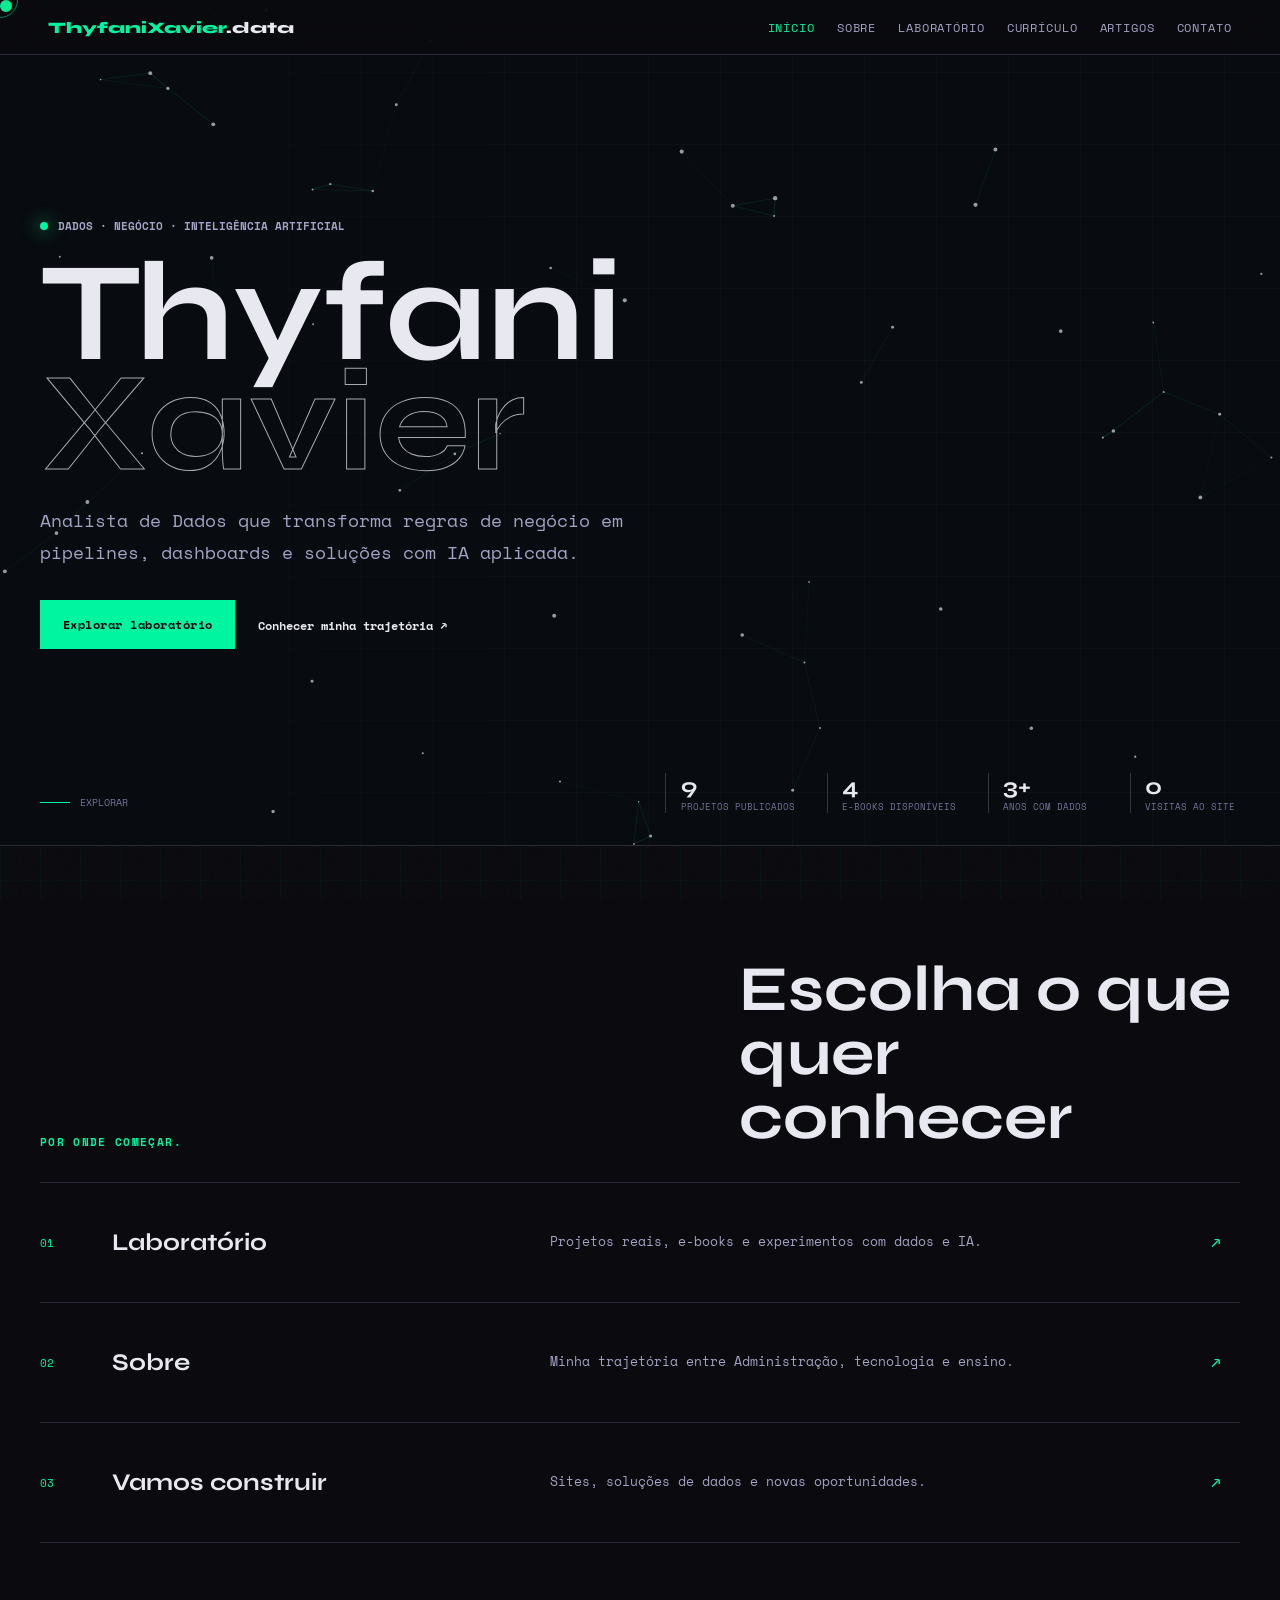
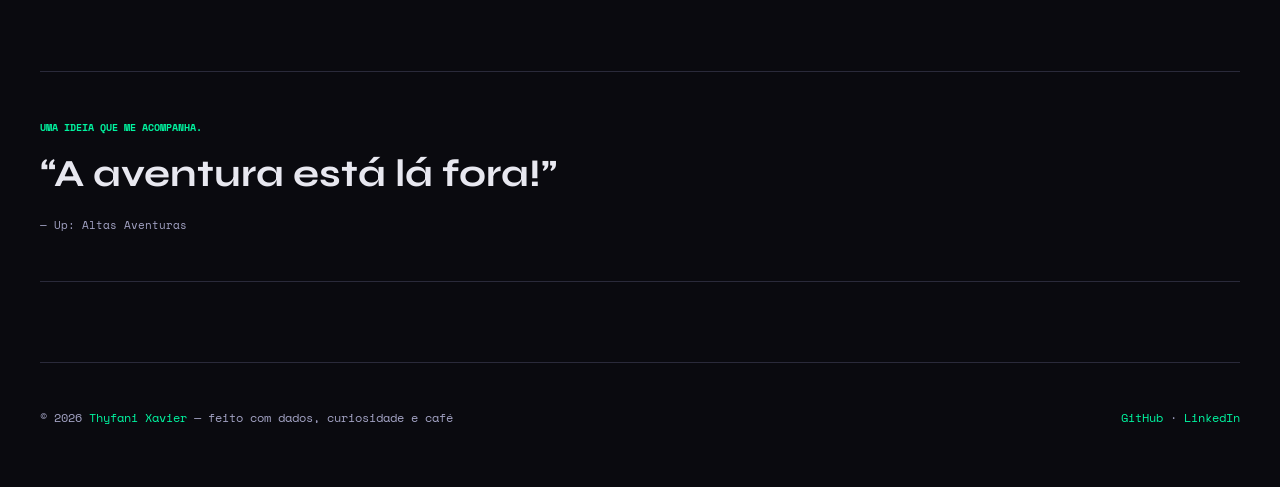
==== commit df0be6d0: "Merge remote-tracking branch 'origin/main' into codex/add-ai-ebooks # Conflicts: #	index.html" ====
--- a/index.html
+++ b/index.html
@@ -1,1728 +1,77 @@
 <!DOCTYPE html>
 <html lang="pt-BR">
 <head>
-  <meta property="og:title" content="Thyfani Xavier | Data Analyst Portfolio">
-  <meta property="og:description" content="Transformando dados em narrativas estratégicas.">
-  <meta property="og:image" content="https://media.licdn.com/dms/image/v2/D4D03AQHQVKSP62zfww/profile-displayphoto-crop_800_800/B4DZtav37JKAAM-/0/1766754058844?e=1773273600&v=beta&t=nEi2XgB4F4idExoF12gXCXjKYz4wpXlD-rHe1l3GPTU">
   <meta charset="UTF-8" />
   <meta name="viewport" content="width=device-width, initial-scale=1.0" />
+  <meta name="description" content="Portfólio de Thyfani Xavier, analista de dados com projetos em BI, SQL, ETL, SSIS e IA aplicada." />
+  <meta name="goatcounter-code" content="thyfani" />
+  <meta property="og:title" content="Thyfani Xavier | Data Analyst Portfolio" />
+  <meta property="og:description" content="Do dado bruto ao dashboard, da regra de negócio à solução com IA." />
+  <meta property="og:image" content="https://media.licdn.com/dms/image/v2/D4D03AQHQVKSP62zfww/profile-displayphoto-crop_800_800/B4DZtav37JKAAM-/0/1766754058844?e=1773273600&v=beta&t=nEi2XgB4F4idExoF12gXCXjKYz4wpXlD-rHe1l3GPTU" />
   <title>Thyfani Xavier — Data Analyst</title>
-  <link href="https://fonts.googleapis.com/css2?family=Space+Mono:ital,wght@0,400;0,700;1,400&family=Syne:wght@400;700;800&display=swap" rel="stylesheet" />
-  <style>
-    :root {
-      --bg: #0a0a0f;
-      --surface: #111118;
-      --card: #16161f;
-      --border: #2a2a3a;
-      --accent: #00f5a0;
-      --accent2: #7b5ea7;
-      --accent3: #ff6b6b;
-      --text: #e8e8f0;
-      --muted: #7070a0;
-      --glow: rgba(0, 245, 160, 0.15);
-    }
-
-    * { margin: 0; padding: 0; box-sizing: border-box; }
-    html { scroll-behavior: smooth; }
-
-    body {
-      background: var(--bg);
-      color: var(--text);
-      font-family: 'Space Mono', monospace;
-      overflow-x: hidden;
-      cursor: none;
-    }
-
-    .cursor {
-      width: 12px; height: 12px;
-      background: var(--accent);
-      border-radius: 50%;
-      position: fixed;
-      pointer-events: none;
-      z-index: 9999;
-      transition: transform 0.1s ease;
-      mix-blend-mode: difference;
-    }
-    .cursor-ring {
-      width: 36px; height: 36px;
-      border: 1px solid var(--accent);
-      border-radius: 50%;
-      position: fixed;
-      pointer-events: none;
-      z-index: 9998;
-      transition: all 0.15s ease;
-      opacity: 0.5;
-    }
-
-    body::before {
-      content: '';
-      position: fixed;
-      inset: 0;
-      background-image:
-        linear-gradient(rgba(0,245,160,0.03) 1px, transparent 1px),
-        linear-gradient(90deg, rgba(0,245,160,0.03) 1px, transparent 1px);
-      background-size: 40px 40px;
-      pointer-events: none;
-      z-index: 0;
-    }
-
-    body::after {
-      content: '';
-      position: fixed;
-      inset: 0;
-      background-image: url("data:image/svg+xml,%3Csvg viewBox='0 0 256 256' xmlns='http://www.w3.org/2000/svg'%3E%3Cfilter id='noise'%3E%3CfeTurbulence type='fractalNoise' baseFrequency='0.9' numOctaves='4' stitchTiles='stitch'/%3E%3C/filter%3E%3Crect width='100%25' height='100%25' filter='url(%23noise)' opacity='0.04'/%3E%3C/svg%3E");
-      pointer-events: none;
-      z-index: 0;
-      opacity: 0.4;
-    }
-
-    nav {
-      position: fixed;
-      top: 0; left: 0; right: 0;
-      z-index: 100;
-      padding: 1.2rem 3rem;
-      display: flex;
-      justify-content: space-between;
-      align-items: center;
-      background: rgba(10,10,15,0.8);
-      backdrop-filter: blur(20px);
-      border-bottom: 1px solid var(--border);
-    }
-
-    .nav-logo {
-      font-family: 'Syne', sans-serif;
-      font-weight: 800;
-      font-size: 1.1rem;
-      color: var(--accent);
-      letter-spacing: -0.02em;
-    }
-    .nav-logo span { color: var(--text); }
-
-    .nav-links { display: flex; gap: 2.5rem; list-style: none; }
-    .nav-links a {
-      color: var(--muted);
-      text-decoration: none;
-      font-size: 0.75rem;
-      letter-spacing: 0.1em;
-      text-transform: uppercase;
-      transition: color 0.2s;
-    }
-    .nav-links a:hover { color: var(--accent); }
-
-    #hero {
-      min-height: 100vh;
-      display: flex;
-      align-items: center;
-      position: relative;
-      padding: 8rem 3rem 4rem;
-      overflow: hidden;
-    }
-
-    .hero-blob {
-      position: absolute;
-      width: 600px; height: 600px;
-      background: radial-gradient(circle, rgba(0,245,160,0.08) 0%, transparent 70%);
-      top: -100px; right: -100px;
-      pointer-events: none;
-      animation: pulse 6s ease-in-out infinite;
-    }
-    .hero-blob2 {
-      position: absolute;
-      width: 400px; height: 400px;
-      background: radial-gradient(circle, rgba(123,94,167,0.1) 0%, transparent 70%);
-      bottom: 0; left: 200px;
-      pointer-events: none;
-      animation: pulse 8s ease-in-out infinite reverse;
-    }
-
-    @keyframes pulse {
-      0%, 100% { transform: scale(1); opacity: 1; }
-      50% { transform: scale(1.1); opacity: 0.7; }
-    }
-
-    .hero-content { position: relative; z-index: 1; max-width: 900px; }
-
-    .hero-tag {
-      display: inline-flex;
-      align-items: center;
-      gap: 0.5rem;
-      background: rgba(0,245,160,0.1);
-      border: 1px solid rgba(0,245,160,0.3);
-      color: var(--accent);
-      padding: 0.4rem 1rem;
-      border-radius: 2px;
-      font-size: 0.7rem;
-      letter-spacing: 0.15em;
-      text-transform: uppercase;
-      margin-bottom: 2rem;
-      animation: fadeInUp 0.6s ease both;
-    }
-    .hero-tag::before {
-      content: '';
-      width: 6px; height: 6px;
-      background: var(--accent);
-      border-radius: 50%;
-      animation: blink 1.5s ease infinite;
-    }
-
-    @keyframes blink {
-      0%, 100% { opacity: 1; }
-      50% { opacity: 0.2; }
-    }
-
-    h1 {
-      font-family: 'Syne', sans-serif;
-      font-weight: 800;
-      font-size: clamp(3rem, 8vw, 6.5rem);
-      line-height: 0.95;
-      letter-spacing: -0.04em;
-      margin-bottom: 1.5rem;
-      animation: fadeInUp 0.6s 0.1s ease both;
-    }
-    h1 .outline {
-      -webkit-text-stroke: 1px var(--accent);
-      color: transparent;
-    }
-    h1 .highlight { color: var(--accent); }
-
-    .hero-desc {
-      font-size: 0.9rem;
-      line-height: 1.8;
-      color: var(--muted);
-      max-width: 540px;
-      margin-bottom: 2.5rem;
-      animation: fadeInUp 0.6s 0.2s ease both;
-    }
-    .hero-desc strong { color: var(--text); }
-
-    .hero-cta {
-      display: flex;
-      gap: 1rem;
-      flex-wrap: wrap;
-      animation: fadeInUp 0.6s 0.3s ease both;
-    }
-
-    .btn-primary {
-      background: var(--accent);
-      color: var(--bg);
-      padding: 0.85rem 2rem;
-      font-family: 'Space Mono', monospace;
-      font-size: 0.8rem;
-      font-weight: 700;
-      letter-spacing: 0.05em;
-      text-decoration: none;
-      border: none;
-      cursor: none;
-      transition: all 0.2s;
-      clip-path: polygon(0 0, calc(100% - 10px) 0, 100% 10px, 100% 100%, 10px 100%, 0 calc(100% - 10px));
-    }
-    .btn-primary:hover {
-      background: #00ffc8;
-      transform: translateY(-2px);
-      box-shadow: 0 8px 30px rgba(0,245,160,0.3);
-    }
-
-    .btn-ghost {
-      border: 1px solid var(--border);
-      color: var(--text);
-      padding: 0.85rem 2rem;
-      font-family: 'Space Mono', monospace;
-      font-size: 0.8rem;
-      letter-spacing: 0.05em;
-      text-decoration: none;
-      transition: all 0.2s;
-      clip-path: polygon(0 0, calc(100% - 10px) 0, 100% 10px, 100% 100%, 10px 100%, 0 calc(100% - 10px));
-    }
-    .btn-ghost:hover { border-color: var(--accent); color: var(--accent); }
-
-    .hero-stats {
-      position: absolute;
-      right: 4rem;
-      bottom: 4rem;
-      display: flex;
-      flex-direction: column;
-      gap: 1.5rem;
-      animation: fadeInUp 0.6s 0.4s ease both;
-    }
-    .stat { text-align: right; }
-    .stat-num {
-      font-family: 'Syne', sans-serif;
-      font-weight: 800;
-      font-size: 2rem;
-      color: var(--accent);
-      line-height: 1;
-    }
-    .stat-label {
-      font-size: 0.65rem;
-      color: var(--muted);
-      letter-spacing: 0.1em;
-      text-transform: uppercase;
-    }
-
-    @keyframes fadeInUp {
-      from { opacity: 0; transform: translateY(20px); }
-      to { opacity: 1; transform: translateY(0); }
-    }
-
-    .ticker {
-      background: var(--accent);
-      padding: 0.7rem 0;
-      overflow: hidden;
-      white-space: nowrap;
-      position: relative;
-      z-index: 1;
-    }
-    .ticker-inner {
-      display: inline-block;
-      animation: ticker 25s linear infinite;
-    }
-    .ticker span {
-      color: var(--bg);
-      font-size: 0.75rem;
-      font-weight: 700;
-      letter-spacing: 0.1em;
-      text-transform: uppercase;
-      margin-right: 3rem;
-    }
-    .ticker span::before { content: '▸ '; }
-
-    @keyframes ticker {
-      from { transform: translateX(0); }
-      to { transform: translateX(-50%); }
-    }
-
-    section {
-      position: relative;
-      z-index: 1;
-      padding: 6rem 3rem;
-    }
-
-    .section-header {
-      display: flex;
-      align-items: center;
-      gap: 1rem;
-      margin-bottom: 3.5rem;
-    }
-    .section-num { font-size: 0.7rem; color: var(--accent); letter-spacing: 0.1em; font-weight: 700; }
-    .section-title {
-      font-family: 'Syne', sans-serif;
-      font-weight: 800;
-      font-size: clamp(1.8rem, 3vw, 2.5rem);
-      letter-spacing: -0.03em;
-    }
-    .section-line { flex: 1; height: 1px; background: var(--border); }
-
-    /* About */
-    #about { max-width: 1200px; margin: 0 auto; }
-    .about-grid {
-      display: grid;
-      grid-template-columns: 1fr 1fr;
-      gap: 4rem;
-      align-items: center;
-    }
-    .about-text p {
-      color: var(--muted);
-      line-height: 1.9;
-      font-size: 0.88rem;
-      margin-bottom: 1.2rem;
-    }
-    .about-text p strong { color: var(--text); }
-    .quote-box {
-      background: var(--card);
-      border-left: 3px solid var(--accent);
-      padding: 1.5rem 2rem;
-      margin-top: 2rem;
-      font-style: italic;
-      color: var(--muted);
-      font-size: 0.85rem;
-      line-height: 1.7;
-    }
-    .quote-box cite {
-      display: block;
-      color: var(--accent);
-      font-style: normal;
-      font-size: 0.7rem;
-      margin-top: 0.5rem;
-      letter-spacing: 0.05em;
-    }
-
-    .skills-grid { display: grid; grid-template-columns: 1fr 1fr; gap: 1rem; }
-    .skills-grid .skill-item:last-child:nth-child(odd) { grid-column: 1 / -1; }
-    .skill-item {
-      background: var(--card);
-      border: 1px solid var(--border);
-      padding: 1.2rem;
-      transition: all 0.3s;
-      position: relative;
-      overflow: hidden;
-    }
-    .skill-item::before {
-      content: '';
-      position: absolute;
-      top: 0; left: 0; right: 0;
-      height: 2px;
-      background: var(--accent);
-      transform: scaleX(0);
-      transform-origin: left;
-      transition: transform 0.3s;
-    }
-    .skill-item:hover::before { transform: scaleX(1); }
-    .skill-item:hover { border-color: rgba(0,245,160,0.3); }
-    .skill-name { font-size: 0.75rem; font-weight: 700; color: var(--text); margin-bottom: 0.5rem; letter-spacing: 0.05em; }
-    .skill-bar { height: 3px; background: var(--border); border-radius: 2px; overflow: hidden; }
-    .skill-fill {
-      height: 100%;
-      background: linear-gradient(90deg, var(--accent), var(--accent2));
-      border-radius: 2px;
-      animation: fillBar 1.5s ease both;
-      animation-play-state: paused;
-    }
-    .skill-fill.animate { animation-play-state: running; }
-    @keyframes fillBar { from { width: 0 !important; } }
-    .skill-pct { font-size: 0.65rem; color: var(--muted); margin-top: 0.3rem; text-align: right; }
-
-    /* Projects */
-    #projects { max-width: 1200px; margin: 0 auto; }
-
-    /* Card destaque — Finly */
-    .project-card-featured {
-      background: var(--card);
-      border: 1px solid rgba(0,245,160,0.4);
-      padding: 2.5rem;
-      position: relative;
-      overflow: hidden;
-      transition: all 0.3s;
-      margin-bottom: 1.5rem;
-      display: grid;
-      grid-template-columns: 1fr 1fr;
-      gap: 3rem;
-      align-items: center;
-    }
-    .project-card-featured::before {
-      content: 'DESTAQUE';
-      position: absolute;
-      top: 1rem; right: 1rem;
-      background: var(--accent);
-      color: var(--bg);
-      font-size: 0.6rem;
-      font-weight: 700;
-      letter-spacing: 0.15em;
-      padding: 0.2rem 0.6rem;
-    }
-    .project-card-featured::after {
-      content: '';
-      position: absolute;
-      inset: 0;
-      background: linear-gradient(135deg, rgba(0,245,160,0.04) 0%, transparent 60%);
-      pointer-events: none;
-    }
-    .project-card-featured:hover {
-      border-color: rgba(0,245,160,0.7);
-      box-shadow: 0 20px 60px rgba(0,0,0,0.5), 0 0 40px rgba(0,245,160,0.08);
-      transform: translateY(-4px);
-    }
-
-    .featured-left {}
-    .featured-title {
-      font-family: 'Syne', sans-serif;
-      font-weight: 800;
-      font-size: 2rem;
-      letter-spacing: -0.03em;
-      margin-bottom: 0.8rem;
-      color: var(--accent);
-    }
-    .featured-subtitle {
-      font-size: 0.8rem;
-      color: var(--muted);
-      line-height: 1.8;
-      margin-bottom: 1.5rem;
-    }
-    .featured-subtitle strong { color: var(--text); }
-
-    .insights-list {
-      display: flex;
-      flex-direction: column;
-      gap: 0.6rem;
-      margin-bottom: 1.5rem;
-    }
-    .insight-item {
-      display: flex;
-      align-items: flex-start;
-      gap: 0.8rem;
-      font-size: 0.72rem;
-      color: var(--muted);
-      line-height: 1.5;
-    }
-    .insight-item::before {
-      content: '▸';
-      color: var(--accent);
-      flex-shrink: 0;
-      margin-top: 0.05rem;
-    }
-    .insight-item strong { color: var(--text); }
-
-    .featured-right {
-      background: rgba(0,245,160,0.03);
-      border: 1px solid rgba(0,245,160,0.15);
-      padding: 1.5rem;
-    }
-    .stat-grid {
-      display: grid;
-      grid-template-columns: 1fr 1fr;
-      gap: 1rem;
-      margin-bottom: 1.5rem;
-    }
-    .stat-box {
-      text-align: center;
-      padding: 1rem;
-      background: var(--card);
-      border: 1px solid var(--border);
-    }
-    .stat-box-num {
-      font-family: 'Syne', sans-serif;
-      font-weight: 800;
-      font-size: 1.6rem;
-      color: var(--accent);
-      line-height: 1;
-      margin-bottom: 0.3rem;
-    }
-    .stat-box-label {
-      font-size: 0.6rem;
-      color: var(--muted);
-      letter-spacing: 0.08em;
-      text-transform: uppercase;
-    }
-    .stack-list {
-      display: flex;
-      flex-wrap: wrap;
-      gap: 0.4rem;
-    }
-
-    .projects-grid {
-      display: grid;
-      grid-template-columns: repeat(auto-fill, minmax(320px, 1fr));
-      gap: 1.5rem;
-    }
-    .project-card {
-      background: var(--card);
-      border: 1px solid var(--border);
-      padding: 2rem;
-      position: relative;
-      overflow: hidden;
-      transition: all 0.3s;
-    }
-    .project-card::after {
-      content: '';
-      position: absolute;
-      inset: 0;
-      background: linear-gradient(135deg, transparent 60%, rgba(0,245,160,0.04));
-      pointer-events: none;
-    }
-    .project-card:hover {
-      border-color: rgba(0,245,160,0.3);
-      transform: translateY(-4px);
-      box-shadow: 0 20px 60px rgba(0,0,0,0.5), 0 0 0 1px rgba(0,245,160,0.1);
-    }
-    .project-card:hover .project-arrow { transform: translate(3px, -3px); }
-
-    .project-top {
-      display: flex;
-      justify-content: space-between;
-      align-items: flex-start;
-      margin-bottom: 1.2rem;
-    }
-    .project-icon {
-      width: 44px; height: 44px;
-      background: rgba(0,245,160,0.1);
-      border: 1px solid rgba(0,245,160,0.2);
-      display: flex;
-      align-items: center;
-      justify-content: center;
-      font-size: 1.2rem;
-    }
-    .project-arrow {
-      color: var(--muted);
-      font-size: 1.2rem;
-      transition: transform 0.2s;
-      text-decoration: none;
-    }
-    .project-title {
-      font-family: 'Syne', sans-serif;
-      font-weight: 700;
-      font-size: 1.1rem;
-      margin-bottom: 0.6rem;
-      letter-spacing: -0.02em;
-    }
-    .project-desc { font-size: 0.78rem; color: var(--muted); line-height: 1.7; margin-bottom: 1.5rem; }
-    .project-desc strong { color: var(--text); }
-    .project-tags { display: flex; flex-wrap: wrap; gap: 0.4rem; }
-    .tag {
-      background: rgba(123,94,167,0.15);
-      border: 1px solid rgba(123,94,167,0.3);
-      color: #b89cd8;
-      padding: 0.2rem 0.6rem;
-      font-size: 0.65rem;
-      letter-spacing: 0.05em;
-      text-transform: uppercase;
-    }
-    .tag.green {
-      background: rgba(0,245,160,0.1);
-      border-color: rgba(0,245,160,0.3);
-      color: var(--accent);
-    }
-
-    /* Articles */
-    #articles { background: var(--surface); }
-    #articles .inner { max-width: 1200px; margin: 0 auto; }
-    .articles-list { display: flex; flex-direction: column; gap: 1rem; }
-    .article-card {
-      background: var(--card);
-      border: 1px solid var(--border);
-      padding: 1.8rem 2rem;
-      display: flex;
-      align-items: center;
-      gap: 2rem;
-      text-decoration: none;
-      transition: all 0.3s;
-      position: relative;
-      overflow: hidden;
-    }
-    .article-card::before {
-      content: '';
-      position: absolute;
-      left: 0; top: 0; bottom: 0;
-      width: 3px;
-      background: var(--accent);
-      transform: scaleY(0);
-      transform-origin: bottom;
-      transition: transform 0.3s;
-    }
-    .article-card:hover { border-color: rgba(0,245,160,0.2); transform: translateX(4px); }
-    .article-card:hover::before { transform: scaleY(1); }
-    .article-num {
-      font-family: 'Syne', sans-serif;
-      font-weight: 800;
-      font-size: 2.5rem;
-      color: var(--border);
-      min-width: 60px;
-      line-height: 1;
-    }
-    .article-body { flex: 1; }
-    .article-title {
-      font-family: 'Syne', sans-serif;
-      font-weight: 700;
-      font-size: 1rem;
-      color: var(--text);
-      margin-bottom: 0.3rem;
-      letter-spacing: -0.01em;
-    }
-    .article-meta { font-size: 0.7rem; color: var(--muted); letter-spacing: 0.05em; }
-    .article-arrow { color: var(--muted); font-size: 1.2rem; transition: all 0.2s; }
-    .article-card:hover .article-arrow { color: var(--accent); transform: translateX(4px); }
-
-    /* Contact */
-    #contact { max-width: 900px; margin: 0 auto; text-align: center; }
-    .contact-big {
-      font-family: 'Syne', sans-serif;
-      font-weight: 800;
-      font-size: clamp(2.5rem, 6vw, 5rem);
-      line-height: 1;
-      letter-spacing: -0.04em;
-      margin-bottom: 1.5rem;
-    }
-    .contact-big .outline { -webkit-text-stroke: 1px var(--accent); color: transparent; }
-    .contact-sub {
-      color: var(--muted);
-      font-size: 0.85rem;
-      line-height: 1.8;
-      margin-bottom: 3rem;
-      max-width: 500px;
-      margin-left: auto;
-      margin-right: auto;
-    }
-    .social-links { display: flex; justify-content: center; gap: 1rem; flex-wrap: wrap; }
-    .social-link {
-      display: flex;
-      align-items: center;
-      gap: 0.6rem;
-      background: var(--card);
-      border: 1px solid var(--border);
-      color: var(--muted);
-      padding: 0.9rem 1.5rem;
-      font-size: 0.75rem;
-      text-decoration: none;
-      letter-spacing: 0.08em;
-      text-transform: uppercase;
-      transition: all 0.2s;
-      clip-path: polygon(0 0, calc(100% - 8px) 0, 100% 8px, 100% 100%, 8px 100%, 0 calc(100% - 8px));
-    }
-    .social-link:hover { border-color: var(--accent); color: var(--accent); background: rgba(0,245,160,0.05); }
-
-    footer {
-      position: relative;
-      z-index: 1;
-      border-top: 1px solid var(--border);
-      padding: 2rem 3rem;
-      display: flex;
-      justify-content: space-between;
-      align-items: center;
-    }
-    footer p { font-size: 0.7rem; color: var(--muted); letter-spacing: 0.05em; }
-    footer .accent { color: var(--accent); }
-
-    .terminal-badge {
-      position: fixed;
-      bottom: 2rem;
-      right: 2rem;
-      background: var(--card);
-      border: 1px solid var(--border);
-      padding: 0.6rem 1rem;
-      font-size: 0.65rem;
-      color: var(--accent);
-      letter-spacing: 0.05em;
-      z-index: 100;
-      animation: fadeInUp 1s 1s ease both;
-    }
-    .terminal-badge::before { content: '> '; color: var(--muted); }
-    .cursor-blink {
-      display: inline-block;
-      width: 7px; height: 12px;
-      background: var(--accent);
-      vertical-align: middle;
-      margin-left: 2px;
-      animation: blink 1s step-end infinite;
-    }
-
-
-    /* Galeria Polaroid */
-    .galeria-grid {
-      display: flex;
-      flex-wrap: wrap;
-      gap: 2rem;
-      justify-content: center;
-      padding: 1rem 0 2rem;
-    }
-    .galeria-card {
-      background: #f8f4ee;
-      padding: 12px 12px 48px;
-      box-shadow: 0 4px 15px rgba(0,0,0,0.4), 0 1px 3px rgba(0,0,0,0.2);
-      transition: transform 0.3s ease, box-shadow 0.3s ease;
-      cursor: default;
-      position: relative;
-      width: 220px;
-    }
-    .galeria-card:nth-child(odd) { transform: rotate(-2deg); }
-    .galeria-card:nth-child(even) { transform: rotate(1.5deg); }
-    .galeria-card:nth-child(3n) { transform: rotate(-1deg); }
-    .galeria-card:hover {
-      transform: rotate(0deg) scale(1.05) translateY(-8px) !important;
-      box-shadow: 0 20px 40px rgba(0,0,0,0.5);
-      z-index: 10;
-    }
-    .galeria-card img {
-      width: 100%;
-      aspect-ratio: 1/1;
-      object-fit: cover;
-      display: block;
-      filter: sepia(5%) contrast(1.05);
-    }
-    .galeria-card.galeria-grande { width: 280px; }
-    .galeria-card.galeria-grande img { aspect-ratio: 4/3; }
-    .galeria-legenda {
-      position: absolute;
-      bottom: 0; left: 0; right: 0;
-      height: 48px;
-      display: flex;
-      flex-direction: column;
-      align-items: center;
-      justify-content: center;
-      gap: 2px;
-      padding: 0 8px;
-    }
-    .galeria-tag {
-      font-size: 0.55rem;
-      font-weight: 700;
-      letter-spacing: 0.12em;
-      text-transform: uppercase;
-      color: var(--accent2);
-      font-family: 'Space Mono', monospace;
-    }
-    .galeria-legenda p {
-      font-size: 0.62rem;
-      color: #333;
-      line-height: 1.3;
-      text-align: center;
-      font-family: 'Space Mono', monospace;
-      overflow: hidden;
-      display: -webkit-box;
-      -webkit-line-clamp: 2;
-      -webkit-box-orient: vertical;
-    }
-    @media (max-width: 768px) {
-      .galeria-card { width: 160px; }
-      .galeria-card.galeria-grande { width: 200px; }
-    }
-
-    /* Produtos */
-    #produtos { max-width: 1200px; margin: 0 auto; }
-    .produtos-intro {
-      font-size: 0.85rem;
-      color: var(--muted);
-      line-height: 1.8;
-      max-width: 600px;
-      margin-bottom: 3rem;
-    }
-    .produtos-intro strong { color: var(--text); }
-    .produtos-categorias {
-      display: flex;
-      gap: 0.6rem;
-      flex-wrap: wrap;
-      margin-bottom: 2.5rem;
-    }
-    .cat-btn {
-      background: var(--card);
-      border: 1px solid var(--border);
-      color: var(--muted);
-      padding: 0.4rem 1rem;
-      font-family: 'Space Mono', monospace;
-      font-size: 0.7rem;
-      letter-spacing: 0.08em;
-      text-transform: uppercase;
-      cursor: none;
-      transition: all 0.2s;
-    }
-    .cat-btn.active, .cat-btn:hover {
-      border-color: var(--accent);
-      color: var(--accent);
-      background: rgba(0,245,160,0.05);
-    }
-    .produtos-grid {
-      display: grid;
-      grid-template-columns: repeat(auto-fill, minmax(280px, 1fr));
-      gap: 1.2rem;
-    }
-    .produto-card {
-      background: var(--card);
-      border: 1px solid var(--border);
-      padding: 1.8rem;
-      position: relative;
-      overflow: hidden;
-      transition: all 0.3s;
-      display: flex;
-      flex-direction: column;
-    }
-    .produto-card:hover {
-      border-color: rgba(0,245,160,0.3);
-      transform: translateY(-3px);
-      box-shadow: 0 16px 40px rgba(0,0,0,0.4);
-    }
-    .produto-badge {
-      position: absolute;
-      top: 0; right: 0;
-      font-size: 0.6rem;
-      font-weight: 700;
-      letter-spacing: 0.12em;
-      padding: 0.25rem 0.7rem;
-      text-transform: uppercase;
-    }
-    .badge-breve { background: rgba(123,94,167,0.3); color: #b89cd8; }
-    .badge-gratis { background: rgba(0,245,160,0.15); color: var(--accent); }
-    .badge-pago { background: rgba(255,107,107,0.15); color: var(--accent3); }
-    .produto-icon {
-      font-size: 2rem;
-      margin-bottom: 1rem;
-    }
-    .produto-cat {
-      font-size: 0.6rem;
-      color: var(--accent);
-      letter-spacing: 0.12em;
-      text-transform: uppercase;
-      margin-bottom: 0.5rem;
-    }
-    .produto-title {
-      font-family: 'Syne', sans-serif;
-      font-weight: 700;
-      font-size: 1rem;
-      color: var(--text);
-      margin-bottom: 0.6rem;
-      letter-spacing: -0.01em;
-    }
-    .produto-desc {
-      font-size: 0.75rem;
-      color: var(--muted);
-      line-height: 1.6;
-      flex: 1;
-      margin-bottom: 1.2rem;
-    }
-    .produto-footer {
-      display: flex;
-      justify-content: space-between;
-      align-items: center;
-      margin-top: auto;
-      padding-top: 1rem;
-      border-top: 1px solid var(--border);
-    }
-    .produto-preco {
-      font-family: 'Syne', sans-serif;
-      font-weight: 700;
-      font-size: 1rem;
-      color: var(--accent);
-    }
-    .produto-preco.tbd {
-      font-size: 0.7rem;
-      color: var(--muted);
-      font-family: 'Space Mono', monospace;
-      font-weight: 400;
-    }
-    .btn-produto {
-      background: var(--accent);
-      color: var(--bg);
-      padding: 0.5rem 1rem;
-      font-family: 'Space Mono', monospace;
-      font-size: 0.7rem;
-      font-weight: 700;
-      letter-spacing: 0.05em;
-      text-decoration: none;
-      border: none;
-      cursor: none;
-      transition: all 0.2s;
-      clip-path: polygon(0 0, calc(100% - 6px) 0, 100% 6px, 100% 100%, 6px 100%, 0 calc(100% - 6px));
-    }
-    .btn-produto:hover { background: #00ffc8; }
-    .btn-produto-ghost {
-      border: 1px solid var(--border);
-      color: var(--muted);
-      padding: 0.5rem 1rem;
-      font-family: 'Space Mono', monospace;
-      font-size: 0.7rem;
-      letter-spacing: 0.05em;
-      text-decoration: none;
-      transition: all 0.2s;
-      clip-path: polygon(0 0, calc(100% - 6px) 0, 100% 6px, 100% 100%, 6px 100%, 0 calc(100% - 6px));
-    }
-    .btn-produto-ghost:hover { border-color: var(--accent); color: var(--accent); }
-    .produtos-cta {
-      text-align: center;
-      margin-top: 2.5rem;
-      padding: 2rem;
-      background: var(--card);
-      border: 1px solid var(--border);
-    }
-    .produtos-cta p {
-      font-size: 0.8rem;
-      color: var(--muted);
-      margin-bottom: 1rem;
-    }
-    .produtos-cta strong { color: var(--text); }
-    .about-photo-grid { position: relative; }
-    .photo-main {
-      width: 100%;
-      aspect-ratio: 4/3;
-      object-fit: cover;
-      object-position: top;
-      display: block;
-      filter: grayscale(20%);
-      border: 1px solid var(--border);
-    }
-    .photo-caption {
-      background: var(--card);
-      border: 1px solid var(--border);
-      border-top: none;
-      padding: 0.8rem 1rem;
-      display: flex;
-      align-items: center;
-      gap: 0.8rem;
-    }
-    .photo-caption-tag {
-      background: rgba(0,245,160,0.1);
-      border: 1px solid rgba(0,245,160,0.3);
-      color: var(--accent);
-      font-size: 0.6rem;
-      letter-spacing: 0.1em;
-      text-transform: uppercase;
-      padding: 0.2rem 0.6rem;
-      flex-shrink: 0;
-    }
-    .photo-caption p { font-size: 0.72rem; color: var(--muted); }
-
-    /* Currículo */
-    #curriculo { background: var(--surface); }
-    #curriculo .inner { max-width: 1200px; margin: 0 auto; }
-    .curriculo-grid {
-      display: grid;
-      grid-template-columns: 1fr 1fr;
-      gap: 3rem;
-    }
-    .curriculo-col h3 {
-      font-family: 'Syne', sans-serif;
-      font-weight: 700;
-      font-size: 0.8rem;
-      color: var(--accent);
-      letter-spacing: 0.12em;
-      text-transform: uppercase;
-      margin-bottom: 1.5rem;
-    }
-    .timeline { display: flex; flex-direction: column; gap: 0; }
-    .timeline-item {
-      display: flex;
-      gap: 1.2rem;
-      padding-bottom: 1.8rem;
-      position: relative;
-    }
-    .timeline-item:not(:last-child)::before {
-      content: '';
-      position: absolute;
-      left: 11px;
-      top: 24px;
-      bottom: 0;
-      width: 1px;
-      background: var(--border);
-    }
-    .timeline-dot {
-      width: 24px; height: 24px;
-      border: 2px solid var(--accent);
-      border-radius: 50%;
-      background: var(--bg);
-      flex-shrink: 0;
-      display: flex;
-      align-items: center;
-      justify-content: center;
-      margin-top: 2px;
-    }
-    .timeline-dot::after {
-      content: '';
-      width: 8px; height: 8px;
-      background: var(--accent);
-      border-radius: 50%;
-    }
-    .timeline-body {}
-    .timeline-period {
-      font-size: 0.65rem;
-      color: var(--accent);
-      letter-spacing: 0.08em;
-      margin-bottom: 0.2rem;
-    }
-    .timeline-title {
-      font-family: 'Syne', sans-serif;
-      font-weight: 700;
-      font-size: 0.9rem;
-      color: var(--text);
-      margin-bottom: 0.1rem;
-    }
-    .timeline-sub {
-      font-size: 0.72rem;
-      color: var(--muted);
-      margin-bottom: 0.5rem;
-    }
-    .timeline-desc {
-      font-size: 0.72rem;
-      color: var(--muted);
-      line-height: 1.6;
-    }
-    .timeline-desc strong { color: var(--text); }
-
-    .cert-list { display: flex; flex-direction: column; gap: 0.6rem; }
-    .cert-item {
-      background: var(--card);
-      border: 1px solid var(--border);
-      padding: 0.9rem 1.2rem;
-      display: flex;
-      justify-content: space-between;
-      align-items: center;
-      gap: 1rem;
-      transition: border-color 0.2s;
-    }
-    .cert-item:hover { border-color: rgba(0,245,160,0.3); }
-    .cert-name { font-size: 0.75rem; color: var(--text); font-weight: 500; }
-    .cert-meta { font-size: 0.65rem; color: var(--muted); margin-top: 0.2rem; }
-    .cert-year {
-      font-family: 'Syne', sans-serif;
-      font-weight: 700;
-      font-size: 0.8rem;
-      color: var(--accent);
-      flex-shrink: 0;
-    }
-
-    @media (max-width: 768px) {
-      .curriculo-grid { grid-template-columns: 1fr; gap: 2rem; }
-    }
-  </style>
+  <link rel="preconnect" href="https://fonts.googleapis.com" />
+  <link rel="preconnect" href="https://fonts.gstatic.com" crossorigin />
+  <link href="https://fonts.googleapis.com/css2?family=Space+Mono:wght@400;700&family=Syne:wght@400;700;800&display=swap" rel="stylesheet" />
+  <link rel="stylesheet" href="assets/styles.css" />
 </head>
-<body>
-
+<body data-page="home">
   <div class="cursor" id="cursor"></div>
   <div class="cursor-ring" id="cursorRing"></div>
 
-  <nav>
-    <div class="nav-logo">ThyfaniXavier<span>.data</span></div>
-    <ul class="nav-links">
-      <li><a href="#about">Sobre</a></li>
-      <li><a href="#projects">Projetos</a></li>
-      <li><a href="#produtos">Produtos</a></li>
-      <li><a href="#curriculo">Currículo</a></li>
-      <li><a href="#articles">Artigos</a></li>
-      <li><a href="#contact">Contato</a></li>
-    </ul>
-  </nav>
+  <header class="site-nav">
+    <a class="nav-logo" href="index.html">ThyfaniXavier<span>.data</span></a>
+    <button class="nav-toggle" type="button" aria-expanded="false" aria-controls="navLinks">menu</button>
+    <nav class="nav-links" id="navLinks" aria-label="Navegação principal">
+      <a data-nav="home" href="index.html">Início</a>
+      <a data-nav="sobre" href="sobre.html">Sobre</a>
+      <a data-nav="laboratorio" href="laboratorio.html">Laboratório</a>
+      <a data-nav="curriculo" href="curriculo.html">Currículo</a>
+      <a data-nav="artigos" href="artigos.html">Artigos</a>
+      <a data-nav="contato" href="contato.html">Contato</a>
+    </nav>
+  </header>
 
-  <section id="hero">
-    <div class="hero-blob"></div>
-    <div class="hero-blob2"></div>
-    <div class="hero-content">
-      <div class="hero-tag">disponível para oportunidades</div>
-      <h1>
-        Thyfani<br>
-        <span class="outline">Xavier</span><br>
-        <span class="highlight">Data.</span>
-      </h1>
-      <p class="hero-desc">
-        Formada em ADM, fui pra área de BI e não parei mais. Hoje sou <strong>Analista de Dados</strong> com 3+ anos construindo pipelines, dashboards e — mais recentemente — aplicações com <strong>IA local</strong>. Entendo o negócio antes de abrir o Power BI.
-      </p>
-      <div class="hero-cta">
-        <a href="#projects" class="btn-primary">Ver Projetos</a>
-        <a href="https://www.linkedin.com/in/thyfani-xavier-4b6904142/" target="_blank" class="btn-ghost">LinkedIn →</a>
-      </div>
-    </div>
-    <div class="hero-stats">
-      <div class="stat">
-        <div class="stat-num">9+</div>
-        <div class="stat-label">Repositórios</div>
-      </div>
-      <div class="stat">
-        <div class="stat-num">4</div>
-        <div class="stat-label">Artigos</div>
-      </div>
-      <div class="stat">
-        <div class="stat-num">∞</div>
-        <div class="stat-label">Curiosidade</div>
-      </div>
-    </div>
-  </section>
-
-  <div class="ticker" aria-hidden="true">
-    <div class="ticker-inner">
-      <span>Python</span><span>Power BI</span><span>SQL</span><span>Análise RFM</span>
-      <span>LLMs Locais</span><span>Ollama</span><span>Machine Learning</span>
-      <span>Data Storytelling</span><span>Plotly</span><span>Streamlit</span>
-      <span>Visualização de Dados</span><span>Medium Writer</span>
-      <span>Python</span><span>Power BI</span><span>SQL</span><span>Análise RFM</span>
-      <span>LLMs Locais</span><span>Ollama</span><span>Machine Learning</span>
-      <span>Data Storytelling</span><span>Plotly</span><span>Streamlit</span>
-      <span>Visualização de Dados</span><span>Medium Writer</span>
-    </div>
-  </div>
-
-  <section id="about">
-    <div class="section-header">
-      <span class="section-num">01.</span>
-      <h2 class="section-title">Sobre mim</h2>
-      <div class="section-line"></div>
-    </div>
-    <div class="about-grid">
-      <div class="about-text">
-        <p>Oi! Sou <strong>Thyfani Xavier</strong>, Analista de Dados com mais de <strong>3 anos de experiência</strong> construindo soluções de BI do zero — do dado bruto ao dashboard estratégico.</p>
-        <p>Minha trajetória começa na <strong>Administração</strong>. Esse background me dá algo que analistas puramente técnicos raramente têm: eu entendo o negócio antes de abrir qualquer ferramenta. Sei o que a gestão precisa ver, não só o que os dados podem mostrar.</p>
-        <p>Na prática cubro o ciclo completo: extração com <strong>SQL e SSIS</strong>, transformação com <strong>Power Query</strong>, modelagem e entrega no <strong>Power BI</strong>. E recentemente comecei a incorporar <strong>LLMs locais</strong> nos projetos — sem API paga, sem dado na nuvem.</p>
-        <p>Além de construir, eu <strong>ensino</strong> — já conduzi workshops de IA e Excel internamente e escrevo sobre dados no Medium.</p>
-        <div class="quote-box">
-          "É a nossa escolha que revela o que realmente somos."
-          <cite>— Dumbledore</cite>
+  <main class="home-main">
+    <section class="home-stage" id="inicio">
+      <canvas class="data-canvas" id="dataCanvas" aria-hidden="true"></canvas>
+      <div class="home-stage-grid" aria-hidden="true"></div>
+      <div class="home-stage-content">
+        <span class="home-kicker"><i></i> dados · negócio · inteligência artificial</span>
+        <h1>Thyfani<br /><span>Xavier</span></h1>
+        <p>Analista de Dados que transforma regras de negócio em pipelines, dashboards e soluções com IA aplicada.</p>
+        <div class="home-actions">
+          <a class="btn-primary" href="laboratorio.html">Explorar laboratório</a>
+          <a class="home-text-link" href="sobre.html">Conhecer minha trajetória <span aria-hidden="true">↗</span></a>
         </div>
       </div>
-      <div class="about-right">
-        <div class="about-photo-grid">
-          <img src="[data-uri]" alt="Thyfani Xavier" class="photo-main" />
-          <div class="photo-caption">
-            <div class="photo-caption-tag">workshop</div>
-            <p>Conduzindo workshop de IA na DVG Grupo</p>
-          </div>
-        </div>
-        <div class="skills-grid">
-          <div class="skill-item">
-            <div class="skill-name">Python</div>
-            <div class="skill-bar"><div class="skill-fill" style="width:20%"></div></div>
-            <div class="skill-pct">20% — leio bem, uso com IA</div>
-          </div>
-          <div class="skill-item">
-            <div class="skill-name">SQL</div>
-            <div class="skill-bar"><div class="skill-fill" style="width:65%"></div></div>
-            <div class="skill-pct">65% — consultas, joins, subqueries</div>
-          </div>
-          <div class="skill-item">
-            <div class="skill-name">Power BI + Power Query</div>
-            <div class="skill-bar"><div class="skill-fill" style="width:78%"></div></div>
-            <div class="skill-pct">78% — modelagem, DAX, ETL</div>
-          </div>
-          <div class="skill-item">
-            <div class="skill-name">LLMs / IA Aplicada</div>
-            <div class="skill-bar"><div class="skill-fill" style="width:60%"></div></div>
-            <div class="skill-pct">60% — prompt eng., APIs, tokens</div>
-          </div>
-          <div class="skill-item" style="grid-column: 1 / -1;">
-            <div class="skill-name">SSIS + Banco de Dados</div>
-            <div class="skill-bar"><div class="skill-fill" style="width:20%"></div></div>
-            <div class="skill-pct">20% — iniciando</div>
-          </div>
-        </div>
+      <div class="home-signal" aria-label="Resumo do portfólio">
+        <div><strong>9</strong><span>projetos publicados</span></div>
+        <div><strong>4</strong><span>e-books disponíveis</span></div>
+        <div><strong>3+</strong><span>anos com dados</span></div>
+        <div class="visitor-stat" data-visitor-stat hidden><strong data-visitor-count>0</strong><span>visitas ao site</span></div>
       </div>
-    </div>
-  </section>
+      <a class="home-scroll" href="#caminhos" aria-label="Ir para os caminhos do portfólio"><span></span> explorar</a>
+    </section>
 
-  <section id="projects" style="background: var(--surface);">
-    <div style="max-width:1200px; margin: 0 auto;">
-      <div class="section-header">
-        <span class="section-num">02.</span>
-        <h2 class="section-title">Projetos</h2>
-        <div class="section-line"></div>
-      </div>
+    <section class="home-paths" id="caminhos">
+      <header>
+        <span class="section-num">por onde começar.</span>
+        <h2>Escolha o que quer conhecer</h2>
+      </header>
+      <nav class="home-path-list" aria-label="Caminhos do portfólio">
+        <a href="laboratorio.html"><span>01</span><strong>Laboratório</strong><p>Projetos reais, e-books e experimentos com dados e IA.</p><i aria-hidden="true">↗</i></a>
+        <a href="sobre.html"><span>02</span><strong>Sobre</strong><p>Minha trajetória entre Administração, tecnologia e ensino.</p><i aria-hidden="true">↗</i></a>
+        <a href="contato.html"><span>03</span><strong>Vamos construir</strong><p>Sites, soluções de dados e novas oportunidades.</p><i aria-hidden="true">↗</i></a>
+      </nav>
+    </section>
+    <section class="page-thought"><span>uma ideia que me acompanha.</span><blockquote>“A aventura está lá fora!”</blockquote><cite>— Up: Altas Aventuras</cite></section>
+</main>
 
-      <!-- Finly — card destaque -->
-      <div class="project-card-featured">
-        <div class="featured-left">
-          <div class="featured-title">💰 Finly</div>
-          <p class="featured-subtitle">
-            Analista financeiro pessoal com <strong>LLM local</strong> — sem dados na nuvem, sem custo de API.
-            Sobe um extrato bancário e a IA categoriza, detecta padrões e responde perguntas em português.
-          </p>
-          <div class="insights-list">
-            <div class="insight-item"><strong>Delivery 2.1x mais caro nas sextas</strong> — padrão comportamental detectado automaticamente</div>
-            <div class="insight-item"><strong>Alimentação na 1ª semana custa 2.4x mais</strong> — dia de mercadão pós-salário</div>
-            <div class="insight-item"><strong>Nov/Dez com +29% acima da média</strong> — sazonalidade de fim de ano</div>
-            <div class="insight-item"><strong>Chat em linguagem natural</strong> — "Quanto gastei em delivery?" gera e executa código Python</div>
-          </div>
-          <div class="project-tags">
-            <span class="tag green">Python</span>
-            <span class="tag green">Ollama</span>
-            <span class="tag green">Llama 3.1</span>
-            <span class="tag">Streamlit</span>
-            <span class="tag">Plotly</span>
-            <span class="tag">Pandas</span>
-          </div>
-        </div>
-        <div class="featured-right">
-          <div class="stat-grid">
-            <div class="stat-box">
-              <div class="stat-box-num">459</div>
-              <div class="stat-box-label">transações analisadas</div>
-            </div>
-            <div class="stat-box">
-              <div class="stat-box-num">78%</div>
-              <div class="stat-box-label">acurácia da IA</div>
-            </div>
-            <div class="stat-box">
-              <div class="stat-box-num">4</div>
-              <div class="stat-box-label">abas no dashboard</div>
-            </div>
-            <div class="stat-box">
-              <div class="stat-box-num">100%</div>
-              <div class="stat-box-label">local — sem nuvem</div>
-            </div>
-          </div>
-          <a href="https://github.com/thyfanixs/finly" target="_blank" class="btn-primary" style="display:inline-block; width:100%; text-align:center;">
-            Ver no GitHub ↗
-          </a>
-        </div>
-      </div>
-
-      <!-- Outros projetos -->
-      <div class="projects-grid">
-
-        <div class="project-card">
-          <div class="project-top">
-            <div class="project-icon">📊</div>
-            <a href="https://github.com/thyfanixs/Matriz_RFM" target="_blank" class="project-arrow">↗</a>
-          </div>
-          <h3 class="project-title">Matriz RFM ★</h3>
-          <p class="project-desc">Segmentação de clientes por <strong>Recência, Frequência e Valor monetário</strong> no Power BI. Projeto que ganhou destaque na comunidade e gerou um artigo no Medium com centenas de leituras.</p>
-          <div class="project-tags">
-            <span class="tag green">Power BI</span>
-            <span class="tag">RFM</span>
-            <span class="tag">Marketing</span>
-            <span class="tag">Segmentação</span>
-          </div>
-        </div>
-
-        <div class="project-card">
-          <div class="project-top">
-            <div class="project-icon">🔍</div>
-            <a href="https://github.com/thyfanixs/Pipeline-de-Prospec-o" target="_blank" class="project-arrow">↗</a>
-          </div>
-          <h3 class="project-title">Pipeline de Prospecção ★★</h3>
-          <p class="project-desc">Pipeline completo para <strong>automação de prospecção de clientes</strong>. Um dos projetos mais estrelados do perfil — estrutura os dados de leads e prioriza contatos com base em métricas de vendas.</p>
-          <div class="project-tags">
-            <span class="tag green">Python</span>
-            <span class="tag">Pipeline</span>
-            <span class="tag">Vendas</span>
-            <span class="tag">CRM</span>
-          </div>
-        </div>
-
-        <div class="project-card">
-          <div class="project-top">
-            <div class="project-icon">🤖</div>
-            <a href="https://github.com/thyfanixs/IA-SQL" target="_blank" class="project-arrow">↗</a>
-          </div>
-          <h3 class="project-title">IA-SQL</h3>
-          <p class="project-desc">Integração de IA com consultas SQL — o modelo <strong>gera, otimiza e interpreta queries automaticamente</strong> a partir de perguntas em linguagem natural.</p>
-          <div class="project-tags">
-            <span class="tag green">Python</span>
-            <span class="tag">IA</span>
-            <span class="tag">SQL</span>
-          </div>
-        </div>
-
-        <div class="project-card">
-          <div class="project-top">
-            <div class="project-icon">💰</div>
-            <a href="https://github.com/thyfanixs/fluxo-aprova-o-investimento" target="_blank" class="project-arrow">↗</a>
-          </div>
-          <h3 class="project-title">Fluxo de Aprovação de Investimento</h3>
-          <p class="project-desc">Sistema automatizado de <strong>análise e aprovação de investimentos</strong> com lógica de negócio estruturada — simula o fluxo real de uma mesa de decisão financeira.</p>
-          <div class="project-tags">
-            <span class="tag green">JavaScript</span>
-            <span class="tag">Finanças</span>
-            <span class="tag">Automação</span>
-          </div>
-        </div>
-
-        <div class="project-card">
-          <div class="project-top">
-            <div class="project-icon">🏆</div>
-            <a href="https://github.com/thyfanixs/Performance-Ranking" target="_blank" class="project-arrow">↗</a>
-          </div>
-          <h3 class="project-title">Performance Ranking</h3>
-          <p class="project-desc">Sistema de <strong>ranking e avaliação de performance</strong> — compara e classifica métricas de equipes ou produtos de forma visual, facilitando decisões baseadas em dados.</p>
-          <div class="project-tags">
-            <span class="tag">Analytics</span>
-            <span class="tag">KPIs</span>
-            <span class="tag">Ranking</span>
-          </div>
-        </div>
-
-      </div>
-    </div>
-  </section>
-
-  <!-- Produtos -->
-  <section id="produtos" style="background: var(--bg);">
-    <div style="max-width:1200px; margin: 0 auto;">
-      <div class="section-header">
-        <span class="section-num">03.</span>
-        <h2 class="section-title">Produtos</h2>
-        <div class="section-line"></div>
-      </div>
-      <p class="produtos-intro">
-        Planilhas, templates e recursos práticos que uso no meu dia a dia como analista.
-        Tudo pensado pra <strong>resolver problemas reais</strong> — sem enrolação.
-        Alguns materiais já estão disponíveis gratuitamente por aqui.
-      </p>
-
-      <div class="produtos-grid">
-
-        <div class="produto-card">
-          <span class="produto-badge badge-gratis">Grátis</span>
-          <div class="produto-icon">⌨️</div>
-          <div class="produto-cat">E-book • Claude Code</div>
-          <div class="produto-title">A Barra Mágica</div>
-          <div class="produto-desc">Guia visual para iniciantes com 101 comandos de barra do Claude Code explicados em português, organizados por situação e com uma cola rápida para consulta.</div>
-          <div class="produto-footer">
-            <span class="produto-preco">R$ 0</span>
-            <a href="ebooks/a-barra-magica-claude-code.pdf" target="_blank" class="btn-produto">Ler agora</a>
-          </div>
-        </div>
-
-        <div class="produto-card">
-          <span class="produto-badge badge-breve">Em breve</span>
-          <div class="produto-icon">📊</div>
-          <div class="produto-cat">Planilha Excel</div>
-          <div class="produto-title">Controle Financeiro Pessoal</div>
-          <div class="produto-desc">Dashboard completo pra controlar receitas, despesas e metas. Categorização automática, gráficos mensais e alertas de orçamento. Complemento perfeito pro Finly.</div>
-          <div class="produto-footer">
-            <span class="produto-preco tbd">em breve</span>
-            <a href="#contact" class="btn-produto-ghost">Avise-me</a>
-          </div>
-        </div>
-
-        <div class="produto-card">
-          <span class="produto-badge badge-breve">Em breve</span>
-          <div class="produto-icon">🏆</div>
-          <div class="produto-cat">Template Power BI</div>
-          <div class="produto-title">Dashboard de Análise RFM</div>
-          <div class="produto-desc">Template pronto com a Matriz RFM — segmentação de clientes por Recência, Frequência e Valor. Só conectar na sua base e personalizar as cores.</div>
-          <div class="produto-footer">
-            <span class="produto-preco tbd">em breve</span>
-            <a href="#contact" class="btn-produto-ghost">Avise-me</a>
-          </div>
-        </div>
-
-        <div class="produto-card">
-          <span class="produto-badge badge-breve">Em breve</span>
-          <div class="produto-icon">📉</div>
-          <div class="produto-cat">Template Power BI</div>
-          <div class="produto-title">Dashboard de Inadimplência</div>
-          <div class="produto-desc">Painel com critérios inteligentes pra priorização de cobrança — faixas de atraso, perfil do devedor e evolução da carteira. Baseado em projeto real.</div>
-          <div class="produto-footer">
-            <span class="produto-preco tbd">em breve</span>
-            <a href="#contact" class="btn-produto-ghost">Avise-me</a>
-          </div>
-        </div>
-
-        <div class="produto-card">
-          <span class="produto-badge badge-breve">Em breve</span>
-          <div class="produto-icon">💰</div>
-          <div class="produto-cat">Template Power BI</div>
-          <div class="produto-title">Orçado vs. Realizado</div>
-          <div class="produto-desc">Painel comparativo de custos com drill-down por centro de custo, variação percentual e alertas de desvio. Ideal pra gestão financeira e controladoria.</div>
-          <div class="produto-footer">
-            <span class="produto-preco tbd">em breve</span>
-            <a href="#contact" class="btn-produto-ghost">Avise-me</a>
-          </div>
-        </div>
-
-        <div class="produto-card">
-          <span class="produto-badge badge-breve">Em breve</span>
-          <div class="produto-icon">📈</div>
-          <div class="produto-cat">Template Power BI</div>
-          <div class="produto-title">Dashboard Comercial — Vendas</div>
-          <div class="produto-desc">Visão completa de pipeline de vendas: funil, ticket médio, ranking de vendedores e meta vs. realizado por período. Pronto pra conectar no seu CRM ou ERP.</div>
-          <div class="produto-footer">
-            <span class="produto-preco tbd">em breve</span>
-            <a href="#contact" class="btn-produto-ghost">Avise-me</a>
-          </div>
-        </div>
-
-        <div class="produto-card">
-          <span class="produto-badge badge-breve">Em breve</span>
-          <div class="produto-icon">📘</div>
-          <div class="produto-cat">E-book</div>
-          <div class="produto-title">SQL pra Analistas de BI</div>
-          <div class="produto-desc">Do SELECT ao JOIN complexo — focado em quem usa SQL pra alimentar Power BI e relatórios. Sem enrolação teórica, só o que você realmente usa no dia a dia.</div>
-          <div class="produto-footer">
-            <span class="produto-preco tbd">em breve</span>
-            <a href="#contact" class="btn-produto-ghost">Avise-me</a>
-          </div>
-        </div>
-
-        <div class="produto-card">
-          <span class="produto-badge badge-breve">Em breve</span>
-          <div class="produto-icon">🤖</div>
-          <div class="produto-cat">Mini curso</div>
-          <div class="produto-title">IA no Trabalho de Dados</div>
-          <div class="produto-desc">Como usar ferramentas de IA pra acelerar análises, automatizar tarefas repetitivas e escrever código mesmo sabendo pouco de Python. Do zero ao resultado.</div>
-          <div class="produto-footer">
-            <span class="produto-preco tbd">em breve</span>
-            <a href="#contact" class="btn-produto-ghost">Avise-me</a>
-          </div>
-        </div>
-
-        <div class="produto-card">
-          <span class="produto-badge badge-breve">Em breve</span>
-          <div class="produto-icon">🎯</div>
-          <div class="produto-cat">Planilha Excel</div>
-          <div class="produto-title">Controle de KPIs e Metas</div>
-          <div class="produto-desc">Planilha pra acompanhar metas individuais ou de equipe com gauge de performance, histórico e projeção de fechamento. Simples de configurar, poderoso de usar.</div>
-          <div class="produto-footer">
-            <span class="produto-preco tbd">em breve</span>
-            <a href="#contact" class="btn-produto-ghost">Avise-me</a>
-          </div>
-        </div>
-
-      </div>
-
-      <div class="produtos-cta">
-        <p>Quer ser avisada quando um produto sair? <strong>Me manda uma mensagem</strong> ou acompanha pelo LinkedIn.</p>
-        <a href="https://www.linkedin.com/in/thyfani-xavier-4b6904142/" target="_blank" class="btn-primary">Seguir no LinkedIn</a>
-      </div>
-    </div>
-  </section>
-
-
-  <!-- Galeria -->
-  <section id="galeria" style="background: var(--surface);">
-    <div style="max-width:1200px; margin: 0 auto;">
-      <div class="section-header">
-        <span class="section-num">&#9733;</span>
-        <h2 class="section-title">Além dos dados</h2>
-        <div class="section-line"></div>
-      </div>
-      <p style="font-size:0.85rem; color:var(--muted); line-height:1.8; max-width:600px; margin-bottom:2.5rem;">
-        Analista de dados que também <strong style="color:var(--text)">ensina</strong>,
-        <strong style="color:var(--text)">ministra workshops</strong> e
-        <strong style="color:var(--text)">organiza eventos</strong>.
-        Porque dados são sobre pessoas — e pessoas são sobre conexão.
-      </p>
-      <div class="galeria-grid">
-                <div class="galeria-card galeria-grande">
-          <img src="[data-uri]" alt="Workshop IA DVG" loading="lazy" />
-          <div class="galeria-legenda">
-            <span class="galeria-tag">workshop</span>
-            <p>Ministrando curso de IA para funcionários da DVG Grupo</p>
-          </div>
-        </div>
-                <div class="galeria-card">
-          <img src="[data-uri]" alt="Workshop Excel DVG" loading="lazy" />
-          <div class="galeria-legenda">
-            <span class="galeria-tag">workshop</span>
-            <p>Workshop de Excel básico para equipes da DVG</p>
-          </div>
-        </div>
-                <div class="galeria-card">
-          <img src="[data-uri]